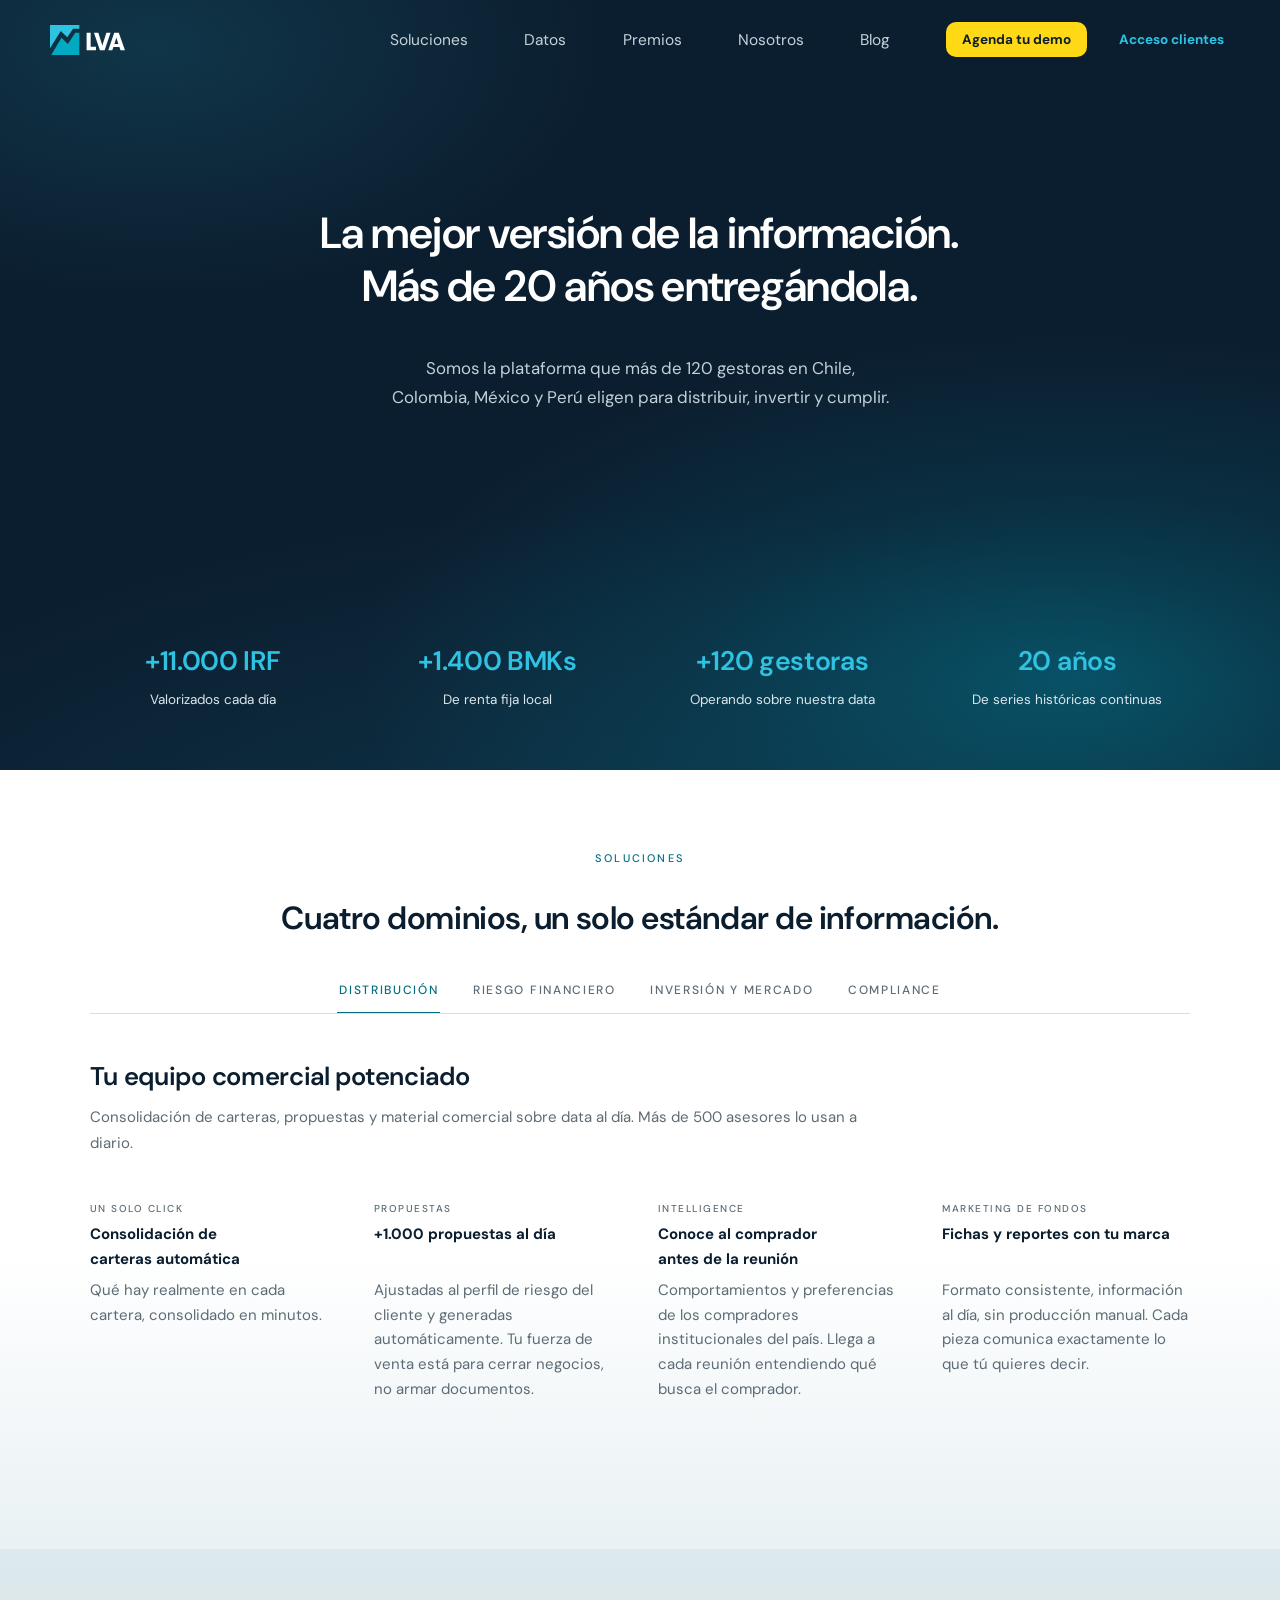
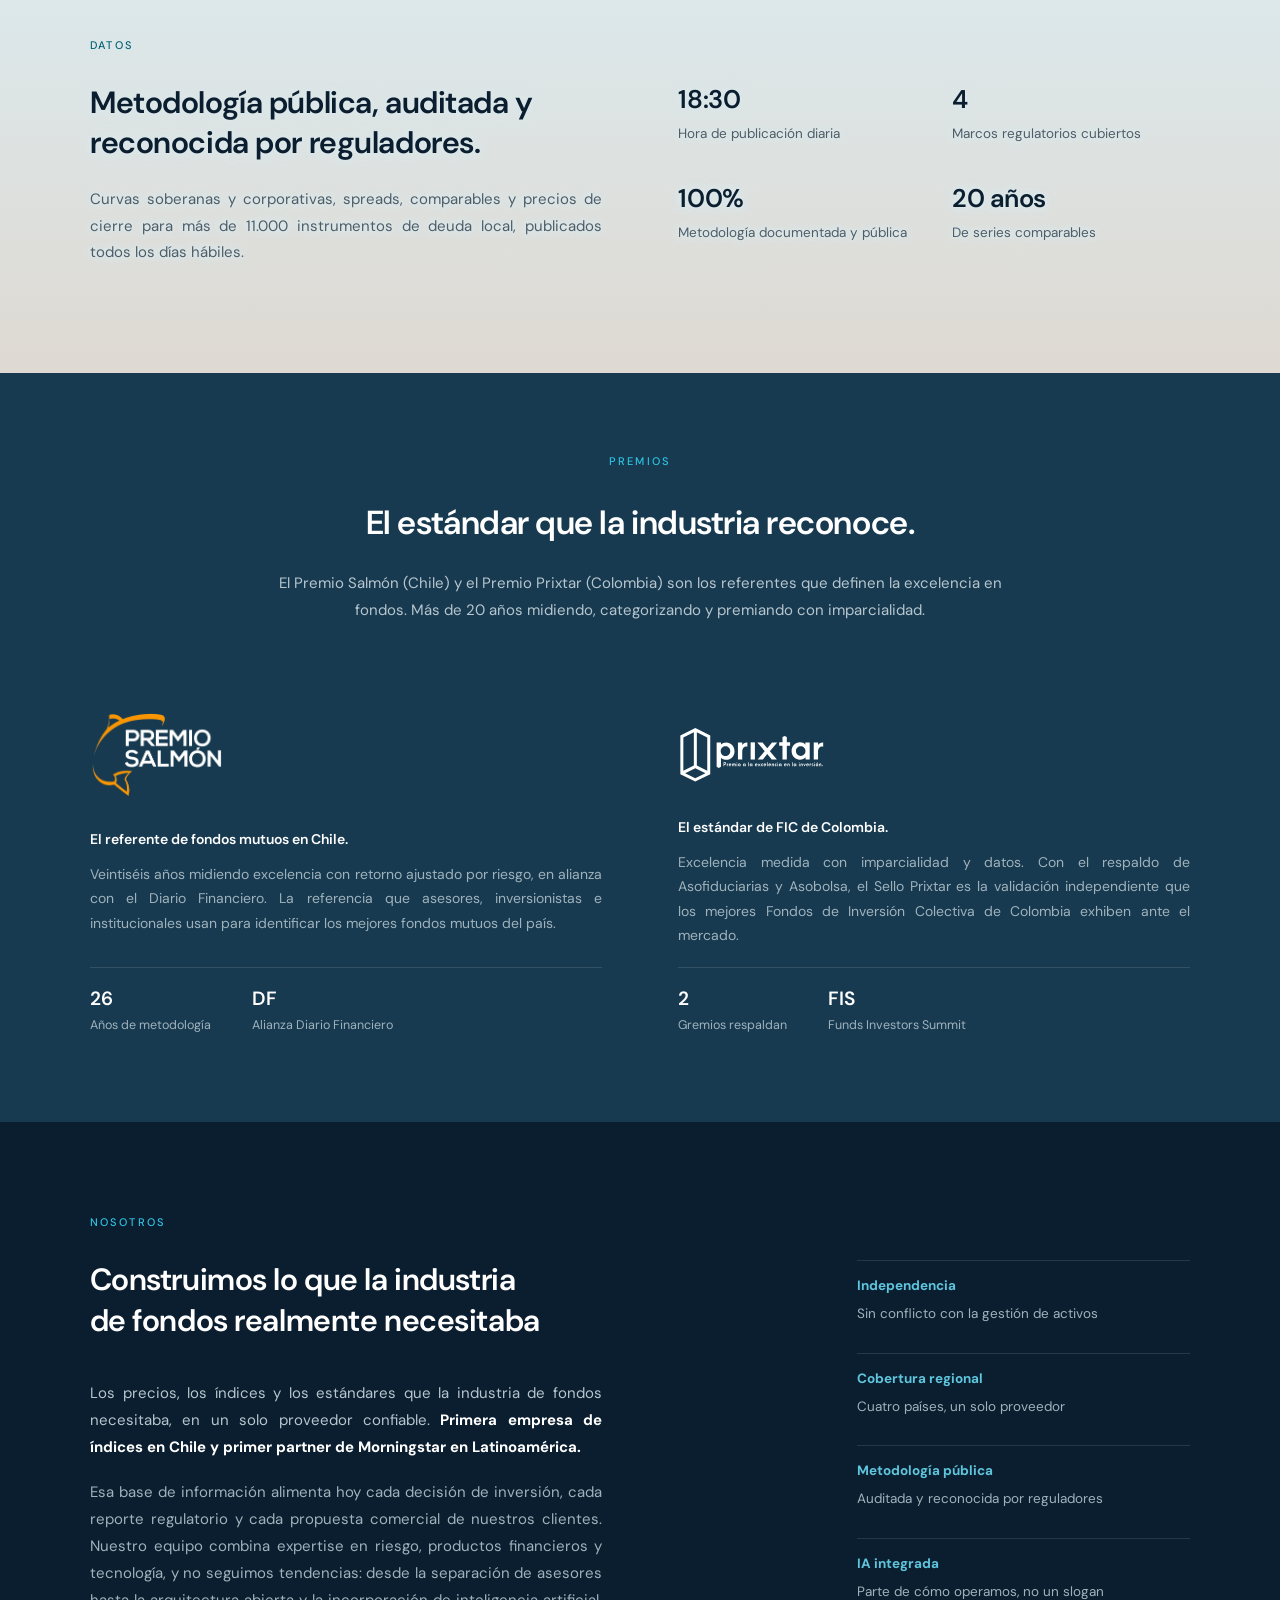
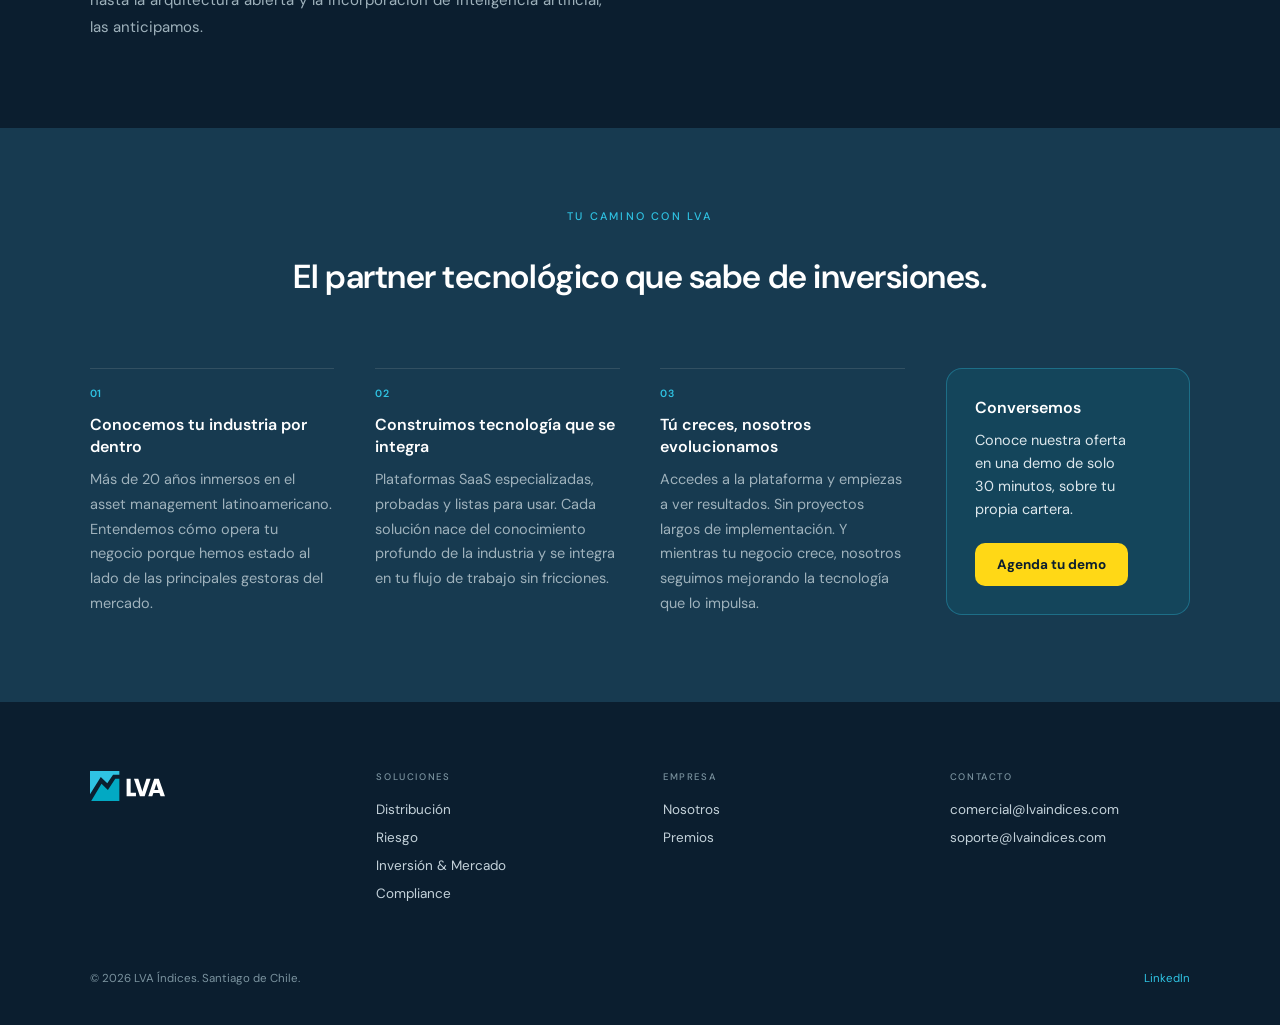
==== index.html @ 89398950 "Parte en dos líneas la bajada de Riesgo financiero Corte a propósito entre la promesa y las cifras. " ====
<!DOCTYPE html>
<html lang="es">
<head>
    <meta charset="UTF-8">
    <meta name="viewport" content="width=device-width, initial-scale=1">
    <meta name="description" content="LVA Índices: más de 20 años entregando la mejor versión de la información para el asset management latinoamericano. La plataforma que más de 120 gestoras en Chile, Colombia, México y Perú eligen para distribuir, invertir y cumplir.">
    <title>LVA Índices — La mejor versión de la información para el asset management latinoamericano</title>
    <link rel="icon" type="image/svg+xml" href="assets/iso_lva.svg">
    <link rel="preconnect" href="https://fonts.googleapis.com">
    <link rel="preconnect" href="https://fonts.gstatic.com" crossorigin>
    <link rel="stylesheet" href="https://fonts.googleapis.com/css2?family=DM+Sans:wght@400;500;600;700&display=swap">
    <link rel="stylesheet" href="assets/brand/tokens.css">
    <link rel="stylesheet" href="styles.css">
</head>
<body>

<!-- Nav + hero + KPIs comparten el lavado radial del bloque superior -->
<div class="top">

    <nav class="nav" aria-label="Principal">
        <a class="nav__brand" href="#" aria-label="LVA Índices — inicio">
            <img class="nav__logo" src="assets/brand/logos/lva-logo-color-on-dark.svg" alt="LVA Índices">
        </a>

        <button type="button" class="nav__toggle" id="nav-toggle"
                aria-label="Abrir menú" aria-expanded="false" aria-controls="nav-collapse">
            <span></span><span></span><span></span>
        </button>

        <!-- En escritorio es display:contents, así que logo, enlaces y acciones
             siguen siendo hermanos del mismo flex. Bajo 1024px se convierte en
             el panel desplegable. No se duplica ni un enlace. -->
        <div class="nav__collapse" id="nav-collapse">
            <ul class="nav__links">
                <li><a href="#soluciones">Soluciones</a></li>
                <li><a href="#datos">Datos</a></li>
                <li><a href="#premios">Premios</a></li>
                <li><a href="#nosotros">Nosotros</a></li>
                <li><a href="blog.html">Blog</a></li>
            </ul>
            <div class="nav__actions">
                <button type="button" class="btn-demo" data-abre="modal-demo">Agenda tu demo</button>
                <a class="nav__access" href="acceso.html">Acceso clientes</a>
            </div>
        </div>
    </nav>

    <section class="hero">
        <canvas class="hero__canvas" data-field="hero" aria-hidden="true"></canvas>
        <div class="hero__inner wrap">
            <h1>La mejor versión de la información.<br>Más de 20 años entregándola.</h1>
            <p class="hero__lead">Somos la plataforma que más de 120 gestoras en Chile, Colombia, México y Perú eligen para distribuir, invertir y cumplir.</p>
        </div>
    </section>

    <section class="kpis" aria-label="Cifras de cobertura">
        <div class="kpis__grid wrap">
            <div class="kpi"><div class="kpi__n">+11.000 IRF</div><div class="kpi__l">Valorizados cada día</div></div>
            <div class="kpi"><div class="kpi__n">+1.400 BMKs</div><div class="kpi__l">De renta fija local</div></div>
            <div class="kpi"><div class="kpi__n">+120 gestoras</div><div class="kpi__l">Operando sobre nuestra data</div></div>
            <div class="kpi"><div class="kpi__n">20 años</div><div class="kpi__l">De series históricas continuas</div></div>
        </div>
    </section>

</div>

<section class="solutions" id="soluciones">
    <div class="wrap">
        <div class="eyebrow eyebrow--center">SOLUCIONES</div>
        <h2>Cuatro dominios, un solo estándar de información.</h2>

        <!-- Menú de áreas: una sola se muestra a la vez. Reemplaza a las cuatro
             columnas con "Leer más", donde el detalle quedaba escondido. -->
        <div class="tabs" role="tablist" aria-label="Áreas de solución">
            <div class="tabs__strip">
                <button type="button" class="tab" role="tab" id="tab-distribucion"
                        aria-controls="panel-distribucion" aria-selected="true">Distribución</button>
                <button type="button" class="tab" role="tab" id="tab-riesgo"
                        aria-controls="panel-riesgo" aria-selected="false" tabindex="-1">Riesgo financiero</button>
                <button type="button" class="tab" role="tab" id="tab-inversion"
                        aria-controls="panel-inversion" aria-selected="false" tabindex="-1">Inversión y mercado</button>
                <button type="button" class="tab" role="tab" id="tab-compliance"
                        aria-controls="panel-compliance" aria-selected="false" tabindex="-1">Compliance</button>
            </div>
        </div>

        <div class="panels">
                <div class="panel" role="tabpanel" id="panel-distribucion" aria-labelledby="tab-distribucion">
                    <div class="panel__promise">Tu equipo comercial potenciado</div>
                    <p class="panel__intro">Consolidación de carteras, propuestas y material comercial sobre data al día. Más de 500 asesores lo usan a diario.</p>
                    <div class="panel__grid">
                        <div class="product">
                                                <div class="product__tag">UN SOLO CLICK</div>
                                                <div class="product__title">Consolidación de carteras automática</div>
                                                <div class="product__body">Qué hay realmente en cada cartera, consolidado en minutos.</div>
                                            </div>
                        <div class="product">
                                                <div class="product__tag">PROPUESTAS</div>
                                                <div class="product__title">+1.000 propuestas al día</div>
                                                <div class="product__body">Ajustadas al perfil de riesgo del cliente y generadas automáticamente. Tu fuerza de venta está para cerrar negocios, no armar documentos.</div>
                                            </div>
                        <div class="product">
                                                <div class="product__tag">INTELLIGENCE</div>
                                                <div class="product__title">Conoce al comprador antes de la reunión</div>
                                                <div class="product__body">Comportamientos y preferencias de los compradores institucionales del país. Llega a cada reunión entendiendo qué busca el comprador.</div>
                                            </div>
                        <div class="product">
                                                <div class="product__tag">MARKETING DE FONDOS</div>
                                                <div class="product__title">Fichas y reportes con tu marca</div>
                                                <div class="product__body">Formato consistente, información al día, sin producción manual. Cada pieza comunica exactamente lo que tú quieres decir.</div>
                                            </div>
                    </div>
                </div>

                <div class="panel" role="tabpanel" id="panel-riesgo" aria-labelledby="tab-riesgo" hidden>
                    <div class="panel__promise">Control de riesgo en tiempo real</div>
                    <p class="panel__intro">Análisis pre-trade y métricas on the fly, integrados a tu flujo existente.<br class="corte-ancho">+3.000 reportes mensuales, 70+ fondos administrados y +6.000 millones gestionados.</p>
                    <div class="panel__grid">
                        <div class="product">
                                                <div class="product__tag">PRE-TRADE</div>
                                                <div class="product__title">Métricas antes de tomar la decisión</div>
                                                <div class="product__body">Análisis en tiempo real, conectado a tu proceso de inversión.</div>
                                            </div>
                        <div class="product">
                                                <div class="product__tag">CARTERAS COMPLEJAS</div>
                                                <div class="product__title">Renta fija, derivados y alternativos</div>
                                                <div class="product__body">Modelamiento apoyado en veinte años de experiencia local.</div>
                                            </div>
                        <div class="product">
                                                <div class="product__tag">NCG 507</div>
                                                <div class="product__title">Cumple la norma a cabalidad</div>
                                                <div class="product__body">Todas tus políticas y reportes, sin importar la cantidad de fondos.</div>
                                            </div>
                        <div class="product">
                                                <div class="product__tag">AUTOMATIZACIÓN</div>
                                                <div class="product__title">Dedícate al análisis, no a los cálculos</div>
                                                <div class="product__body">Todo automatizado y sin fricción con tus procesos. Usamos la mejor información del mercado y la combinamos con tu visión.</div>
                                            </div>
                        <div class="product">
                                                <div class="product__tag">PLATAFORMA</div>
                                                <div class="product__title">Tecnología, no solo datos</div>
                                                <div class="product__body">MCPs para alimentar tus agentes y control operativo del servicio.</div>
                                            </div>
                    </div>
                </div>

                <div class="panel" role="tabpanel" id="panel-inversion" aria-labelledby="tab-inversion" hidden>
                    <div class="panel__promise">Decisiones con la información correcta</div>
                    <p class="panel__intro">Precios certificados, curvas, spreads y comparables del mercado de deuda local, con metodología auditada.</p>
                    <div class="panel__grid">
                        <div class="product">
                                                <div class="product__tag">PRICING OFICIAL</div>
                                                <div class="product__title">+11.000 precios certificados cada día</div>
                                                <div class="product__body">Metodología transparente, auditada y reconocida por reguladores. Valoriza tus carteras con confianza absoluta.</div>
                                            </div>
                        <div class="product">
                                                <div class="product__tag">ANALYTICS DE DEUDA</div>
                                                <div class="product__title">Curvas, spreads y comparables</div>
                                                <div class="product__body">El mercado de renta fija local, completo y en tiempo real.</div>
                                            </div>
                        <div class="product">
                                                <div class="product__tag">BENCHMARKING</div>
                                                <div class="product__title">+1.400 benchmarks</div>
                                                <div class="product__body">Segmentados por plazo, emisor, rating y clase de activo. Mide tus fondos con los estándares que el mercado entiende.</div>
                                            </div>
                        <div class="product">
                                                <div class="product__tag">VALUATION</div>
                                                <div class="product__title">Activos complejos</div>
                                                <div class="product__body">Bonos, derivados, alternativos y deuda privada con modelos reconocidos.</div>
                                            </div>
                        <div class="product">
                                                <div class="product__tag">INFORMACIÓN DIARIA</div>
                                                <div class="product__title">Información pre-trade para tu equipo</div>
                                                <div class="product__body">Maneja toda la información de riesgo de tus fondos antes de tomar la decisión de inversión.</div>
                                            </div>
                    </div>
                </div>

                <div class="panel" role="tabpanel" id="panel-compliance" aria-labelledby="tab-compliance" hidden>
                    <div class="panel__promise">Cumplimiento regulatorio resuelto</div>
                    <p class="panel__intro">Más de 90% de adopción del mercado en fichas regulatorias, con cobertura simultánea de cuatro marcos normativos.</p>
                    <div class="panel__grid">
                        <div class="product">
                                                <div class="product__tag">90% DEL MERCADO</div>
                                                <div class="product__title">Folletos informativos automáticos</div>
                                                <div class="product__body">En el formato exacto que exigen la CMF y la SFC. +400 fichas al mes.</div>
                                            </div>
                        <div class="product">
                                                <div class="product__tag">4 PAÍSES</div>
                                                <div class="product__title">Un solo proveedor regional</div>
                                                <div class="product__body">Chile, Colombia, México y Perú desde un mismo sistema.</div>
                                            </div>
                        <div class="product">
                                                <div class="product__tag">TRANSPARENCIA</div>
                                                <div class="product__title">Apertura completa de carteras</div>
                                                <div class="product__body">Límites de inversión y reportería lista para el regulador.</div>
                                            </div>
                        <div class="product">
                                                <div class="product__tag">COLOMBIA</div>
                                                <div class="product__title">Proveedor oficial de la industria de fondos</div>
                                                <div class="product__body">Data certificada y al día para operar y cumplir.</div>
                                            </div>
                    </div>
                </div>
        </div>

    </section>

<section class="data" id="datos">
    <canvas class="data__canvas" data-field="data" aria-hidden="true"></canvas>
    <div class="data__grid wrap">
        <div>
            <div class="eyebrow">DATOS</div>
            <h2>Metodología pública, auditada y reconocida por reguladores.</h2>
            <p class="data__lead">Curvas soberanas y corporativas, spreads, comparables y precios de cierre para más de 11.000 instrumentos de deuda local, publicados todos los días hábiles.</p>
        </div>
        <div class="facts">
            <div><div class="fact__n">18:30</div><div class="fact__l">Hora de publicación diaria</div></div>
            <div><div class="fact__n">4</div><div class="fact__l">Marcos regulatorios cubiertos</div></div>
            <div><div class="fact__n">100%</div><div class="fact__l">Metodología documentada y pública</div></div>
            <div><div class="fact__n">20 años</div><div class="fact__l">De series comparables</div></div>
        </div>
    </div>
</section>

<section class="awards" id="premios">
    <div class="wrap">
        <div class="eyebrow eyebrow--center">PREMIOS</div>
        <h2>El estándar que la industria reconoce.</h2>
        <p class="awards__lead">El Premio Salmón (Chile) y el Premio Prixtar (Colombia) son los referentes que definen la excelencia en fondos. Más de 20 años midiendo, categorizando y premiando con imparcialidad.</p>

        <div class="awards__grid">
            <div class="award">
                <div class="award__logo"><img src="assets/brand/logos/premio-salmon-on-dark.png" alt="Premio Salmón"></div>
                <div class="award__text">
                    <div class="award__claim">El referente de fondos mutuos en Chile.</div>
                    <p class="award__body">Veintiséis años midiendo excelencia con retorno ajustado por riesgo, en alianza con el Diario Financiero. La referencia que asesores, inversionistas e institucionales usan para identificar los mejores fondos mutuos del país.</p>
                    <div class="award__stats">
                        <div><div class="n">26</div><div class="l">Años de metodología</div></div>
                        <div><div class="n">DF</div><div class="l">Alianza Diario Financiero</div></div>
                    </div>
                </div>
            </div>

            <div class="award">
                <div class="award__logo"><img src="assets/brand/logos/prixtar-on-dark.svg" alt="Premio Prixtar"></div>
                <div class="award__text">
                    <div class="award__claim">El estándar de FIC de Colombia.</div>
                    <p class="award__body">Excelencia medida con imparcialidad y datos. Con el respaldo de Asofiduciarias y Asobolsa, el Sello Prixtar es la validación independiente que los mejores Fondos de Inversión Colectiva de Colombia exhiben ante el mercado.</p>
                    <div class="award__stats">
                        <div><div class="n">2</div><div class="l">Gremios respaldan</div></div>
                        <div><div class="n">FIS</div><div class="l">Funds Investors Summit</div></div>
                    </div>
                </div>
            </div>
        </div>
    </div>
</section>

<section class="about" id="nosotros">
    <div class="about__grid wrap">
        <div>
            <div class="eyebrow">NOSOTROS</div>
            <h2>Construimos lo que la industria<br>de fondos realmente necesitaba</h2>
            <div class="about__story">
                <p>Los precios, los índices y los estándares que la industria de fondos necesitaba, en un solo proveedor confiable. <strong>Primera empresa de índices en Chile y primer partner de Morningstar en Latinoamérica.</strong></p>
                <p>Esa base de información alimenta hoy cada decisión de inversión, cada reporte regulatorio y cada propuesta comercial de nuestros clientes. Nuestro equipo combina expertise en riesgo, productos financieros y tecnología, y no seguimos tendencias: desde la separación de asesores hasta la arquitectura abierta y la incorporación de inteligencia artificial, las anticipamos.</p>
            </div>
        </div>

        <div class="about__side">
            <div class="pillars">
                <div class="pillar"><div class="pillar__k">Independencia</div><div class="pillar__v">Sin conflicto con la gestión de activos</div></div>
                <div class="pillar"><div class="pillar__k">Cobertura regional</div><div class="pillar__v">Cuatro países, un solo proveedor</div></div>
                <div class="pillar"><div class="pillar__k">Metodología pública</div><div class="pillar__v">Auditada y reconocida por reguladores</div></div>
                <div class="pillar"><div class="pillar__k">IA integrada</div><div class="pillar__v">Parte de cómo operamos, no un slogan</div></div>
            </div>
        </div>
    </div>
</section>

<section class="how" id="como-funciona">
    <div class="wrap">
        <div class="eyebrow eyebrow--center">TU CAMINO CON LVA</div>
        <h2>El partner tecnológico que sabe de inversiones.</h2>

        <div class="how__grid">
            <ol class="steps">
                <li class="step">
                    <div class="step__title">Conocemos tu industria por dentro</div>
                    <p class="step__body">Más de 20 años inmersos en el asset management latinoamericano. Entendemos cómo opera tu negocio porque hemos estado al lado de las principales gestoras del mercado.</p>
                </li>
                <li class="step">
                    <div class="step__title">Construimos tecnología que se integra</div>
                    <p class="step__body">Plataformas SaaS especializadas, probadas y listas para usar. Cada solución nace del conocimiento profundo de la industria y se integra en tu flujo de trabajo sin fricciones.</p>
                </li>
                <li class="step">
                    <div class="step__title">Tú creces, nosotros evolucionamos</div>
                    <p class="step__body">Accedes a la plataforma y empiezas a ver resultados. Sin proyectos largos de implementación. Y mientras tu negocio crece, nosotros seguimos mejorando la tecnología que lo impulsa.</p>
                </li>
            </ol>

            <div class="how__cta">
                <div>
                    <div class="how__cta-title">Conversemos</div>
                    <p class="how__cta-text">Conoce nuestra oferta en una demo de solo 30 minutos, sobre tu propia cartera.</p>
                </div>
                <button type="button" class="btn-demo" data-abre="modal-demo">Agenda tu demo</button>
            </div>
        </div>
    </div>
</section>

<footer class="footer">
    <div class="wrap">
        <div class="footer__grid">
            <img class="footer__logo" src="assets/brand/logos/lva-logo-color-on-dark.svg" alt="LVA Índices">
            <div>
                <div class="footer__h">SOLUCIONES</div>
                <div class="footer__items">
                    <a href="#soluciones">Distribución</a>
                    <a href="#soluciones">Riesgo</a>
                    <a href="#soluciones">Inversión &amp; Mercado</a>
                    <a href="#soluciones">Compliance</a>
                </div>
            </div>
            <div>
                <div class="footer__h">EMPRESA</div>
                <div class="footer__items">
                    <a href="#nosotros">Nosotros</a>
                    <a href="#premios">Premios</a>
                </div>
            </div>
            <div>
                <div class="footer__h">CONTACTO</div>
                <div class="footer__items">
                    <a href="mailto:comercial@lvaindices.com">comercial@lvaindices.com</a>
                    <a href="mailto:soporte@lvaindices.com">soporte@lvaindices.com</a>
                </div>
            </div>
        </div>
        <div class="footer__bottom">
            <span>© 2026 LVA Índices. Santiago de Chile.</span>
            <a href="https://www.linkedin.com/company/lva-indices" target="_blank" rel="noopener">LinkedIn</a>
        </div>
    </div>
</footer>

<!-- Modal de "Agenda tu demo". Recupera el formulario que existía antes de la
     V5. Los nombres de campo son los mismos de entonces (name, email, company,
     phone, country, clientType, message) para que el backend que lo reciba no
     tenga que renombrar nada. -->
<div class="modal" id="modal-demo" hidden>
    <div class="modal__fondo" data-cerrar></div>

    <div class="modal__caja" role="dialog" aria-modal="true"
         aria-labelledby="modal-demo-titulo" aria-describedby="modal-demo-bajada">

        <button type="button" class="modal__cerrar" data-cerrar aria-label="Cerrar">
            <svg width="16" height="16" viewBox="0 0 16 16" aria-hidden="true">
                <path d="M1 1l14 14M15 1L1 15" stroke="currentColor" stroke-width="1.6" fill="none"/>
            </svg>
        </button>

        <h2 class="modal__titulo" id="modal-demo-titulo">Agenda tu demo</h2>
        <p class="modal__bajada" id="modal-demo-bajada">Completa el formulario y nos pondremos en contacto contigo a la brevedad.</p>

        <form class="modal__form" id="form-demo" novalidate>
            <div class="field">
                <label class="field__label" for="d-nombre">Nombre completo *</label>
                <input class="field__input" type="text" id="d-nombre" name="name" autocomplete="name" required>
            </div>

            <div class="field">
                <label class="field__label" for="d-email">Email corporativo *</label>
                <input class="field__input" type="email" id="d-email" name="email" autocomplete="email" required>
            </div>

            <div class="modal__fila">
                <div class="field">
                    <label class="field__label" for="d-empresa">Empresa *</label>
                    <input class="field__input" type="text" id="d-empresa" name="company" autocomplete="organization" required>
                </div>
                <div class="field">
                    <label class="field__label" for="d-tel">Teléfono</label>
                    <input class="field__input" type="tel" id="d-tel" name="phone" autocomplete="tel">
                </div>
            </div>

            <div class="field">
                <label class="field__label" for="d-pais">País *</label>
                <select class="field__input" id="d-pais" name="country" required>
                    <option value="">Selecciona tu país</option>
                    <option value="Chile">Chile</option>
                    <option value="Colombia">Colombia</option>
                    <option value="México">México</option>
                    <option value="Perú">Perú</option>
                    <option value="Otro">Otro</option>
                </select>
            </div>

            <div class="field">
                <label class="field__label" for="d-tipo">Tipo de organización *</label>
                <select class="field__input" id="d-tipo" name="clientType" required>
                    <option value="">Selecciona una opción</option>
                    <option value="AGF">Gestora de Activos (AGF)</option>
                    <option value="Distribuidora">Distribuidora / Agencia</option>
                    <option value="AFP">AFP / Pensiones</option>
                    <option value="Asset Manager Intl">Asset Manager Internacional</option>
                    <option value="Otro">Otro</option>
                </select>
            </div>

            <div class="field">
                <label class="field__label" for="d-mensaje">Mensaje *</label>
                <textarea class="field__input" id="d-mensaje" name="message" rows="4"
                          placeholder="Cuéntanos cómo podemos ayudarte..." required></textarea>
            </div>

            <button type="submit" class="modal__enviar">Enviar</button>
            <p class="modal__msg" id="modal-demo-msg" role="status" aria-live="polite"></p>
        </form>
    </div>
</div>

<script src="assets/brand/field.js"></script>
</body>
</html>
---- assets/brand/tokens.css ----
/* ==========================================================================
   LVA Índices — Design tokens de marca (colors & type)
   Fuente: proyecto Claude Design "LVA Índices" → colors_and_type.css + design.md
   Este archivo es la fuente de verdad de color y tipografía del sitio.

   Se aparta del manual en tres puntos, todos aprobados el 2026-07-31 y
   documentados en DESIGN_LOG.md:
     1. Navy corporativo como extensión de paleta (el manual no tiene navy).
     2. Manrope en titulares, en vez de Open Sans Condensed.
     3. Texto navy —no blanco— sobre relleno teal, por contraste WCAG.
   NO agregar colores ni familias nuevas sin pasar por el mismo camino.
   ========================================================================== */

:root {
  /* ---------------------------------------------------------------------
     Colores de marca — extraídos de los SVG del logo LVA
     --------------------------------------------------------------------- */
  --lva-teal-700:   #017A8C;   /* hover / pressed del teal primario */
  --lva-teal-600:   #02A9C3;   /* PRIMARIO — flecha del logo / acento */
  --lva-teal-500:   #2FC3E3;   /* SECUNDARIO — caja del logo */
  --lva-teal-400:   #66D4EC;   /* acentos claros, rellenos de gráfico */
  --lva-teal-200:   #B8EAF4;   /* rellenos sutiles, hover */
  --lva-teal-100:   #E5F7FB;   /* lavados de página / sección */

  /* -------------------------------------------------------------------------
     EXTENSIÓN DE PALETA (aprobada 2026-07-31, no viene del manual)
     Navy corporativo. Matiz ~205°, el mismo rango que el teal, para que
     #02A9C3 se vea encendido encima en vez de ensuciarse (el navy anterior
     del sitio, #0A1628, tiraba al azul-violeta y apagaba el cian).
     ------------------------------------------------------------------------- */
  --lva-navy-950:   #081726;   /* bandas profundas, footer */
  --lva-navy-900:   #0A1C2E;   /* superficie principal del sitio */
  --lva-navy-800:   #0F2637;   /* tarjetas y superficies elevadas */
  --lva-navy-700:   #17334A;   /* bordes fuertes sobre navy */

  /* Neutros — del logo en escala de grises */
  --lva-ink-900:    #1F1F21;   /* texto más profundo, títulos */
  --lva-ink-800:    #414042;   /* texto de cuerpo PRIMARIO — del logo */
  --lva-ink-600:    #6D6E71;   /* texto secundario / captions — del logo */
  --lva-ink-400:    #9C9D9F;   /* deshabilitado / terciario */
  --lva-ink-300:    #C9CACC;   /* bordes / divisores */
  --lva-ink-200:    #E4E5E7;   /* bordes de tarjeta, divisores sutiles */
  --lva-ink-100:    #F2F3F5;   /* fondo suave, filas zebra */
  --lva-ink-50:     #F8F9FA;   /* fondo de página */
  --lva-white:      #FFFFFF;

  /* Semánticos / mercado financiero */
  --lva-positive:   #19A974;
  --lva-negative:   #D0342C;
  --lva-warning:    #E8A317;
  --lva-info:       var(--lva-teal-600);

  /* Series de gráfico (usar en orden) */
  --lva-chart-1:    #02A9C3;
  --lva-chart-2:    #0B5E73;
  --lva-chart-3:    #19A974;
  --lva-chart-4:    #E8A317;
  --lva-chart-5:    #7A5AA0;
  --lva-chart-6:    #6D6E71;

  /* Tokens semánticos de superficie */
  --bg-page:        var(--lva-ink-50);
  --bg-surface:     var(--lva-white);
  --bg-subtle:      var(--lva-ink-100);
  --bg-brand:       var(--lva-teal-600);
  --bg-brand-soft:  var(--lva-teal-100);
  --bg-inverse:     var(--lva-ink-900);

  --fg-primary:     var(--lva-ink-800);
  --fg-secondary:   var(--lva-ink-600);
  --fg-tertiary:    var(--lva-ink-400);
  /* Texto sobre relleno teal. El manual pide blanco, pero blanco sobre
     #02A9C3 da 2,81:1 y no pasa WCAG AA. Navy profundo da 9,1:1 y mantiene
     el mismo look. Decisión aprobada 2026-07-31 — ver DESIGN_LOG.md. */
  --fg-on-brand:    #04222E;
  --fg-on-brand-alt:var(--lva-white);  /* solo sobre teal-700 (#017A8C), 5,04:1 */
  --fg-brand:       var(--lva-teal-600);
  --fg-brand-strong:var(--lva-teal-700);

  --border-subtle:  var(--lva-ink-200);
  --border-default: var(--lva-ink-300);
  --border-strong:  var(--lva-ink-600);
  --border-brand:   var(--lva-teal-600);

  /* ---------------------------------------------------------------------
     Tipografía — familias
     Manrope      → titulares display. Sustituye a Open Sans Condensed, que es
                    una cara utilitaria y no lee como marca tecnológica.
                    Decisión aprobada 2026-07-31 — ver DESIGN_LOG.md.
     Open Sans    → cuerpo, UI, formularios, botones (vínculo con la marca)
     Roboto Mono  → cifras financieras tabulares
     --------------------------------------------------------------------- */
  --font-display:      'Manrope', 'Helvetica Neue', Arial, sans-serif;
  --font-display-semi: 'Manrope', 'Helvetica Neue', Arial, sans-serif;
  --font-body:         'Open Sans', 'Helvetica Neue', Arial, sans-serif;
  --font-mono:         'Roboto Mono', 'SFMono-Regular', Menlo, monospace;

  /* Manrope no tiene eje de ancho: los tokens quedan en normal para que las
     reglas que ya usan font-stretch sigan siendo válidas sin tocarlas. */
  --width-display:      normal;
  --width-display-semi: normal;
  --width-body:         normal;

  /* Escala tipográfica */
  --fs-xs:   12px;   --lh-xs:  16px;
  --fs-sm:   14px;   --lh-sm:  20px;
  --fs-md:   16px;   --lh-md:  24px;
  --fs-lg:   18px;   --lh-lg:  28px;
  --fs-xl:   20px;   --lh-xl:  28px;
  --fs-2xl:  24px;   --lh-2xl: 32px;
  --fs-3xl:  30px;   --lh-3xl: 38px;
  --fs-4xl:  36px;   --lh-4xl: 44px;
  --fs-5xl:  48px;   --lh-5xl: 56px;
  --fs-6xl:  64px;   --lh-6xl: 72px;

  --fw-regular: 400;
  --fw-medium:  500;
  --fw-semibold:600;
  --fw-bold:    700;
  --fw-display: 800;

  /* Espaciado (grilla base 4px) / radios / sombras */
  --space-0: 0;    --space-1: 4px;  --space-2: 8px;  --space-3: 12px;
  --space-4: 16px; --space-5: 20px; --space-6: 24px; --space-8: 32px;
  --space-10: 40px; --space-12: 48px; --space-16: 64px; --space-20: 80px;

  --radius-xs: 2px;  --radius-sm: 4px;  --radius-md: 6px;
  --radius-lg: 10px; --radius-xl: 16px; --radius-pill: 999px;

  --shadow-xs: 0 1px 1px rgba(15, 23, 42, 0.04);
  --shadow-sm: 0 1px 2px rgba(15, 23, 42, 0.06), 0 1px 3px rgba(15, 23, 42, 0.04);
  --shadow-md: 0 4px 8px rgba(15, 23, 42, 0.06), 0 2px 4px rgba(15, 23, 42, 0.04);
  --shadow-lg: 0 12px 24px rgba(15, 23, 42, 0.10), 0 4px 8px rgba(15, 23, 42, 0.04);
  --shadow-xl: 0 24px 48px rgba(15, 23, 42, 0.14);
  --shadow-brand: 0 8px 24px rgba(2, 169, 195, 0.22);
  --shadow-inner: inset 0 1px 2px rgba(15, 23, 42, 0.06);

  --focus-ring: 0 0 0 3px rgba(2, 169, 195, 0.32);

  --ease-standard: cubic-bezier(0.2, 0, 0, 1);
  --ease-emphasized: cubic-bezier(0.2, 0, 0, 1.2);
  --dur-fast: 120ms;
  --dur-med: 200ms;
  --dur-slow: 320ms;
}

/* ==========================================================================
   Roles tipográficos semánticos
   ========================================================================== */

.lva-h1, h1.lva {
  font-family: var(--font-display);
  font-stretch: var(--width-display);
  font-weight: var(--fw-display);
  font-size: var(--fs-5xl);
  line-height: var(--lh-5xl);
  letter-spacing: -0.03em;   /* Manrope pide tracking negativo en display */
  color: var(--fg-primary);
  text-wrap: balance;
}

.lva-h2, h2.lva {
  font-family: var(--font-display);
  font-stretch: var(--width-display);
  font-weight: var(--fw-bold);
  font-size: var(--fs-4xl);
  line-height: var(--lh-4xl);
  letter-spacing: -0.025em;
  color: var(--fg-primary);
  text-wrap: balance;
}

.lva-h3, h3.lva {
  font-family: var(--font-display-semi);
  font-stretch: var(--width-display-semi);
  font-weight: var(--fw-semibold);
  font-size: var(--fs-2xl);
  line-height: var(--lh-2xl);
  color: var(--fg-primary);
}

.lva-h4, h4.lva {
  font-family: var(--font-display-semi);
  font-stretch: var(--width-display-semi);
  font-weight: var(--fw-semibold);
  font-size: var(--fs-xl);
  line-height: var(--lh-xl);
  color: var(--fg-primary);
}

.lva-eyebrow {
  font-family: var(--font-display-semi);
  font-stretch: var(--width-display-semi);
  font-weight: var(--fw-semibold);
  font-size: var(--fs-xs);
  line-height: var(--lh-xs);
  letter-spacing: 0.14em;
  text-transform: uppercase;
  color: var(--fg-brand-strong);
}

.lva-lede {
  font-family: var(--font-body);
  font-weight: var(--fw-regular);
  font-size: var(--fs-lg);
  line-height: var(--lh-lg);
  color: var(--fg-secondary);
  text-wrap: pretty;
}

.lva-body, p.lva {
  font-family: var(--font-body);
  font-weight: var(--fw-regular);
  font-size: var(--fs-md);
  line-height: var(--lh-md);
  color: var(--fg-primary);
  text-wrap: pretty;
}

.lva-small {
  font-family: var(--font-body);
  font-size: var(--fs-sm);
  line-height: var(--lh-sm);
  color: var(--fg-secondary);
}

.lva-caption {
  font-family: var(--font-body);
  font-size: var(--fs-xs);
  line-height: var(--lh-xs);
  color: var(--fg-tertiary);
  letter-spacing: 0.02em;
}

.lva-mono, code.lva, .lva-tabular {
  font-family: var(--font-mono);
  font-feature-settings: 'tnum' 1, 'zero' 1;
  font-size: var(--fs-sm);
  color: var(--fg-primary);
}

.tabular-nums {
  font-variant-numeric: tabular-nums;
  font-feature-settings: 'tnum' 1;
}
---- styles.css ----
/* ===========================================================================
   LVA Índices — Sitio corporativo
   Implementación de "LVA Sitio V5 - Generativa.dc.html" (Claude Design).
   Los valores vienen del prototipo; los estilos en línea de allá se traducen
   aquí a clases, conservando las mismas medidas y colores, salvo los ajustes
   que quedan anotados en DESIGN_LOG.md. Entre ellos, el texto de párrafo se
   subió respecto del prototipo (iba en 12,5–13,5px, apretado para lectura).
   =========================================================================== */

:root {
  /* Superficies de la V5 */
  --v5-navy:        #0B1E2F;   /* fondo principal oscuro */
  --v5-navy-mid:    #173A50;   /* premios y tarjeta de CTA */
  --v5-paper:       #FFFFFF;
  --v5-paper-edge:  #E9F1F4;   /* pie del bloque Soluciones */
  --v5-mist-top:    #DCEAEE;   /* bloque Datos */
  --v5-mist-bottom: #DED9D2;

  /* Marca */
  --v5-teal:        #02A9C3;
  --v5-teal-light:  #2FC3E3;
  --v5-teal-soft:   #5FC5DD;
  /* Turquesa de los mini-títulos, un tono por fondo. En cada caso es el más
     vivo que pasa AA sobre ese fondo; el #067C90 del prototipo se queda corto
     en los dos degradados claros (4,27 y 3,48).
       paper  · Soluciones, blanco → #E9F1F4 ...... 5,92 / 5,17
       mist   · Datos, #DCEAEE → #DED9D2 .......... 5,61 / 4,92
       navy   · Premios #173A50 y Nosotros #0B1E2F  5,71 / 8,09          */
  --v5-teal-deep:   #056E80;   /* sobre papel */
  --v5-teal-mist:   #056373;   /* sobre el degradado de Datos */
  --v5-teal-navy:   #2FC3E3;   /* sobre navy */

  /* Amarillo del diseño, solo para el botón de demo: es la única acción
     comercial del sitio y en turquesa competía con el resto de acentos.
     Texto navy encima da 12,16 de contraste; blanco daría 1,39. */
  --v5-yellow:      #FFD816;
  --v5-yellow-hover:#F0C400;

  /* Texto sobre oscuro */
  --v5-on-dark:        #FFFFFF;
  --v5-on-dark-body:   #C2D0D8;
  --v5-on-dark-nav:    #C4D2DA;
  --v5-on-dark-soft:   #DCE7EC;
  --v5-on-dark-muted:  #B7C6CE;
  --v5-on-dark-dim:    #9FB2BC;
  --v5-on-dark-faint:  #7B939F;

  /* Texto sobre claro */
  --v5-on-light:       #0B1E2F;
  --v5-on-light-body:  #5C6B75;
  --v5-on-light-alt:   #4E5C66;
  --v5-on-light-tag:   #6E7C85;

  --v5-rule-light:  #D3DFE4;
  --v5-rule-dark:   rgba(244, 239, 230, 0.12);

  /* Ritmo horizontal del prototipo. Se usa SOLO en el header: el logo y el
     menú mantienen su margen original. */
  --v5-pad-x:       clamp(20px, 3.9vw, 56px);

  /* El resto del sitio respira más a los lados, así el contenido queda algo
     más angosto y centrado. Pedido explícito; el header no lo hereda. */
  --v5-pad-content: clamp(24px, 7vw, 112px);

  /* Ancho máximo del contenido. El prototipo va a sangre completa; se topa
     acá por indicación de diseño, para que en pantallas anchas las columnas
     no se estiren sin control. Los fondos siguen a sangre: solo se centra
     el contenido. */
  --v5-max:         1440px;

  /* Alto del mini-título más el margen que lo separa del titular. Con esto la
     columna derecha de Datos y Nosotros arranca a la altura del titular y no
     del mini-título. Calculado, no a ojo: si cambia el margen del h2, sigue
     cuadrando. */
  --v5-head-offset: calc(13.2px + clamp(22px, 2.4vw, 32px));

  /* Columna del logo en Premios. Se tokeniza porque Nosotros la usa para
     alinear sus pilares con el texto de los premios de arriba. */
  --v5-award-logo:  150px;
  --v5-award-gap:   clamp(22px, 2.2vw, 32px);

  /* Canal entre columnas de las secciones a dos columnas: Datos, Premios y
     Nosotros. Compartido a propósito para que el eje vertical de las tres
     coincida. Se ensanchó respecto del prototipo (era 56px en Nosotros). */
  --v5-gap-cols:    clamp(40px, 6vw, 88px);

  /* Halo que despega el texto del motivo animado en el bloque Datos */
  --v5-halo: 0 0 2px #DCE7E9, 0 0 2px #DCE7E9, 0 0 4px #DCE7E9, 0 0 4px #DCE7E9,
             0 0 7px #DCE7E9, 0 0 10px #DCE7E9, 0 0 15px #DCE7E9, 0 0 22px #DCE7E9;
}

*, *::before, *::after { box-sizing: border-box; }

body {
  margin: 0;
  background: var(--v5-navy);
  color: var(--v5-on-dark-body);
  font-family: 'Google Sans', 'Google Sans Text', 'DM Sans', system-ui, sans-serif;
  -webkit-font-smoothing: antialiased;
  -moz-osx-font-smoothing: grayscale;
}

a { color: var(--v5-teal-light); text-decoration: none; transition: color 0.18s ease; }
a:hover { color: var(--v5-teal-light); }

/* Los enlaces que ya son turquesa en reposo viran al claro, no a sí mismos. */
.nav__access:hover,
.footer__bottom a:hover { color: #F4EFE6; }

img { max-width: 100%; }

h1, h2, h3, h4, p { margin: 0; }

.wrap { max-width: var(--v5-max); margin: 0 auto; }

/* Foco visible: el prototipo no lo define, pero el manual de marca lo exige */
a:focus-visible,
button:focus-visible,
[tabindex]:focus-visible {
  outline: 2px solid var(--v5-teal-light);
  outline-offset: 3px;
  border-radius: 4px;
}

.visually-hidden {
  position: absolute; width: 1px; height: 1px;
  margin: -1px; padding: 0; overflow: hidden;
  clip: rect(0 0 0 0); white-space: nowrap; border: 0;
}

/* ---------------------------------------------------------------------------
   Bloque superior: nav + hero + KPIs comparten el mismo lavado radial
   --------------------------------------------------------------------------- */
.top {
  position: relative;
  background-color: var(--v5-navy);
  background-image:
    radial-gradient(78% 62% at 84% 88%, rgba(2, 169, 195, 0.34) 0%, rgba(2, 169, 195, 0.12) 38%, rgba(11, 30, 47, 0) 72%),
    radial-gradient(52% 48% at 12% 6%, rgba(47, 195, 227, 0.14) 0%, rgba(11, 30, 47, 0) 68%),
    radial-gradient(120% 90% at 50% 120%, rgba(16, 74, 98, 0.55) 0%, rgba(11, 30, 47, 0) 60%);
  background-size: 100% 100%;
  background-repeat: no-repeat;
  box-shadow: 0 1px 0 0 #FFFFFF;
}

/* --- Navegación --- */
/* Grilla 1fr | auto | 1fr en vez de flex con space-between: así los enlaces
   quedan centrados en el eje de la página —el mismo del titular del hero— y
   no entre el logo y los botones, que tienen anchos distintos y los corrían. */
.nav {
  position: relative;
  z-index: 20;
  padding: 0 var(--v5-pad-x);
  min-height: 79px;
  display: grid;
  grid-template-columns: 1fr auto 1fr;
  align-items: center;
  gap: clamp(16px, 2vw, 40px);
}

.nav__brand { justify-self: start; display: block; }

.nav__logo { height: 30px; width: auto; display: block; flex: 0 0 auto; }

.nav__links {
  justify-self: center;
  display: flex;
  flex-wrap: wrap;
  justify-content: center;
  gap: clamp(20px, 4.4vw, 72px);
  font-size: 15.5px;
  margin: 0;
  padding: 0;
  list-style: none;
}

.nav__links a { color: var(--v5-on-dark-nav); }
.nav__links a:hover { color: var(--v5-teal-light); }

.nav__actions {
  justify-self: end;
  display: flex;
  align-items: center;
  gap: 26px;
  padding: 12px 0;
}

/* display:contents — en escritorio el envoltorio desaparece del layout y
   enlaces y acciones siguen siendo hermanos directos del flex del nav. */
.nav__collapse { display: contents; }

.nav__toggle {
  display: none;
  flex: 0 0 auto;
  flex-direction: column;
  justify-content: center;
  gap: 5px;
  width: 44px;
  height: 44px;
  padding: 0;
  background: none;
  border: 0;
  cursor: pointer;
}

.nav__toggle span {
  display: block;
  width: 22px;
  height: 2px;
  margin: 0 auto;
  background: #FFFFFF;
  border-radius: 1px;
  transition: transform var(--dur-med, 200ms) ease, opacity var(--dur-med, 200ms) ease;
}

.nav__toggle[aria-expanded="true"] span:nth-child(1) { transform: translateY(7px) rotate(45deg); }
.nav__toggle[aria-expanded="true"] span:nth-child(2) { opacity: 0; }
.nav__toggle[aria-expanded="true"] span:nth-child(3) { transform: translateY(-7px) rotate(-45deg); }

.btn-demo {
  font-size: 13.5px;
  font-weight: 700;
  /* Navy sobre el amarillo: 12,16 de contraste. Blanco daría 1,39. */
  color: var(--v5-navy);
  background: var(--v5-yellow);
  padding: 9px 16px;
  border-radius: 10px;
  border: 0;
  font-family: inherit;
  cursor: pointer;
}
.btn-demo:hover { color: var(--v5-navy); background: var(--v5-yellow-hover); text-decoration: none; }

.nav__access {
  font-size: 13.5px;
  font-weight: 700;
  color: var(--v5-teal-light);
  padding: 9px 6px;
}

/* --- Hero --- */
.hero {
  position: relative;
  min-height: clamp(430px, 40.5vw, 584px);
  padding: clamp(96px, 10vw, 148px) var(--v5-pad-content) clamp(40px, 4vw, 56px);
  overflow: hidden;
}

.hero__canvas {
  position: absolute;
  left: 0; top: 0;
  width: 100%; height: 100%;
  display: block;
  pointer-events: none;
}

.hero__inner { position: relative; text-align: center; }

.hero h1 {
  margin: 0 auto;
  max-width: 1040px;
  /* Un punto por debajo del prototipo (era clamp(30,3.7vw,54)) */
  font-size: clamp(28px, 3.4vw, 49px);
  font-weight: 600;
  line-height: 1.22;
  letter-spacing: -0.014em;
  color: var(--v5-on-dark);
  text-wrap: balance;
}

.hero__lead {
  margin: clamp(26px, 3.2vw, 46px) auto 0;
  max-width: 740px;
  font-size: clamp(14.5px, 1.32vw, 19px);
  line-height: 1.72;
  color: var(--v5-on-dark-body);
  text-wrap: balance;
}

/* --- KPIs --- */
.kpis {
  position: relative;
  padding: clamp(30px, 3.6vw, 48px) var(--v5-pad-content) clamp(38px, 4.6vw, 60px);
}

.kpis__grid {
  display: grid;
  grid-template-columns: repeat(auto-fit, minmax(180px, 1fr));
  gap: clamp(24px, 3vw, 40px);
}

.kpi { text-align: center; }

.kpi__n {
  font-size: clamp(22px, 2.1vw, 30px);
  font-weight: 600;
  letter-spacing: -0.012em;
  color: var(--v5-teal-light);
  font-variant-numeric: tabular-nums;
}

.kpi__l { margin-top: 12px; font-size: 13.5px; line-height: 1.5; color: var(--v5-on-dark-soft); }

/* ---------------------------------------------------------------------------
   Soluciones
   --------------------------------------------------------------------------- */
.solutions {
  background: linear-gradient(#FFFFFF 0%, #FFFFFF 62%, var(--v5-paper-edge) 100%);
  padding: clamp(56px, 6.4vw, 88px) var(--v5-pad-content) clamp(88px, 9.6vw, 132px);
}

.eyebrow {
  font-size: 11px;
  line-height: 1.2;          /* 13.2px — lo usa --v5-head-offset */
  font-weight: 500;
  letter-spacing: 0.2em;
  color: var(--v5-teal-deep);
}

.eyebrow--center { text-align: center; }

.solutions h2 {
  margin: clamp(24px, 2.6vw, 34px) auto 0;
  max-width: 940px;
  text-align: center;
  text-wrap: nowrap;
  font-size: clamp(24px, 2.5vw, 36px);
  font-weight: 600;
  line-height: 1.28;
  letter-spacing: -0.014em;
  color: var(--v5-on-light);
}

/* ---------------------------------------------------------------------------
   Menú de áreas (pestañas)
   ---------------------------------------------------------------------------
   Sustituye a las cuatro columnas con "Leer más". Allí el detalle de cada área
   quedaba escondido tras un clic; aquí el área elegida se muestra entera.

   La tira va sobre una línea que cruza todo el ancho y la pestaña activa la
   pisa con su subrayado. Sin esa línea las pestañas flotan sueltas entre el
   titular y el contenido, que era el riesgo del diseño. */
.tabs {
  margin-top: clamp(30px, 3.4vw, 44px);
  border-bottom: 1px solid var(--v5-rule-light);
}

.tabs__strip {
  display: flex;
  justify-content: center;
  gap: clamp(12px, 2.4vw, 38px);
  /* En móvil no caben las cuatro: la tira se desliza en horizontal. */
  overflow-x: auto;
  scrollbar-width: none;
}

.tabs__strip::-webkit-scrollbar { display: none; }

.tab {
  flex: 0 0 auto;
  margin-bottom: -1px;                   /* el subrayado pisa la línea */
  padding: 0 2px 14px;
  border: 0;
  border-bottom: 2px solid transparent;
  background: none;
  cursor: pointer;
  font-family: inherit;
  font-size: 12px;
  font-weight: 500;
  letter-spacing: 0.14em;
  text-transform: uppercase;
  color: var(--v5-on-light-body);
  white-space: nowrap;
  transition: color 0.18s ease, border-color 0.18s ease;
}

.tab:hover { color: var(--v5-teal-deep); }

.tab[aria-selected="true"] {
  color: var(--v5-teal-deep);
  border-bottom-color: var(--v5-teal-deep);
}

/* Los paneles se apilan en la misma celda: el contenedor mide siempre lo que
   el más alto y la página no salta al cambiar de área. Los ocultos se esconden
   con visibility, no con display, para que sigan ocupando su sitio; visibility
   los saca igual del foco y del lector de pantalla.
   Solo de 901px hacia arriba: en móvil el panel es largo y se recorre
   scrolleando, así que reservar la altura mayor solo dejaría un hueco. */
/* Mismo valor que el margen de .panel__grid: el aire sobre el título y el
   que hay bajo la bajada quedan iguales. */
.panels { margin-top: clamp(32px, 3.6vw, 50px); }

.panel[hidden] { display: none; }

@media (min-width: 901px) {
  .panels { display: grid; }
  .panel { grid-area: 1 / 1; }
  .panel[hidden] { display: block; visibility: hidden; }
}

.panel__promise {
  /* Sin margen propio: era la separación con la etiqueta del panel, que ya no
     existe. Sumaba 14px al aire de .panels y descuadraba la simetría. */
  margin-top: 0;
  font-size: clamp(21px, 2vw, 27px);
  font-weight: 600;
  line-height: 1.28;
  letter-spacing: -0.012em;
  color: var(--v5-on-light);
}

/* Corte de línea a propósito, solo donde hay ancho para sostenerlo. Apilado
   dejaría una línea suelta de dos palabras. */
.corte-ancho { display: none; }

@media (min-width: 901px) {
  .corte-ancho { display: inline; }
}

.panel__intro {
  margin: 12px 0 0;
  max-width: 780px;
  font-size: 15px;
  line-height: 1.7;
  color: var(--v5-on-light-body);
}

.panel__grid {
  margin-top: clamp(32px, 3.6vw, 50px);
  display: grid;
  grid-template-columns: repeat(4, 1fr);
  gap: clamp(24px, 2.8vw, 40px);
  align-items: start;
  /* Las tarjetas se alinean a la izquierda de su columna y no la llenan: el
     sobrante pasa a ser separación. Así el título rompe antes de línea en las
     áreas de cuatro, donde la columna daba de sí y las frases se estiraban. */
  justify-items: start;
}

/* Cinco tarjetas en cinco columnas: con cuatro, la quinta rompía a una segunda
   fila ella sola. El :where() deja la especificidad en 0,1,0 para que los
   cortes de móvil puedan reescribirlo. */
.panel__grid:where(:has(> .product:nth-child(5))) {
  grid-template-columns: repeat(5, 1fr);
}

/* Las tres filas de la tarjeta -etiqueta, título y cuerpo- se alinean entre
   columnas con subgrid: si un título ocupa dos líneas, todos los párrafos
   arrancan igual y la fila deja de verse escalonada.
   Solo de 901px hacia arriba, que es donde las tarjetas van en una sola fila;
   más abajo se apilan y no hay nada con qué alinearse. */
@media (min-width: 901px) {
  /* El row-gap de la grilla se aplicaría DENTRO de cada tarjeta, separando
     etiqueta, título y párrafo los mismos 40px que hay entre columnas. A este
     ancho las tarjetas van en una sola fila, así que no hace falta ninguno.
     La separación interna la dan los márgenes de cada pieza. */
  .panel__grid { row-gap: 0; }

  .product {
    /* Tope de ancho: en las áreas de cuatro la columna da 279px, y a esa medida
       los títulos se estiran. 262 los recorta sin dejar la tarjeta estrecha.
       En las áreas de cinco la columna ya mide 216, así que el tope no actúa. */
    width: 100%;
    max-width: 262px;
    display: grid;
    grid-template-rows: subgrid;
    grid-row: span 3;
  }
}


/* Las tarjetas no llevan línea ni relleno superior: la única regla horizontal
   de la sección es la del menú de áreas. Cuatro más encima competían con ella. */
/* #5C6B75 y no #6E7C85: a este tamaño el segundo da 4,30:1 */
.product__tag { font-size: 10px; font-weight: 500; letter-spacing: 0.15em; color: var(--v5-on-light-body); }
.product__title {
  margin-top: 7px;
  font-size: 15px;
  font-weight: 700;
  /* Misma interlínea que el párrafo: al mismo cuerpo, un 1.36 contra el 1.65
     del texto hacía que el título se leyera más pequeño de lo que es. La
     jerarquía la marca la negrita, no el tamaño. */
  line-height: 1.65;
  color: var(--v5-on-light);
  /* Reparte las dos líneas en vez de dejar una palabra suelta abajo. */
  text-wrap: balance;
}
.product__body { margin-top: 6px; font-size: 15px; line-height: 1.65; color: var(--v5-on-light-body); }

.reports { padding-top: 14px; border-top: 1px solid var(--v5-rule-light); }
/* Lista, no píldoras: no llevan a ninguna parte, así que no deben parecer
   controles. El índice numerado en teal las ordena, hace contable la batería
   y usa el mismo recurso de cifras tabulares que los KPIs. El contador va en
   CSS para que el HTML no cargue con números a mano. */
.reports__list {
  margin: 14px 0 0;
  padding: 0;
  list-style: none;
  counter-reset: reporte;
  border-top: 1px solid rgba(11, 30, 47, 0.07);
}

.reports__list li {
  counter-increment: reporte;
  position: relative;
  padding: 9px 0 9px 34px;
  font-size: 14.5px;
  line-height: 1.5;
  color: var(--v5-on-light-body);
  border-bottom: 1px solid rgba(11, 30, 47, 0.07);
}

.reports__list li::before {
  content: counter(reporte, decimal-leading-zero);
  position: absolute;
  left: 0;
  top: 10px;
  font-size: 10.5px;
  font-weight: 600;
  letter-spacing: 0.06em;
  line-height: 1.45;
  color: var(--v5-teal-deep);
  font-variant-numeric: tabular-nums;
}

/* ---------------------------------------------------------------------------
   Datos
   --------------------------------------------------------------------------- */
.data {
  position: relative;
  background: linear-gradient(var(--v5-mist-top), var(--v5-mist-bottom));
  padding: clamp(64px, 7vw, 96px) var(--v5-pad-content) clamp(76px, 8.4vw, 116px);
  overflow: hidden;
}

.data__canvas {
  position: absolute;
  left: 0; top: 0;
  width: 100%; height: 100%;
  display: block;
  pointer-events: none;
}

/* Misma grilla que Nosotros: dos columnas fijas y el mismo canal. Antes usaba
   auto-fit minmax(340px), que además colapsaba a una columna en otro punto. */
.data__grid {
  position: relative;
  display: grid;
  grid-template-columns: repeat(2, 1fr);
  gap: var(--v5-gap-cols);
  align-items: start;
}

/* Todo el texto del bloque lleva halo: el motivo animado pasa por detrás */
.data__grid .eyebrow,
.data h2,
.data__lead,
.fact__n,
.fact__l { text-shadow: var(--v5-halo); }

/* Turquesa como los demás mini-títulos. El prototipo lo traía gris. */
.data__grid .eyebrow { color: var(--v5-teal-mist); }

/* Sin max-width: llenan su columna, igual que Nosotros. Los topes del
   prototipo (480 y 452px) venían de un layout a sangre y sin cap de 1440,
   y aquí dejaban el texto corto respecto del borde de la columna. */
.data h2 {
  margin: clamp(22px, 2.4vw, 32px) 0 0;
  font-size: clamp(23px, 2.4vw, 34px);
  font-weight: 600;
  line-height: 1.32;
  letter-spacing: -0.014em;
  color: var(--v5-on-light);
}

.data__lead {
  margin: 22px 0 0;
  font-size: 15px;
  line-height: 1.78;
  color: var(--v5-on-light-alt);
  text-align: justify;
  text-align-last: left;
  text-justify: inter-word;
  hyphens: none;
}


.facts {
  margin-top: var(--v5-head-offset);
  display: grid;
  grid-template-columns: 1fr 1fr;
  gap: clamp(26px, 3vw, 40px) clamp(24px, 2.8vw, 36px);
}

.fact__n {
  font-size: clamp(21px, 2vw, 28px);
  font-weight: 600;
  letter-spacing: -0.014em;
  color: var(--v5-on-light);
  font-variant-numeric: tabular-nums;
}

.fact__l { margin-top: 8px; font-size: 13.5px; line-height: 1.5; color: var(--v5-on-light-alt); }

/* ---------------------------------------------------------------------------
   Premios
   --------------------------------------------------------------------------- */
.awards {
  background: var(--v5-navy-mid);
  padding: clamp(56px, 6.4vw, 88px) var(--v5-pad-content) clamp(60px, 6.8vw, 96px);
}

.awards .eyebrow { color: var(--v5-teal-navy); }

.awards h2 {
  margin: clamp(24px, 2.6vw, 34px) auto 0;
  max-width: 760px;
  text-align: center;
  font-size: clamp(24px, 2.6vw, 36px);
  font-weight: 600;
  line-height: 1.28;
  letter-spacing: -0.014em;
  color: var(--v5-on-dark);
}

.awards__lead {
  margin: 26px auto 0;
  max-width: 760px;
  text-align: center;
  font-size: 15px;
  line-height: 1.75;
  color: var(--v5-on-dark-muted);
}

/* Dos columnas fijas, no auto-fit: así el canal coincide con Nosotros */
.awards__grid {
  /* Más aire entre la bajada y los dos bloques que el clamp(46,5vw,68) del
     prototipo: a este ancho la bajada quedaba pegada a los premios. */
  margin: clamp(56px, 7vw, 104px) 0 0;
  display: grid;
  grid-template-columns: repeat(2, 1fr);
  gap: var(--v5-gap-cols);
}

/* Logo a la izquierda y texto a la derecha. Los dos logos tienen formas muy
   distintas (Salmón 1,55 · Prixtar 2,50), así que comparten una caja fija y se
   ajustan por contain: así quedan ópticamente parejos sin deformarse. */
.award {
  display: grid;
  grid-template-columns: var(--v5-award-logo) minmax(0, 1fr);
  column-gap: var(--v5-award-gap);
  align-items: stretch;
  text-align: left;
}

.award__logo {
  width: var(--v5-award-logo);
  height: 86px;
  align-self: start;
  display: flex;
  align-items: center;
  justify-content: flex-start;
}

.award__logo img {
  max-width: 100%;
  max-height: 100%;
  width: auto;
  height: auto;
  object-fit: contain;
  display: block;
}

/* Columna de texto a alto completo: así la fila de cifras queda abajo y
   alineada entre los dos premios, sin importar el largo del párrafo. */
.award__text {
  display: flex;
  flex-direction: column;
  height: 100%;
}

.award__claim {
  max-width: none;
  margin-bottom: 12px;
  font-size: 14px;
  font-weight: 600;
  line-height: 1.6;
  color: var(--v5-on-dark);
}

.award__body {
  max-width: none;
  margin-bottom: 20px;
  font-size: 14px;
  line-height: 1.72;
  color: var(--v5-on-dark-dim);
  text-align: justify;
  text-align-last: left;
  text-justify: inter-word;
  hyphens: none;
  -webkit-hyphens: none;
  orphans: 2;
  widows: 2;
  overflow-wrap: break-word;
}

.award__stats {
  width: 100%;
  margin-top: auto;
  padding-top: 18px;
  border-top: 1px solid var(--v5-rule-dark);
  display: flex;
  justify-content: flex-start;
  gap: clamp(28px, 3.2vw, 48px);
}

.award__stats .n { font-size: clamp(17px, 1.5vw, 21px); font-weight: 600; color: var(--v5-on-dark); font-variant-numeric: tabular-nums; }
.award__stats .l { margin-top: 6px; font-size: 12.5px; line-height: 1.4; color: var(--v5-on-dark-dim); }

.about { background: var(--v5-navy); padding: clamp(64px, 7.4vw, 104px) var(--v5-pad-content) clamp(64px, 6.8vw, 96px); }

.about__grid {
  display: grid;
  grid-template-columns: repeat(2, 1fr);
  gap: var(--v5-gap-cols);
  align-items: start;
}

/* Turquesa sobre navy, el mismo tono que Premios */
.about .eyebrow { color: var(--v5-teal-navy); }

.about h2 {
  /* Mismo respiro entre eyebrow y titular que en Datos */
  margin: clamp(22px, 2.4vw, 32px) 0 0;
  font-size: clamp(23px, 2.4vw, 33px);
  font-weight: 600;
  line-height: 1.32;
  letter-spacing: -0.014em;
  color: var(--v5-on-dark);
}

.about__story { margin-top: clamp(26px, 3vw, 40px); display: flex; flex-direction: column; gap: 18px; }

.about__story p {
  font-size: 15px;
  line-height: 1.8;
  color: var(--v5-on-dark-muted);
  text-align: justify;
  text-align-last: left;
  text-justify: inter-word;
  hyphens: none;
}

.about__story p + p { color: var(--v5-on-dark-dim); }
.about__story strong { font-weight: 700; color: var(--v5-on-dark); }

/* Sangrado igual a la columna de logo de Premios: así los pilares y el texto
   de los premios de arriba comparten el mismo eje vertical. */
.about__side { padding-left: calc(var(--v5-award-logo) + var(--v5-award-gap)); margin-top: var(--v5-head-offset); display: flex; flex-direction: column; gap: clamp(30px, 3.4vw, 44px); }

/* Una columna: al sacar el CTA de esta sección, los pilares en 2x2 dejaban la
   columna derecha en 131px contra 406 de la izquierda. Apilados equilibran y
   además leen como lo que son, una lista de principios. */
.pillars {
  display: grid;
  grid-template-columns: 1fr;
  gap: clamp(20px, 2.2vw, 28px);
}

.pillar { padding-top: 16px; border-top: 1px solid var(--v5-rule-dark); }
.pillar__k { font-size: 13.5px; font-weight: 700; color: var(--v5-teal-soft); }
.pillar__v { margin-top: 9px; font-size: 13.5px; line-height: 1.6; color: var(--v5-on-dark-dim); }

/* Cuarta columna: la única con caja. Es el cierre del arco de la sección
   —cómo empiezas— y por eso se destaca del resto, que va sin marco. Lavado
   teal muy bajo sobre el navy de la sección, con filete teal. */
.how__cta {
  padding: clamp(22px, 2.2vw, 28px);
  border-radius: 16px;
  background: rgba(2, 169, 195, 0.10);
  border: 1px solid rgba(47, 195, 227, 0.32);
  display: flex;
  flex-direction: column;
  justify-content: space-between;
  gap: 20px;
}

.how__cta-title {
  font-size: 16px;
  font-weight: 600;
  line-height: 1.36;
  color: var(--v5-on-dark);
}

.how__cta-text {
  margin-top: 10px;
  font-size: 14.5px;
  line-height: 1.6;
  color: var(--v5-on-dark-soft);
  text-wrap: pretty;
}

/* Teal claro: es el último llamado del sitio, conviene que pese más */
.how__cta .btn-demo {
  align-self: flex-start;
  white-space: nowrap;
  font-size: 13.5px;
  color: var(--v5-navy);
  background: var(--v5-yellow);
  padding: 13px 22px;
}

.how__cta .btn-demo:hover { color: var(--v5-navy); background: var(--v5-yellow-hover); }



/* ---------------------------------------------------------------------------
   Así funciona LVA
   Estaba en el brief original y la V5 la había eliminado. Es la única sección
   que responde "¿cuánto me cuesta implementar esto?", así que vuelve. Usa el
   mismo índice numerado que la batería de reportes.
   --------------------------------------------------------------------------- */
.how {
  background: var(--v5-navy-mid);
  padding: clamp(56px, 6.4vw, 88px) var(--v5-pad-content) clamp(60px, 6.8vw, 96px);
}

.how .eyebrow { color: var(--v5-teal-navy); }

.how h2 {
  margin: clamp(24px, 2.6vw, 34px) auto 0;
  max-width: 920px;   /* entra en una línea a 1440 */
  text-align: center;
  font-size: clamp(24px, 2.6vw, 36px);
  font-weight: 600;
  line-height: 1.28;
  letter-spacing: -0.014em;
  color: var(--v5-on-dark);
}

/* Cuatro columnas: los tres pasos y, cerrando la secuencia, la invitación a
   conversar. La <ol> ocupa las tres primeras y se subdivide con el mismo gap,
   así las cuatro quedan del mismo ancho sin romper la semántica de lista.
   Se usa el gap de .panel__grid —la otra grilla de cuatro del sitio— para que las
   columnas midan lo mismo en ambas secciones (275px a 1440). */
.how__grid {
  margin: clamp(48px, 5.4vw, 76px) 0 0;
  display: grid;
  grid-template-columns: repeat(4, 1fr);
  gap: clamp(28px, 3.2vw, 48px);
  align-items: stretch;
}

.steps {
  grid-column: span 3;
  margin: 0;
  padding: 0;
  list-style: none;
  counter-reset: paso;
  display: grid;
  grid-template-columns: repeat(3, 1fr);
  gap: clamp(28px, 3.2vw, 48px);
}

.step { counter-increment: paso; padding-top: 18px; border-top: 1px solid var(--v5-rule-dark); }

.step::before {
  content: counter(paso, decimal-leading-zero);
  display: block;
  margin-bottom: 14px;
  font-size: 10.5px;
  font-weight: 600;
  letter-spacing: 0.06em;
  color: var(--v5-teal-navy);
  font-variant-numeric: tabular-nums;
}

.step__title {
  font-size: 16px;
  font-weight: 600;
  line-height: 1.36;
  color: var(--v5-on-dark);
}

.step__body { margin-top: 10px; font-size: 14.5px; line-height: 1.7; color: var(--v5-on-dark-dim); }

/* ---------------------------------------------------------------------------
   Footer
   --------------------------------------------------------------------------- */
.footer { background: var(--v5-navy); padding: clamp(48px, 5.4vw, 72px) var(--v5-pad-content) clamp(28px, 3vw, 40px); }

.footer__grid {
  display: grid;
  grid-template-columns: repeat(auto-fit, minmax(190px, 1fr));
  gap: clamp(32px, 3.6vw, 52px);
}

.footer__logo { height: 30px; width: auto; display: block; align-self: flex-start; }
.footer__h { font-size: 9.5px; font-weight: 500; letter-spacing: 0.17em; color: var(--v5-on-dark-faint); }
.footer__items { margin-top: 18px; display: flex; flex-direction: column; gap: 11px; }
.footer__items a,
.footer__items span { font-size: 13.5px; color: var(--v5-on-dark-nav); }

.footer__bottom {
  margin-top: clamp(48px, 5.4vw, 76px);
  display: flex;
  flex-wrap: wrap;
  gap: 16px;
  justify-content: space-between;
  font-size: 11.5px;
  color: var(--v5-on-dark-faint);
}

/* ---------------------------------------------------------------------------
   Responsive

   Corte del menú en 1024px, que es el estándar actual:
     · tablet apaisada (1024 / 1194 / 1366) y escritorio → menú completo
     · tablet vertical (768 / 834) y teléfono            → sandwich
   Un iPad Pro de 12,9" en vertical mide justo 1024 y se queda con el menú
   completo; es el único caso ambiguo y cabe de sobra.
   --------------------------------------------------------------------------- */

@media (max-width: 1405px) {
  /* Premios: logo arriba, texto abajo.
     Con el logo al costado, el párrafo se queda con lo que sobra: la columna
     de 150px del logo más su gap se comen 182px de la media columna. Medido,
     eso deja 237px de texto a 1024px y 304px a 1200px — demasiado angosto
     para justificar sin abrir huecos.
     Sobre 1405px la media columna da de sí y el párrafo llega a 380px con el
     logo al lado; debajo, no. Así que debajo el logo sube y el párrafo se
     queda con la media columna entera, la misma medida que tienen Datos y
     Nosotros. La grilla de dos premios no se toca. */
  .award {
    grid-template-columns: 1fr;
    row-gap: 18px;
  }

  .award__logo { justify-content: flex-start; }
}

@media (max-width: 1023.98px) {
  /* El panel sale del flujo, así que solo quedan logo y botón */
  .nav { grid-template-columns: 1fr auto; }

  .nav__toggle { display: flex; justify-self: end; }

  .nav__collapse {
    display: none;
    position: absolute;
    left: 0;
    right: 0;
    top: 100%;
    flex-direction: column;
    align-items: stretch;
    gap: 0;
    padding: 6px var(--v5-pad-x) 22px;
    background: var(--v5-navy);
    border-top: 1px solid rgba(255, 255, 255, 0.1);
    box-shadow: 0 18px 40px rgba(0, 0, 0, 0.35);
  }

  .nav__collapse.is-open { display: flex; }

  .nav__links {
    flex-direction: column;
    align-items: stretch;
    justify-content: flex-start;
    gap: 0;
    font-size: 15px;
  }

  .nav__links a {
    display: block;
    padding: 13px 0;
    border-bottom: 1px solid rgba(255, 255, 255, 0.07);
  }

  .nav__actions {
    flex-direction: column;
    align-items: stretch;
    gap: 10px;
    padding: 18px 0 0;
  }

  .nav__actions .btn-demo { text-align: center; padding: 13px 16px; font-size: 13.5px; }
  .nav__access { text-align: center; padding: 6px; }
}

@media (max-width: 900px) {
  /* Cuatro tarjetas no caben; a dos columnas siguen siendo legibles. */
  .panel__grid { grid-template-columns: repeat(2, 1fr); }

  .data__grid,
  .awards__grid,
  .about__grid { grid-template-columns: 1fr; }

  .how__grid { grid-template-columns: 1fr; gap: clamp(28px, 4vw, 40px); }
  .steps { grid-column: auto; grid-template-columns: 1fr; gap: clamp(28px, 4vw, 40px); }

  /* Apiladas ya no hay nada a la izquierda con qué alinearse */
  .facts,
  .about__side { margin-top: 0; }
  .about__side { padding-left: 0; }
}

@media (max-width: 760px) {
  .solutions h2 { text-wrap: balance; }   /* nowrap desborda en pantalla chica */
  .pillars { grid-template-columns: 1fr; }
}

/* Teléfono vertical */
@media (max-width: 600px) {
  .panel__grid { grid-template-columns: 1fr; }

  /* Los cuatro datos se mantienen en grilla 2×2: son cifras cortas y apiladas
     en una sola columna estiran la sección sin ganar nada. */
  .facts { grid-template-columns: 1fr 1fr; }
}

@media (prefers-reduced-motion: reduce) {
  * { animation-duration: 0.01ms !important; transition-duration: 0.01ms !important; }
}

/* ---------------------------------------------------------------------------
   Página de acceso (acceso.html)
   ---------------------------------------------------------------------------
   Es el mismo bloque superior de la portada —nav, lavado radial y canvas—, con
   el formulario ocupando el lugar del titular y la bajada del hero.

   El bloque estira a la altura de la ventana: con la altura propia del hero
   (584px como máximo) quedaba una franja blanca debajo en cualquier pantalla
   de escritorio. El formulario va centrado en el espacio sobrante. */
/* El hero de acceso conserva EXACTAMENTE la altura y proporción del de la
   portada, para que el dibujo del canvas se vea igual y no estirado. Por eso
   no se estira a la ventana: el min-height del hero (583px a 1440) manda, y el
   único ajuste es un padding superior menor que el de la portada, para que el
   formulario -más alto que el titular- quepa dentro sin empujar el bloque. */
/* La portada lleva una línea blanca de 1px bajo el bloque superior para
   separarlo de las secciones blancas. En acceso no hay nada debajo, así que esa
   línea quedaba suelta a media pantalla y se leía como un corte.

   El bloque estira a la ventana para que el degradado llegue hasta abajo: al
   terminar en los 583px del hero, el fondo se cortaba en seco contra el navy
   plano del body. Ojo: estira el CONTENEDOR, no el hero — el canvas sigue
   midiendo 583px y conserva la proporción de la portada. */
.top--plain {
  box-shadow: none;
  min-height: 100dvh;
}

.hero--access {
  /* Paddings más ajustados que los de la portada para que el formulario -más
     alto que un titular de dos líneas- quepa dentro de los 583px del hero.
     Si el contenido los superara, el bloque crecería y el canvas se estiraría. */
  padding-top: clamp(52px, 5.3vw, 76px);
  padding-bottom: clamp(16px, 1.4vw, 20px);
}

/* width:100% explícito: dentro de la grilla del hero el .wrap se encogía
   al contenido y dejaba el formulario en 370px en vez de 430px. */
.hero--access .hero__inner { width: 100%; }

.access {
  width: 100%;
  /* 430px: por debajo, "Recuérdame en este equipo" y el enlace de contraseña
     se quedan a 12px uno del otro y se leen como un solo bloque. */
  max-width: 430px;
  margin: 0 auto;
  text-align: left;
}

.access__title {
  margin: 0;
  font-size: clamp(30px, 3.4vw, 42px);
  font-weight: 600;
  line-height: 1.18;
  letter-spacing: -0.014em;
  color: var(--v5-on-dark);
}

.access__lead {
  margin: 12px 0 0;
  font-size: 15px;
  line-height: 1.6;
  color: var(--v5-on-dark-dim);
}

.access__form { margin-top: clamp(22px, 2.2vw, 30px); }

.field + .field { margin-top: 16px; }

.field__label {
  display: block;
  margin-bottom: 7px;
  font-size: 13px;
  letter-spacing: 0.01em;
  color: var(--v5-on-dark-nav);
}

.field__input {
  width: 100%;
  /* 52px de alto: el mínimo cómodo para tocar con el dedo, con holgura.
     El fondo va casi opaco: al 6% de blanco se transparentaba el dibujo del
     canvas por debajo y el texto escrito costaba de leer. */
  padding: 15px 16px;
  font-family: inherit;
  font-size: 16.5px;
  color: var(--v5-on-dark);
  background: rgba(18, 45, 63, 0.92);
  border: 1px solid rgba(47, 195, 227, 0.42);
  border-radius: 10px;
  outline: none;
  transition: border-color 0.18s ease, box-shadow 0.18s ease;
}

.field__input::placeholder { color: var(--v5-on-dark-dim); }

.field__input:focus {
  border-color: var(--v5-teal-light);
  box-shadow: 0 0 0 3px rgba(47, 195, 227, 0.20);
}

.access__row {
  margin-top: 18px;
  display: flex;
  flex-wrap: wrap;
  gap: 12px;
  align-items: center;
  justify-content: space-between;
  font-size: 13.5px;
}

.check {
  display: inline-flex;
  align-items: center;
  gap: 9px;
  color: var(--v5-on-dark-nav);
  cursor: pointer;
}

.check input {
  width: 16px; height: 16px;
  accent-color: var(--v5-teal);
  cursor: pointer;
}

.access__forgot { color: var(--v5-teal-light); }

.btn-acceso {
  margin-top: 22px;
  width: 100%;
  padding: 14px;
  font-family: inherit;
  font-size: 15px;
  font-weight: 700;
  color: var(--v5-navy);
  background: var(--v5-teal-light);
  border: 0;
  border-radius: 10px;
  cursor: pointer;
  transition: background 0.18s ease;
}

.btn-acceso:hover { background: #5FD2EC; }

.access__msg {
  margin: 14px 0 0;
  min-height: 1.2em;
  font-size: 13px;
  line-height: 1.5;
  color: var(--v5-teal-light);
}

.access__help {
  margin: clamp(20px, 2.2vw, 26px) 0 0;
  text-align: center;
  font-size: 13px;
  line-height: 1.6;
  color: var(--v5-on-dark-faint);
}

@media (max-width: 420px) {
  /* Apilados: a este ancho la casilla y el enlace se pisan. */
  .access__row { flex-direction: column; align-items: flex-start; gap: 10px; }
}


/* ---------------------------------------------------------------------------
   Post del blog — diseño V5
   ---------------------------------------------------------------------------
   Reemplaza al layout heredado de styles-legacy.css. La cabecera es el mismo
   bloque navy del sitio; el cuerpo va sobre papel, con medida corta: 68
   caracteres por línea es el rango cómodo para leer seguido, y por eso el
   ancho no sigue al de las secciones comerciales. */
.post__hero {
  padding: clamp(56px, 6.4vw, 88px) var(--v5-pad-content) clamp(40px, 4.4vw, 60px);
}

.post__vuelta {
  display: inline-block;
  font-size: 13px;
  letter-spacing: 0.02em;
  color: var(--v5-teal-navy);
}

.post__titulo {
  margin: clamp(18px, 2vw, 26px) 0 0;
  max-width: 15ch;
  min-width: 0;
  font-size: clamp(30px, 3.9vw, 54px);
  font-weight: 600;
  line-height: 1.14;
  letter-spacing: -0.018em;
  color: var(--v5-on-dark);
  text-wrap: balance;
}

.post__meta {
  margin-top: clamp(20px, 2.2vw, 28px);
  display: flex;
  flex-wrap: wrap;
  align-items: center;
  gap: 10px 14px;
  font-size: 13px;
  color: var(--v5-on-dark-dim);
}

.post__meta i { font-style: normal; }
.post__meta span { width: 3px; height: 3px; border-radius: 999px; background: currentColor; opacity: 0.55; }

/* La imagen o el video montan a caballo entre el navy y el papel. */
.post__media {
  max-width: 1040px;
  margin: 0 auto;
  padding: 0 var(--v5-pad-content);
  transform: translateY(clamp(28px, 3.4vw, 48px));
}

.post__media img,
.post__media video,
.post__media iframe {
  display: block;
  width: 100%;
  aspect-ratio: 16 / 9;
  object-fit: cover;
  border: 0;
  border-radius: 14px;
  background: var(--v5-navy-mid);
}

.post__cuerpo {
  background: var(--v5-paper);
  padding: clamp(72px, 8vw, 116px) var(--v5-pad-content) clamp(72px, 8vw, 104px);
}

.post__texto {
  max-width: 680px;
  margin: 0 auto;
  font-size: 18px;
  line-height: 1.75;
  color: var(--v5-on-light-alt);
}

.post__texto > * { margin: 0 0 1.15em; }
.post__texto > *:last-child { margin-bottom: 0; }

.post__texto h2 {
  margin: 1.9em 0 0.5em;
  font-size: clamp(22px, 2.1vw, 28px);
  font-weight: 600;
  line-height: 1.28;
  letter-spacing: -0.012em;
  color: var(--v5-on-light);
}

.post__texto h3 {
  margin: 1.7em 0 0.4em;
  font-size: 19px;
  font-weight: 700;
  line-height: 1.35;
  color: var(--v5-on-light);
}

.post__texto strong { color: var(--v5-on-light); font-weight: 700; }
.post__texto a { color: var(--v5-teal-deep); text-decoration: underline; text-underline-offset: 3px; }
.post__texto ul, .post__texto ol { padding-left: 1.3em; }
.post__texto li { margin-bottom: 0.5em; }

/* Frase destacada: sale de la medida hacia la izquierda para que se lea como
   un alto en el texto y no como una cita más. */
.post__texto blockquote {
  margin: 1.9em 0;
  padding-left: clamp(18px, 2.4vw, 28px);
  border-left: 2px solid var(--v5-teal);
  font-size: clamp(20px, 2vw, 25px);
  font-weight: 500;
  line-height: 1.42;
  letter-spacing: -0.01em;
  color: var(--v5-on-light);
}

.post__texto img { width: 100%; border-radius: 12px; }

.post__texto figure { margin: 1.9em 0; }
.post__texto figcaption {
  margin-top: 10px;
  font-size: 13.5px;
  line-height: 1.5;
  color: var(--v5-on-light-tag);
}


/* ---------------------------------------------------------------------------
   Modal de "Agenda tu demo"
   ---------------------------------------------------------------------------
   Recupera el formulario que existía antes de la V5. Va en navy y reutiliza
   .field / .field__input de la pantalla de acceso: es el mismo tipo de pieza y
   no hay razón para que se vean distintas. */
.modal[hidden] { display: none; }

.modal {
  position: fixed;
  inset: 0;
  z-index: 100;
  display: grid;
  place-items: center;
  padding: clamp(16px, 4vw, 40px);
}

.modal__fondo {
  position: absolute;
  inset: 0;
  background: rgba(5, 16, 26, 0.72);
}

.modal__caja {
  position: relative;
  width: 100%;
  max-width: 520px;
  /* El formulario es largo: en pantallas bajas la caja se desplaza por dentro
     y no empuja la página. */
  max-height: calc(100dvh - clamp(32px, 8vw, 80px));
  overflow-y: auto;
  padding: clamp(28px, 3.4vw, 40px);
  border-radius: 16px;
  background: var(--v5-navy);
  border: 1px solid rgba(47, 195, 227, 0.24);
  box-shadow: 0 24px 60px rgba(0, 0, 0, 0.45);
}

.modal__cerrar {
  position: absolute;
  top: 16px; right: 16px;
  width: 34px; height: 34px;
  display: grid;
  place-items: center;
  border: 0;
  border-radius: 999px;
  background: none;
  color: var(--v5-on-dark-nav);
  cursor: pointer;
  transition: color 0.18s ease, background 0.18s ease;
}

.modal__cerrar:hover { color: var(--v5-on-dark); background: rgba(255, 255, 255, 0.08); }

.modal__titulo {
  margin: 0 36px 0 0;
  font-size: clamp(22px, 2.2vw, 27px);
  font-weight: 600;
  line-height: 1.22;
  letter-spacing: -0.012em;
  color: var(--v5-on-dark);
}

.modal__bajada {
  margin: 10px 0 0;
  font-size: 14.5px;
  line-height: 1.6;
  color: var(--v5-on-dark-dim);
}

.modal__form { margin-top: clamp(22px, 2.4vw, 30px); }

/* Empresa y teléfono comparten fila: son cortos y acortan el formulario. */
.modal__fila {
  display: grid;
  grid-template-columns: 1fr 1fr;
  gap: 14px;
}

.modal__fila .field + .field { margin-top: 0; }

.modal__form select.field__input {
  /* La flecha nativa desaparece sobre fondo oscuro en algunos navegadores. */
  appearance: none;
  background-image: url("data:image/svg+xml,%3Csvg xmlns='http://www.w3.org/2000/svg' width='12' height='8'%3E%3Cpath d='M1 1l5 5 5-5' stroke='%23C4D2DA' stroke-width='1.6' fill='none'/%3E%3C/svg%3E");
  background-repeat: no-repeat;
  background-position: right 16px center;
  padding-right: 40px;
}

.modal__form textarea.field__input { resize: vertical; min-height: 96px; }

.modal__enviar {
  margin-top: 22px;
  width: 100%;
  padding: 14px;
  font-family: inherit;
  font-size: 15px;
  font-weight: 700;
  color: var(--v5-navy);
  background: var(--v5-yellow);
  border: 0;
  border-radius: 10px;
  cursor: pointer;
  transition: background 0.18s ease;
}

.modal__enviar:hover { background: var(--v5-yellow-hover); }

.modal__msg {
  margin: 14px 0 0;
  min-height: 1.2em;
  font-size: 13px;
  line-height: 1.5;
  color: var(--v5-teal-light);
}

@media (max-width: 460px) {
  /* Apilados, la separación la da el row-gap. El margin-top se sumaba al
     gap y dejaba 30px donde el resto del formulario usa 16. */
  .modal__fila { grid-template-columns: 1fr; row-gap: 16px; }
}


/* ---------------------------------------------------------------------------
   Justificado condicionado al ancho de la COLUMNA (no de la pantalla)
   ---------------------------------------------------------------------------
   El texto va en bloque justificado, que es lo pedido. Pero sin partición con
   guion, justificar una columna angosta abre huecos enormes entre palabras:
   medido antes de esta regla, la columna de 237px de Premios a 1024px llegaba
   a +41,8px por espacio, catorce veces el ancho natural.

   La condición mira el ancho de la propia columna con una container query, no
   el del viewport: la misma pantalla tiene columnas de anchos muy distintos
   según la sección. Bajo 380px se alinea a la izquierda, que es preferible a
   los huecos. */
.data__grid > div:first-child,
.award__text,
.about__story { container-type: inline-size; }

@container (max-width: 379.98px) {
  .data__lead,
  .award__body,
  .about__story p { text-align: left; }
}
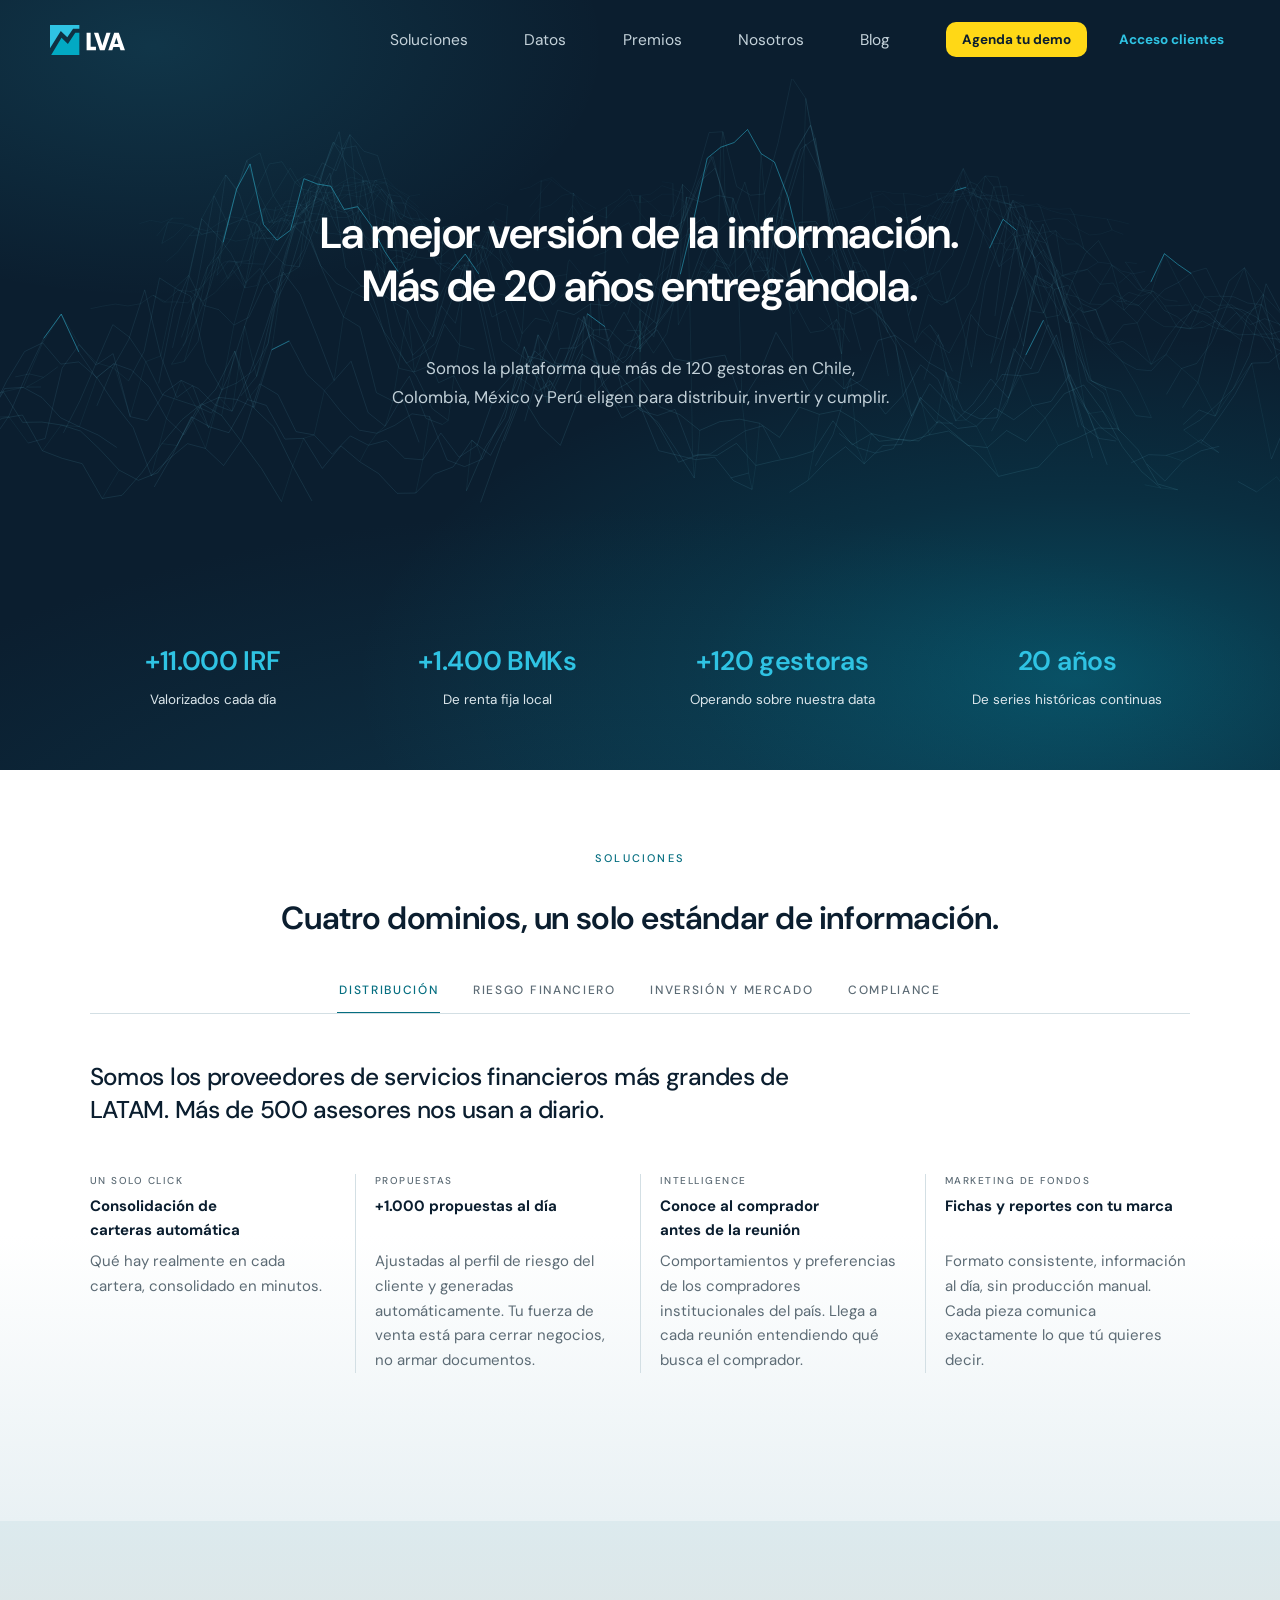
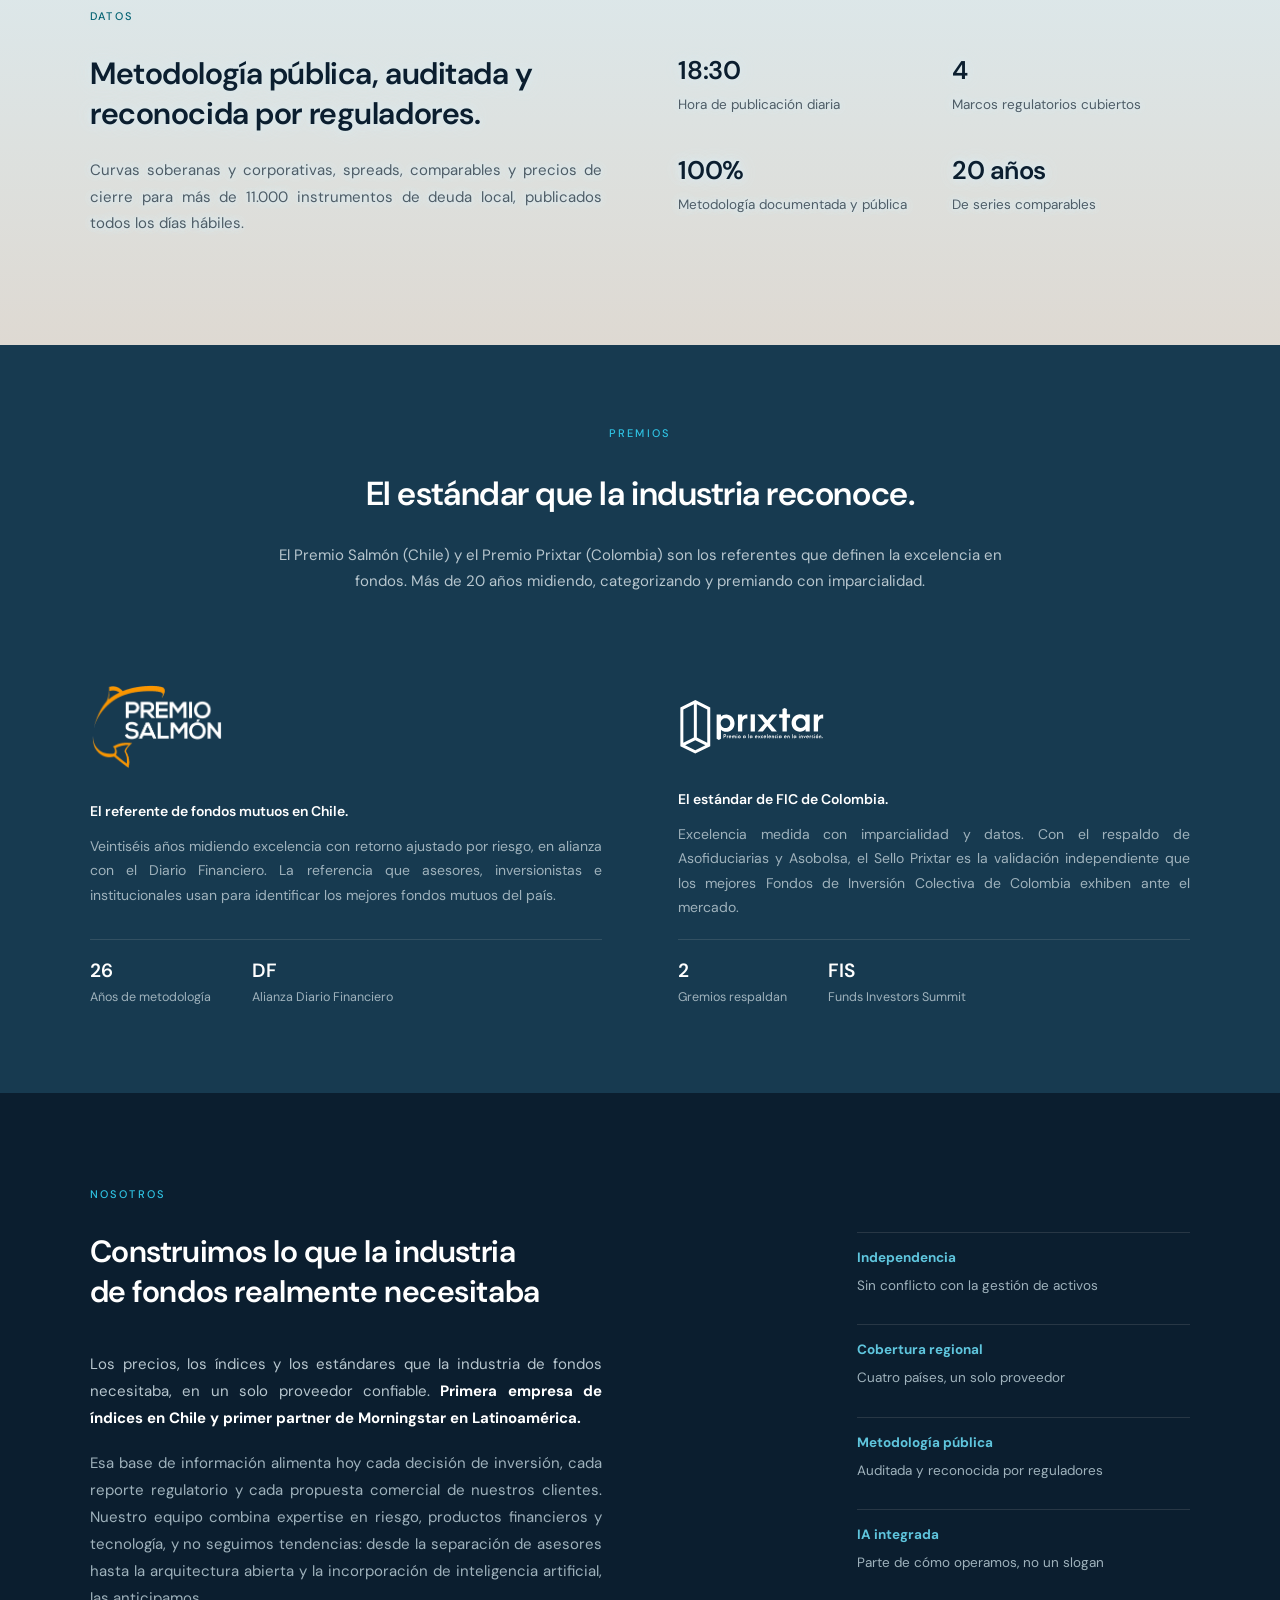
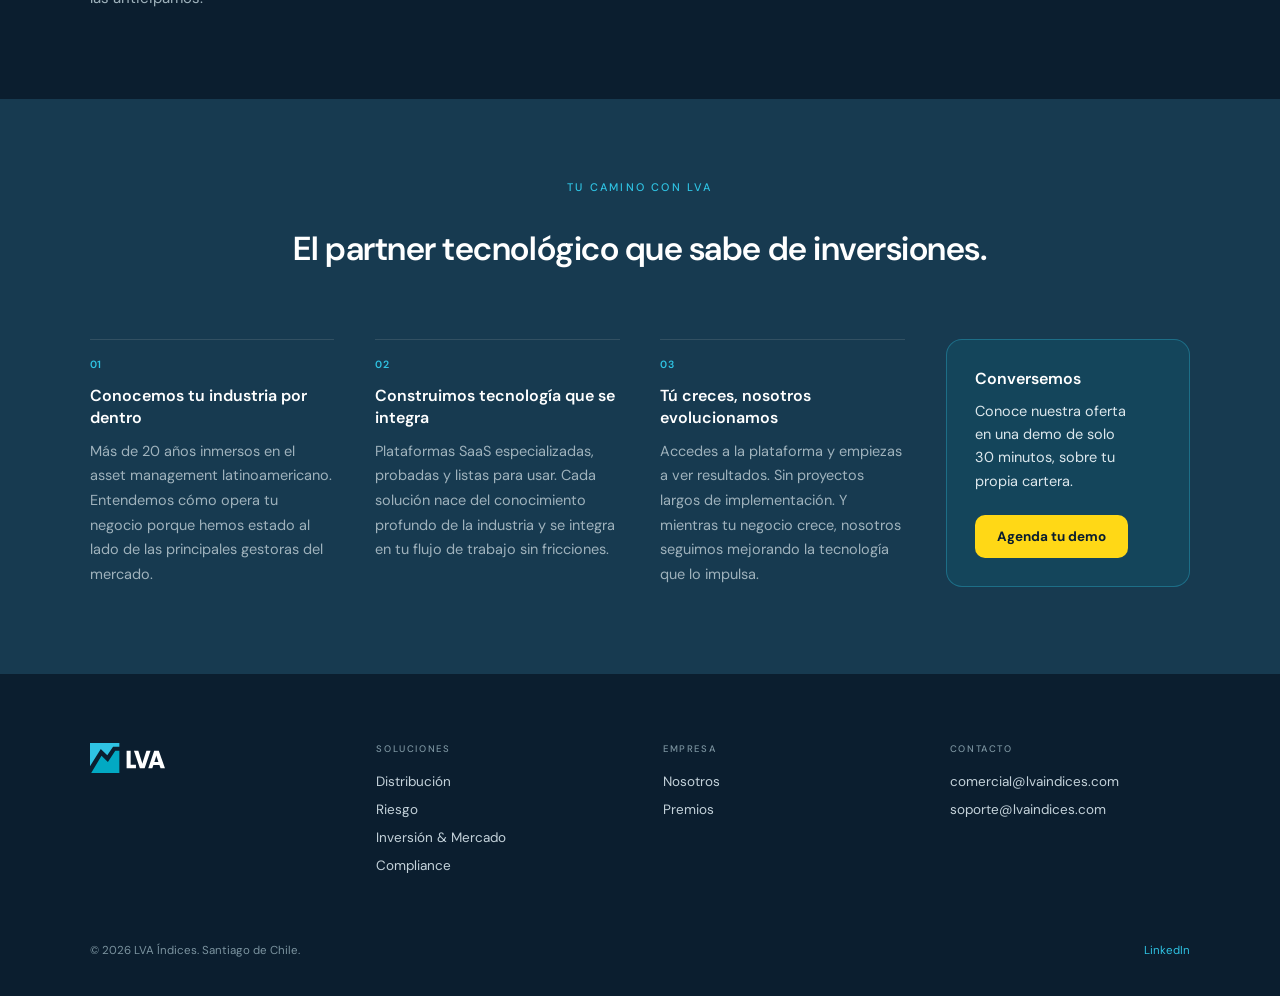
==== commit 058a6c7a: "Rediseña Soluciones: separadores y una sola bajada por dominio Según maqueta de Andrea.  1. Fuera la" ====
--- a/index.html
+++ b/index.html
@@ -86,8 +86,7 @@
 
         <div class="panels">
                 <div class="panel" role="tabpanel" id="panel-distribucion" aria-labelledby="tab-distribucion">
-                    <div class="panel__promise">Tu equipo comercial potenciado</div>
-                    <p class="panel__intro">Consolidación de carteras, propuestas y material comercial sobre data al día. Más de 500 asesores lo usan a diario.</p>
+                    <p class="panel__intro">Somos los proveedores de servicios financieros más grandes de LATAM. Más de 500 asesores nos usan a diario.</p>
                     <div class="panel__grid">
                         <div class="product"> 
@@ -129,8 +128,7 @@
                 </div>
 
                 <div class="panel" role="tabpanel" id="panel-riesgo" aria-labelledby="tab-riesgo" hidden>
-                    <div class="panel__promise">Control de riesgo en tiempo real</div>
-                    <p class="panel__intro">Análisis pre-trade y métricas on the fly, integrados a tu flujo existente.<br class="corte-ancho">+3.000 reportes mensuales, 70+ fondos administrados y +6.000 millones gestionados.</p>
+                    <p class="panel__intro">Una nueva forma de entender tu riesgo. +3.000 reportes, 70+ fondos y +6.000 millones gestionados.</p>
                     <div class="panel__grid">
                         <div class="product"> 
@@ -181,8 +179,7 @@
                 </div>
 
                 <div class="panel" role="tabpanel" id="panel-inversion" aria-labelledby="tab-inversion" hidden>
-                    <div class="panel__promise">Decisiones con la información correcta</div>
-                    <p class="panel__intro">Precios certificados, curvas, spreads y comparables del mercado de deuda local, con metodología auditada.</p>
+                    <p class="panel__intro">Más de 11.000 instrumentos de deuda valorizados cada día, con metodología auditada y reconocida por reguladores.</p>
                     <div class="panel__grid">
                         <div class="product"> 
@@ -233,8 +230,7 @@
                 </div>
 
                 <div class="panel" role="tabpanel" id="panel-compliance" aria-labelledby="tab-compliance" hidden>
-                    <div class="panel__promise">Cumplimiento regulatorio resuelto</div>
-                    <p class="panel__intro">Más de 90% de adopción del mercado en fichas regulatorias, con cobertura simultánea de cuatro marcos normativos.</p>
+                    <p class="panel__intro">Más de 90% de adopción del mercado en fichas regulatorias, con un solo sistema para cuatro marcos regulatorios.</p>
                     <div class="panel__grid">
                         <div class="product"> 
--- a/styles.css
+++ b/styles.css
@@ -418,29 +418,53 @@
   .corte-ancho { display: inline; }
 }
 
+/* Única línea de texto del dominio: absorbe el papel que tenía la promesa.
+   El max-width la mantiene en dos líneas; sin él se estiraría a una sola,
+   larguísima, en pantallas anchas. */
 .panel__intro {
-  margin: 12px 0 0;
-  max-width: 780px;
-  font-size: 15px;
-  line-height: 1.7;
-  color: var(--v5-on-light-body);
+  margin: 0;
+  max-width: 46ch;
+  font-size: clamp(19px, 1.9vw, 26px);
+  font-weight: 500;
+  line-height: 1.38;
+  letter-spacing: -0.012em;
+  color: var(--v5-on-light);
 }
 
 .panel__grid {
   margin-top: clamp(32px, 3.6vw, 50px);
   display: grid;
   grid-template-columns: repeat(4, 1fr);
-  gap: clamp(24px, 2.8vw, 40px);
+  /* El gap se guarda en una variable porque la línea separadora se coloca en
+     su punto medio. */
+  --sep: clamp(24px, 3.1vw, 44px);
+  gap: var(--sep);
   align-items: start;
-  /* Las tarjetas se alinean a la izquierda de su columna y no la llenan: el
-     sobrante pasa a ser separación. Así el título rompe antes de línea en las
-     áreas de cuatro, donde la columna daba de sí y las frases se estiraban. */
-  justify-items: start;
 }
 
 /* Cinco tarjetas en cinco columnas: con cuatro, la quinta rompía a una segunda
    fila ella sola. El :where() deja la especificidad en 0,1,0 para que los
    cortes de móvil puedan reescribirlo. */
+/* Separador vertical entre tarjetas. Va en un pseudo-elemento colocado en el
+   centro del hueco, no como borde de la tarjeta: así no le come ancho al texto
+   y la línea queda equidistante de las dos columnas que separa. */
+.product { position: relative; }
+
+.product + .product::before {
+  content: "";
+  position: absolute;
+  top: 0;
+  bottom: 0;
+  left: calc(var(--sep) / -2);
+  width: 1px;
+  background: var(--v5-rule-light);
+}
+
+@media (max-width: 900px) {
+  /* Apiladas no hay nada que separar en horizontal. */
+  .product + .product::before { display: none; }
+}
+
 .panel__grid:where(:has(> .product:nth-child(5))) {
   grid-template-columns: repeat(5, 1fr);
 }
@@ -458,11 +482,6 @@
   .panel__grid { row-gap: 0; }
 
   .product {
-    /* Tope de ancho: en las áreas de cuatro la columna da 279px, y a esa medida
-       los títulos se estiran. 262 los recorta sin dejar la tarjeta estrecha.
-       En las áreas de cinco la columna ya mide 216, así que el tope no actúa. */
-    width: 100%;
-    max-width: 262px;
     display: grid;
     grid-template-rows: subgrid;
     grid-row: span 3;
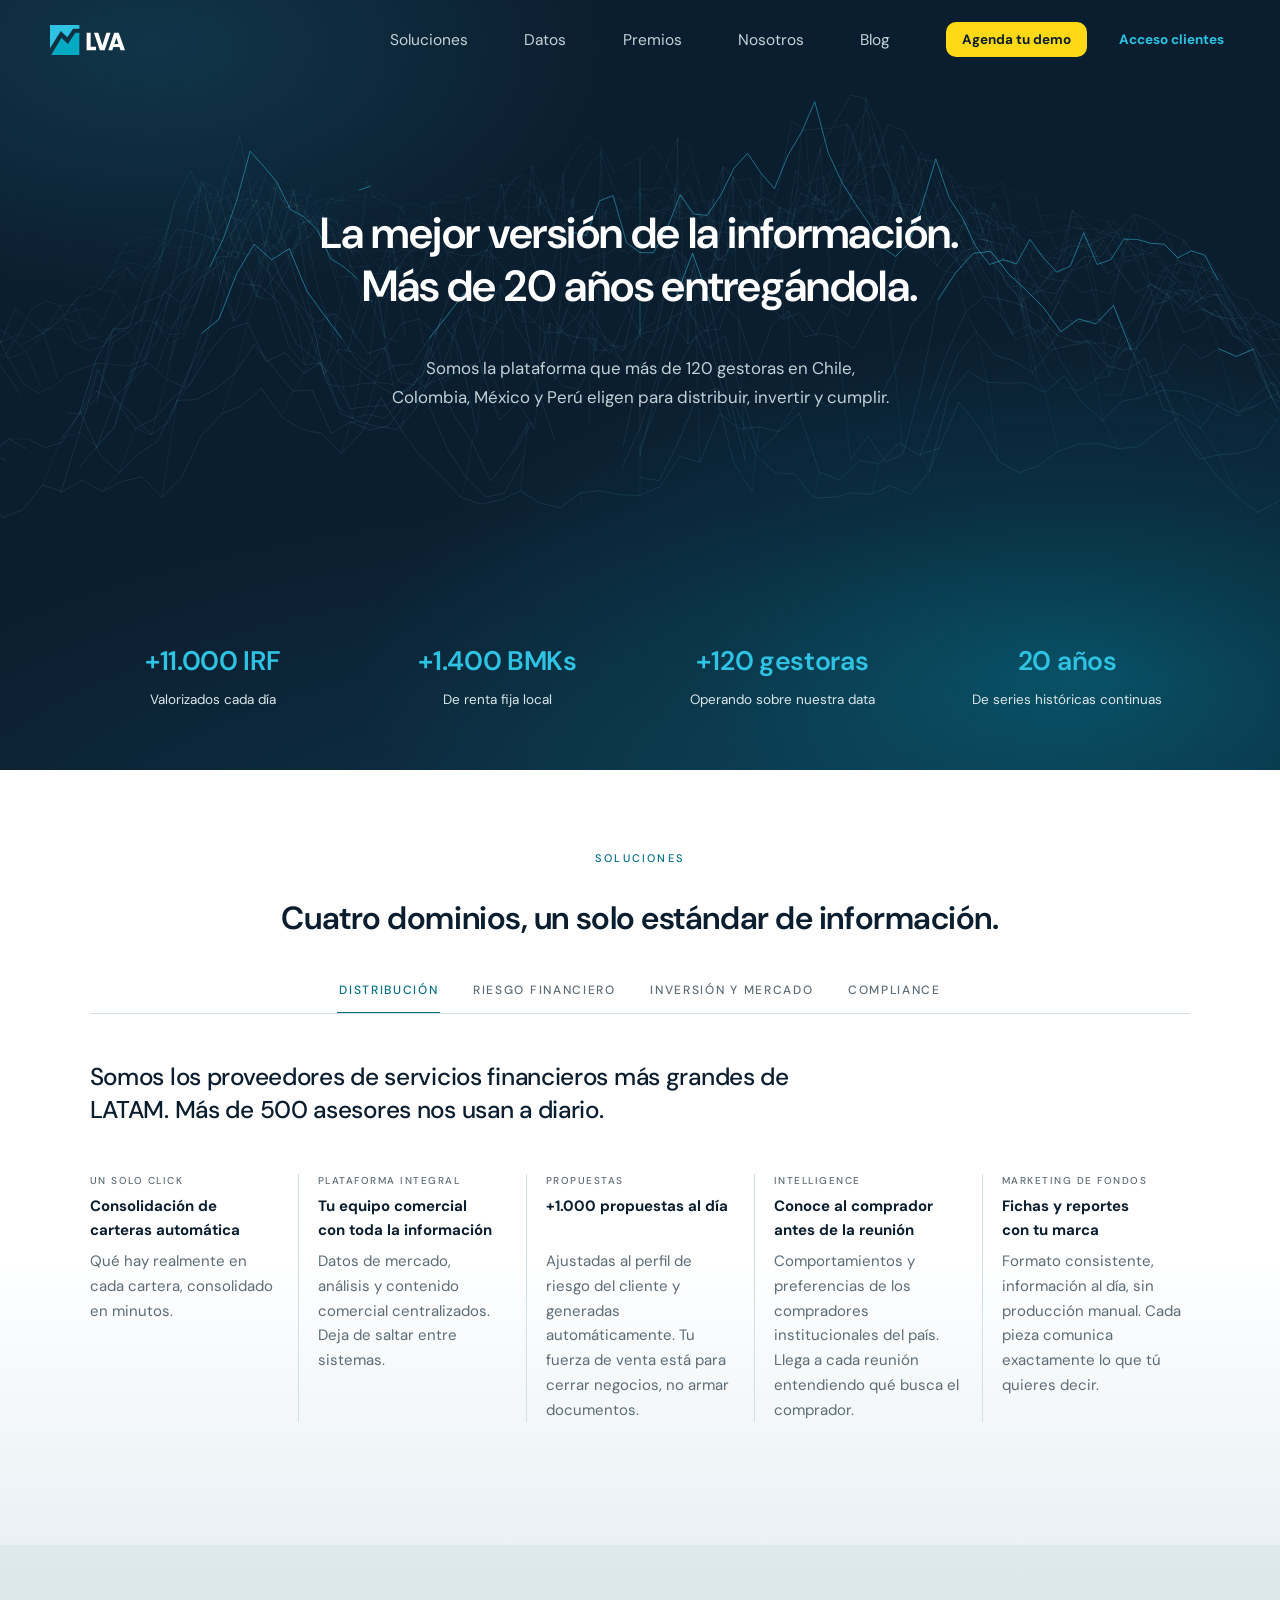
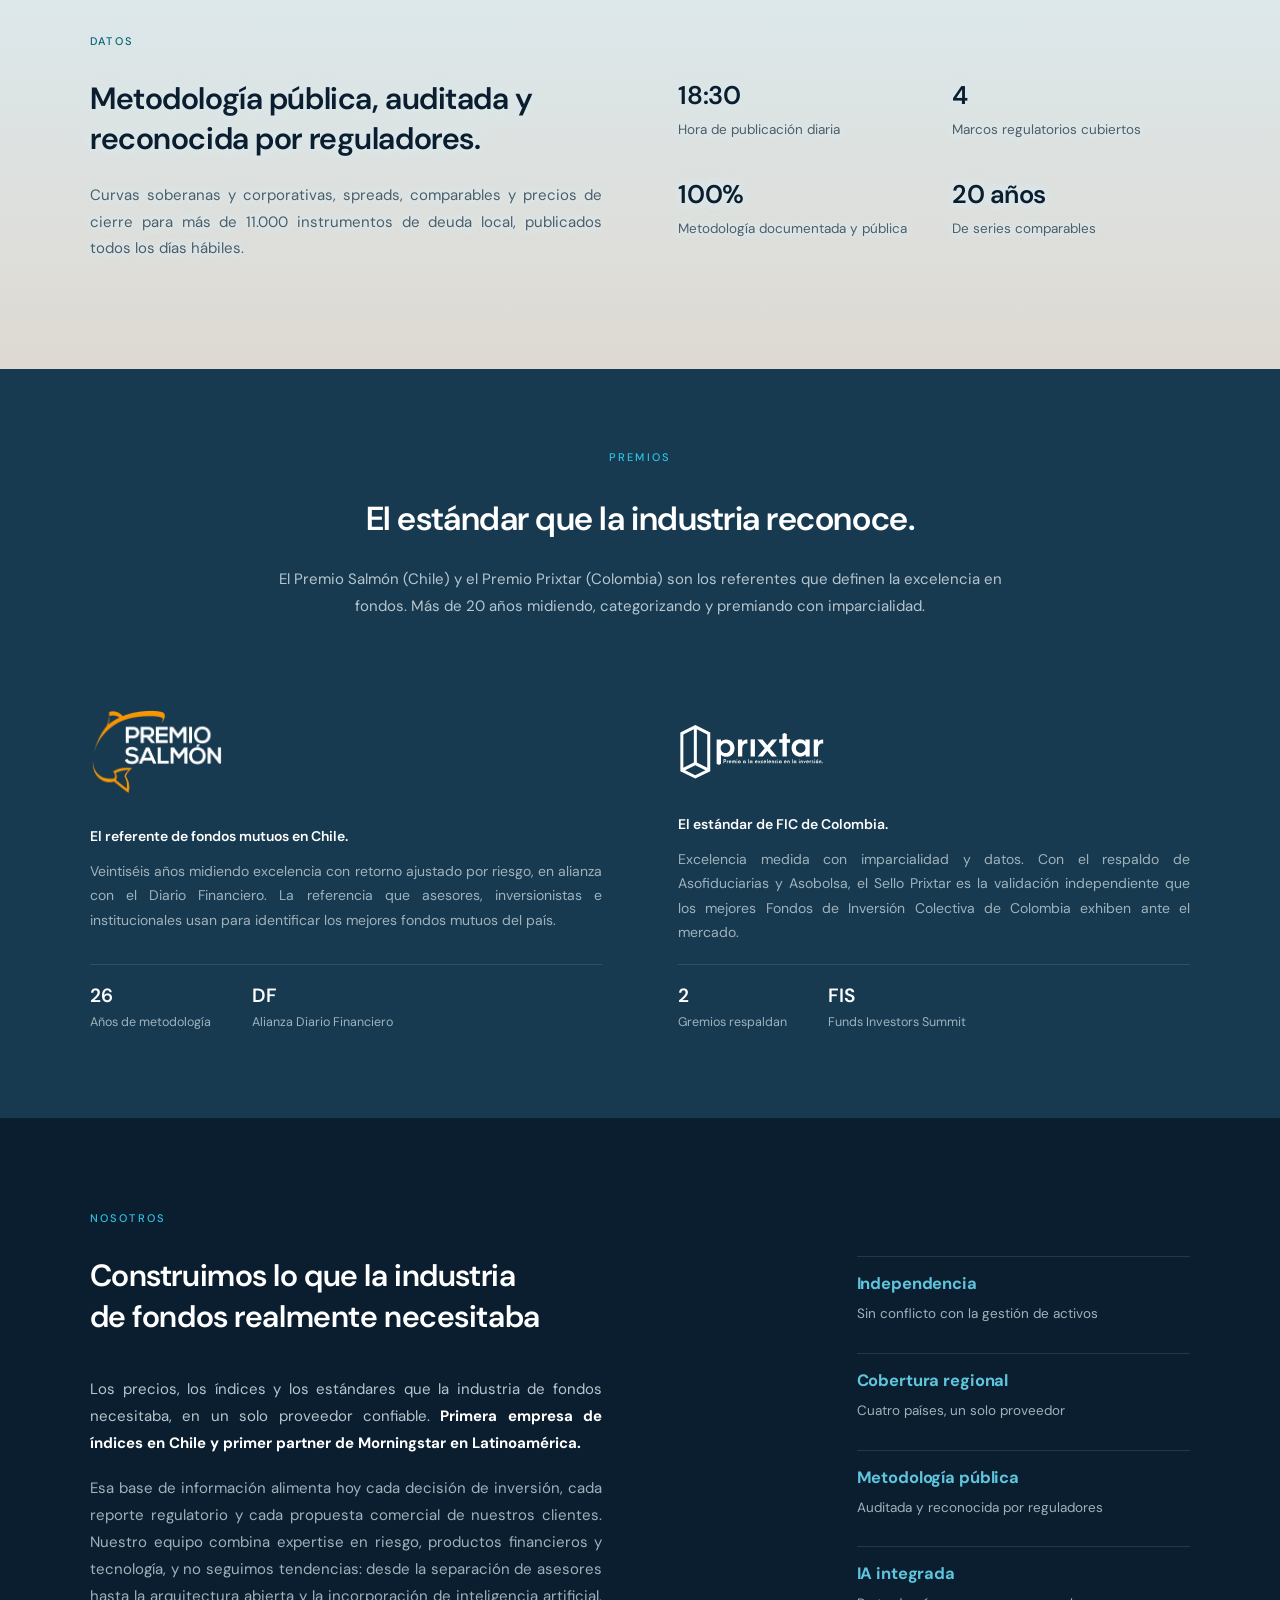
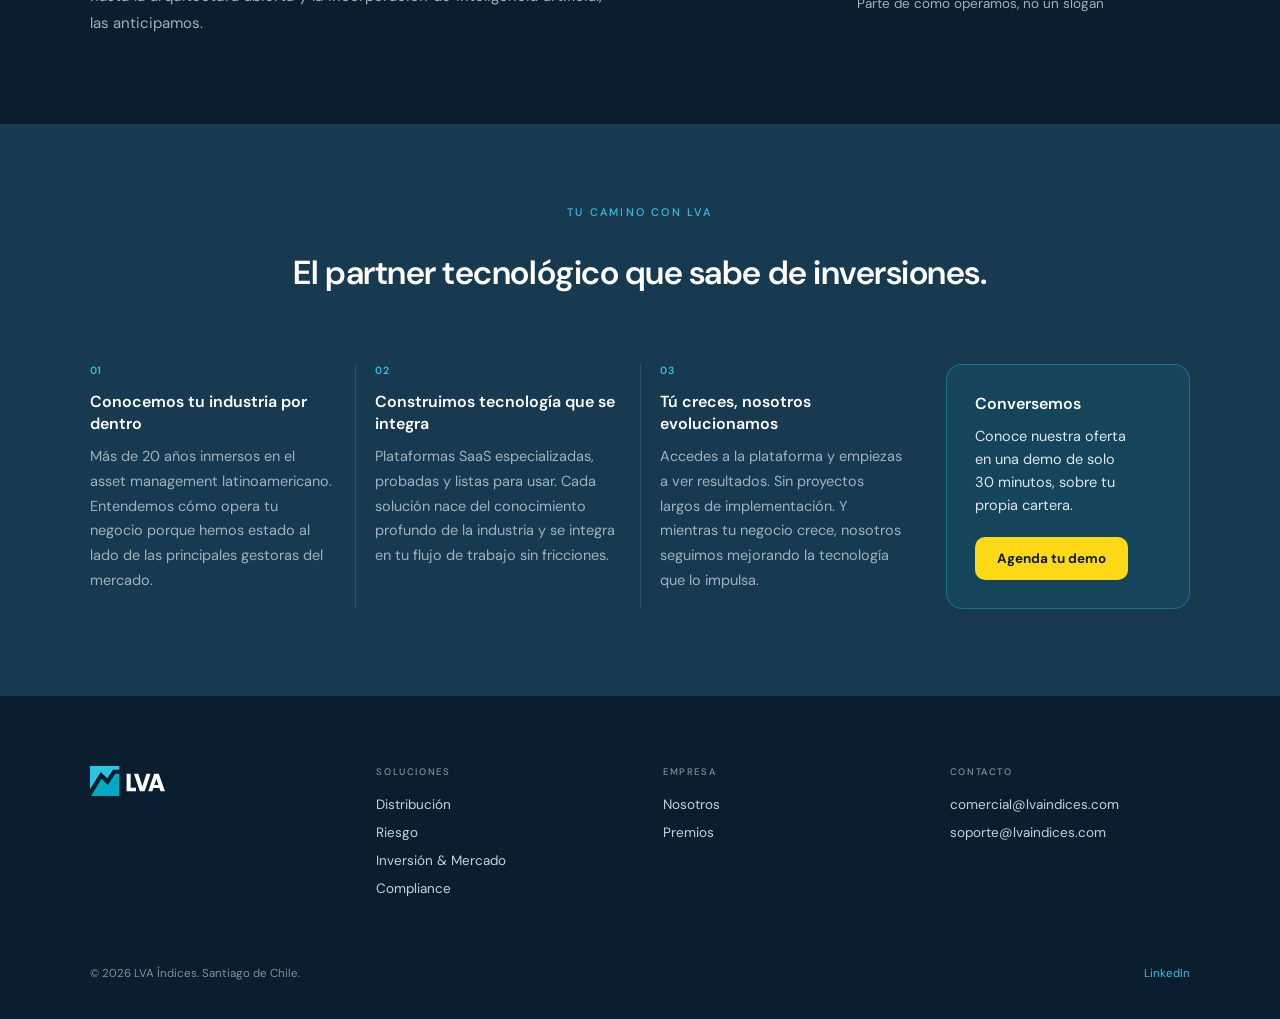
==== commit 645bcaf0: "Recupera una tarjeta del brief y unifica separadores Auditoría de las tarjetas contra el brief: no h" ====
--- a/index.html
+++ b/index.html
@@ -88,186 +88,119 @@
                 <div class="panel" role="tabpanel" id="panel-distribucion" aria-labelledby="tab-distribucion">
                     <p class="panel__intro">Somos los proveedores de servicios financieros más grandes de LATAM. Más de 500 asesores nos usan a diario.</p>
                     <div class="panel__grid">
-                        <div class="product">-
-                                                <div class="product__tag">UN SOLO CLICK</div>-
-                                                <div class="product__title">Consolidación de carteras automática</div>-
-                                                <div class="product__body">Qué hay realmente en cada cartera, consolidado en minutos.</div>-
-                                            </div>
-                        <div class="product">-
-                                                <div class="product__tag">PROPUESTAS</div>-
-                                                <div class="product__title">+1.000 propuestas al día</div>-
-                                                <div class="product__body">Ajustadas al perfil de riesgo del cliente y generadas automáticamente. Tu fuerza de venta está para cerrar negocios, no armar documentos.</div>-
-                                            </div>
-                        <div class="product">-
-                                                <div class="product__tag">INTELLIGENCE</div>-
-                                                <div class="product__title">Conoce al comprador antes de la reunión</div>-
-                                                <div class="product__body">Comportamientos y preferencias de los compradores institucionales del país. Llega a cada reunión entendiendo qué busca el comprador.</div>-
-                                            </div>
-                        <div class="product">-
-                                                <div class="product__tag">MARKETING DE FONDOS</div>-
-                                                <div class="product__title">Fichas y reportes con tu marca</div>-
-                                                <div class="product__body">Formato consistente, información al día, sin producción manual. Cada pieza comunica exactamente lo que tú quieres decir.</div>-
-                                            </div>
+                        <div class="product">
+                            <div class="product__tag">UN SOLO CLICK</div>
+                            <div class="product__title">Consolidación de carteras automática</div>
+                            <div class="product__body">Qué hay realmente en cada cartera, consolidado en minutos.</div>
+                        </div>
+                        <div class="product">
+                            <div class="product__tag">PLATAFORMA INTEGRAL</div>
+                            <div class="product__title">Tu equipo comercial con toda la información</div>
+                            <div class="product__body">Datos de mercado, análisis y contenido comercial centralizados. Deja de saltar entre sistemas.</div>
+                        </div>
+                        <div class="product">
+                            <div class="product__tag">PROPUESTAS</div>
+                            <div class="product__title">+1.000 propuestas al día</div>
+                            <div class="product__body">Ajustadas al perfil de riesgo del cliente y generadas automáticamente. Tu fuerza de venta está para cerrar negocios, no armar documentos.</div>
+                        </div>
+                        <div class="product">
+                            <div class="product__tag">INTELLIGENCE</div>
+                            <div class="product__title">Conoce al comprador antes de la reunión</div>
+                            <div class="product__body">Comportamientos y preferencias de los compradores institucionales del país. Llega a cada reunión entendiendo qué busca el comprador.</div>
+                        </div>
+                        <div class="product">
+                            <div class="product__tag">MARKETING DE FONDOS</div>
+                            <div class="product__title">Fichas y reportes con tu marca</div>
+                            <div class="product__body">Formato consistente, información al día, sin producción manual. Cada pieza comunica exactamente lo que tú quieres decir.</div>
+                        </div>
                     </div>
                 </div>
 
                 <div class="panel" role="tabpanel" id="panel-riesgo" aria-labelledby="tab-riesgo" hidden>
                     <p class="panel__intro">Una nueva forma de entender tu riesgo. +3.000 reportes, 70+ fondos y +6.000 millones gestionados.</p>
                     <div class="panel__grid">
-                        <div class="product">-
-                                                <div class="product__tag">PRE-TRADE</div>-
-                                                <div class="product__title">Métricas antes de tomar la decisión</div>-
-                                                <div class="product__body">Análisis en tiempo real, conectado a tu proceso de inversión.</div>-
-                                            </div>
-                        <div class="product">-
-                                                <div class="product__tag">CARTERAS COMPLEJAS</div>-
-                                                <div class="product__title">Renta fija, derivados y alternativos</div>-
-                                                <div class="product__body">Modelamiento apoyado en veinte años de experiencia local.</div>-
-                                            </div>
-                        <div class="product">-
-                                                <div class="product__tag">NCG 507</div>-
-                                                <div class="product__title">Cumple la norma a cabalidad</div>-
-                                                <div class="product__body">Todas tus políticas y reportes, sin importar la cantidad de fondos.</div>-
-                                            </div>
-                        <div class="product">-
-                                                <div class="product__tag">AUTOMATIZACIÓN</div>-
-                                                <div class="product__title">Dedícate al análisis, no a los cálculos</div>-
-                                                <div class="product__body">Todo automatizado y sin fricción con tus procesos. Usamos la mejor información del mercado y la combinamos con tu visión.</div>-
-                                            </div>
-                        <div class="product">-
-                                                <div class="product__tag">PLATAFORMA</div>-
-                                                <div class="product__title">Tecnología, no solo datos</div>-
-                                                <div class="product__body">MCPs para alimentar tus agentes y control operativo del servicio.</div>-
-                                            </div>
+                        <div class="product">
+                            <div class="product__tag">PRE-TRADE</div>
+                            <div class="product__title">Métricas antes de tomar la decisión</div>
+                            <div class="product__body">Análisis en tiempo real, conectado a tu proceso de inversión.</div>
+                        </div>
+                        <div class="product">
+                            <div class="product__tag">CARTERAS COMPLEJAS</div>
+                            <div class="product__title">Renta fija, derivados y alternativos</div>
+                            <div class="product__body">Modelamiento apoyado en veinte años de experiencia local.</div>
+                        </div>
+                        <div class="product">
+                            <div class="product__tag">NCG 507</div>
+                            <div class="product__title">Cumple la norma a cabalidad</div>
+                            <div class="product__body">Todas tus políticas y reportes, sin importar la cantidad de fondos.</div>
+                        </div>
+                        <div class="product">
+                            <div class="product__tag">AUTOMATIZACIÓN</div>
+                            <div class="product__title">Dedícate al análisis, no a los cálculos</div>
+                            <div class="product__body">Todo automatizado y sin fricción con tus procesos. Usamos la mejor información del mercado y la combinamos con tu visión.</div>
+                        </div>
+                        <div class="product">
+                            <div class="product__tag">PLATAFORMA</div>
+                            <div class="product__title">Tecnología, no solo datos</div>
+                            <div class="product__body">MCPs para alimentar tus agentes y control operativo del servicio.</div>
+                        </div>
                     </div>
                 </div>
 
                 <div class="panel" role="tabpanel" id="panel-inversion" aria-labelledby="tab-inversion" hidden>
                     <p class="panel__intro">Más de 11.000 instrumentos de deuda valorizados cada día, con metodología auditada y reconocida por reguladores.</p>
                     <div class="panel__grid">
-                        <div class="product">-
-                                                <div class="product__tag">PRICING OFICIAL</div>-
-                                                <div class="product__title">+11.000 precios certificados cada día</div>-
-                                                <div class="product__body">Metodología transparente, auditada y reconocida por reguladores. Valoriza tus carteras con confianza absoluta.</div>-
-                                            </div>
-                        <div class="product">-
-                                                <div class="product__tag">ANALYTICS DE DEUDA</div>-
-                                                <div class="product__title">Curvas, spreads y comparables</div>-
-                                                <div class="product__body">El mercado de renta fija local, completo y en tiempo real.</div>-
-                                            </div>
-                        <div class="product">-
-                                                <div class="product__tag">BENCHMARKING</div>-
-                                                <div class="product__title">+1.400 benchmarks</div>-
-                                                <div class="product__body">Segmentados por plazo, emisor, rating y clase de activo. Mide tus fondos con los estándares que el mercado entiende.</div>-
-                                            </div>
-                        <div class="product">-
-                                                <div class="product__tag">VALUATION</div>-
-                                                <div class="product__title">Activos complejos</div>-
-                                                <div class="product__body">Bonos, derivados, alternativos y deuda privada con modelos reconocidos.</div>-
-                                            </div>
-                        <div class="product">-
-                                                <div class="product__tag">INFORMACIÓN DIARIA</div>-
-                                                <div class="product__title">Información pre-trade para tu equipo</div>-
-                                                <div class="product__body">Maneja toda la información de riesgo de tus fondos antes de tomar la decisión de inversión.</div>-
-                                            </div>
+                        <div class="product">
+                            <div class="product__tag">PRICING OFICIAL</div>
+                            <div class="product__title">+11.000 precios certificados cada día</div>
+                            <div class="product__body">Metodología transparente, auditada y reconocida por reguladores. Valoriza tus carteras con confianza absoluta.</div>
+                        </div>
+                        <div class="product">
+                            <div class="product__tag">ANALYTICS DE DEUDA</div>
+                            <div class="product__title">Curvas, spreads y comparables</div>
+                            <div class="product__body">El mercado de renta fija local, completo y en tiempo real.</div>
+                        </div>
+                        <div class="product">
+                            <div class="product__tag">BENCHMARKING</div>
+                            <div class="product__title">+1.400 benchmarks</div>
+                            <div class="product__body">Segmentados por plazo, emisor, rating y clase de activo. Mide tus fondos con los estándares que el mercado entiende.</div>
+                        </div>
+                        <div class="product">
+                            <div class="product__tag">VALUATION</div>
+                            <div class="product__title">Activos complejos</div>
+                            <div class="product__body">Bonos, derivados, alternativos y deuda privada con modelos reconocidos.</div>
+                        </div>
+                        <div class="product">
+                            <div class="product__tag">INFORMACIÓN DIARIA</div>
+                            <div class="product__title">Información pre-trade para tu equipo</div>
+                            <div class="product__body">Maneja toda la información de riesgo de tus fondos antes de tomar la decisión de inversión.</div>
+                        </div>
                     </div>
                 </div>
 
                 <div class="panel" role="tabpanel" id="panel-compliance" aria-labelledby="tab-compliance" hidden>
                     <p class="panel__intro">Más de 90% de adopción del mercado en fichas regulatorias, con un solo sistema para cuatro marcos regulatorios.</p>
                     <div class="panel__grid">
-                        <div class="product">-
-                                                <div class="product__tag">90% DEL MERCADO</div>-
-                                                <div class="product__title">Folletos informativos automáticos</div>-
-                                                <div class="product__body">En el formato exacto que exigen la CMF y la SFC. +400 fichas al mes.</div>-
-                                            </div>
-                        <div class="product">-
-                                                <div class="product__tag">4 PAÍSES</div>-
-                                                <div class="product__title">Un solo proveedor regional</div>-
-                                                <div class="product__body">Chile, Colombia, México y Perú desde un mismo sistema.</div>-
-                                            </div>
-                        <div class="product">-
-                                                <div class="product__tag">TRANSPARENCIA</div>-
-                                                <div class="product__title">Apertura completa de carteras</div>-
-                                                <div class="product__body">Límites de inversión y reportería lista para el regulador.</div>-
-                                            </div>
-                        <div class="product">-
-                                                <div class="product__tag">COLOMBIA</div>-
-                                                <div class="product__title">Proveedor oficial de la industria de fondos</div>-
-                                                <div class="product__body">Data certificada y al día para operar y cumplir.</div>-
-                                            </div>
+                        <div class="product">
+                            <div class="product__tag">90% DEL MERCADO</div>
+                            <div class="product__title">Folletos informativos automáticos</div>
+                            <div class="product__body">En el formato exacto que exigen la CMF y la SFC. +400 fichas al mes.</div>
+                        </div>
+                        <div class="product">
+                            <div class="product__tag">4 PAÍSES</div>
+                            <div class="product__title">Un solo proveedor regional</div>
+                            <div class="product__body">Chile, Colombia, México y Perú desde un mismo sistema.</div>
+                        </div>
+                        <div class="product">
+                            <div class="product__tag">TRANSPARENCIA</div>
+                            <div class="product__title">Apertura completa de carteras</div>
+                            <div class="product__body">Límites de inversión y reportería lista para el regulador.</div>
+                        </div>
+                        <div class="product">
+                            <div class="product__tag">COLOMBIA</div>
+                            <div class="product__title">Proveedor oficial de la industria de fondos</div>
+                            <div class="product__body">Data certificada y al día para operar y cumplir.</div>
+                        </div>
                     </div>
                 </div>
         </div>
--- a/styles.css
+++ b/styles.css
@@ -788,7 +788,7 @@
 }
 
 .pillar { padding-top: 16px; border-top: 1px solid var(--v5-rule-dark); }
-.pillar__k { font-size: 13.5px; font-weight: 700; color: var(--v5-teal-soft); }
+.pillar__k { font-size: 16.5px; font-weight: 700; letter-spacing: -0.008em; color: var(--v5-teal-soft); }
 .pillar__v { margin-top: 9px; font-size: 13.5px; line-height: 1.6; color: var(--v5-on-dark-dim); }
 
 /* Cuarta columna: la única con caja. Es el cierre del arco de la sección
@@ -879,10 +879,29 @@
   counter-reset: paso;
   display: grid;
   grid-template-columns: repeat(3, 1fr);
-  gap: clamp(28px, 3.2vw, 48px);
-}
-
-.step { counter-increment: paso; padding-top: 18px; border-top: 1px solid var(--v5-rule-dark); }
+  /* Igual que en Soluciones: el gap se guarda para colocar el separador en su
+     punto medio. */
+  --sep: clamp(28px, 3.2vw, 48px);
+  gap: var(--sep);
+}
+
+/* Sin línea horizontal encima: la separación entre pasos es vertical, como en
+   Soluciones. El ::before ya lo ocupa el número, así que la línea va en ::after. */
+.step { counter-increment: paso; position: relative; }
+
+.step + .step::after {
+  content: "";
+  position: absolute;
+  top: 0;
+  bottom: 0;
+  left: calc(var(--sep) / -2);
+  width: 1px;
+  background: var(--v5-rule-dark);
+}
+
+@media (max-width: 900px) {
+  .step + .step::after { display: none; }
+}
 
 .step::before {
   content: counter(paso, decimal-leading-zero);
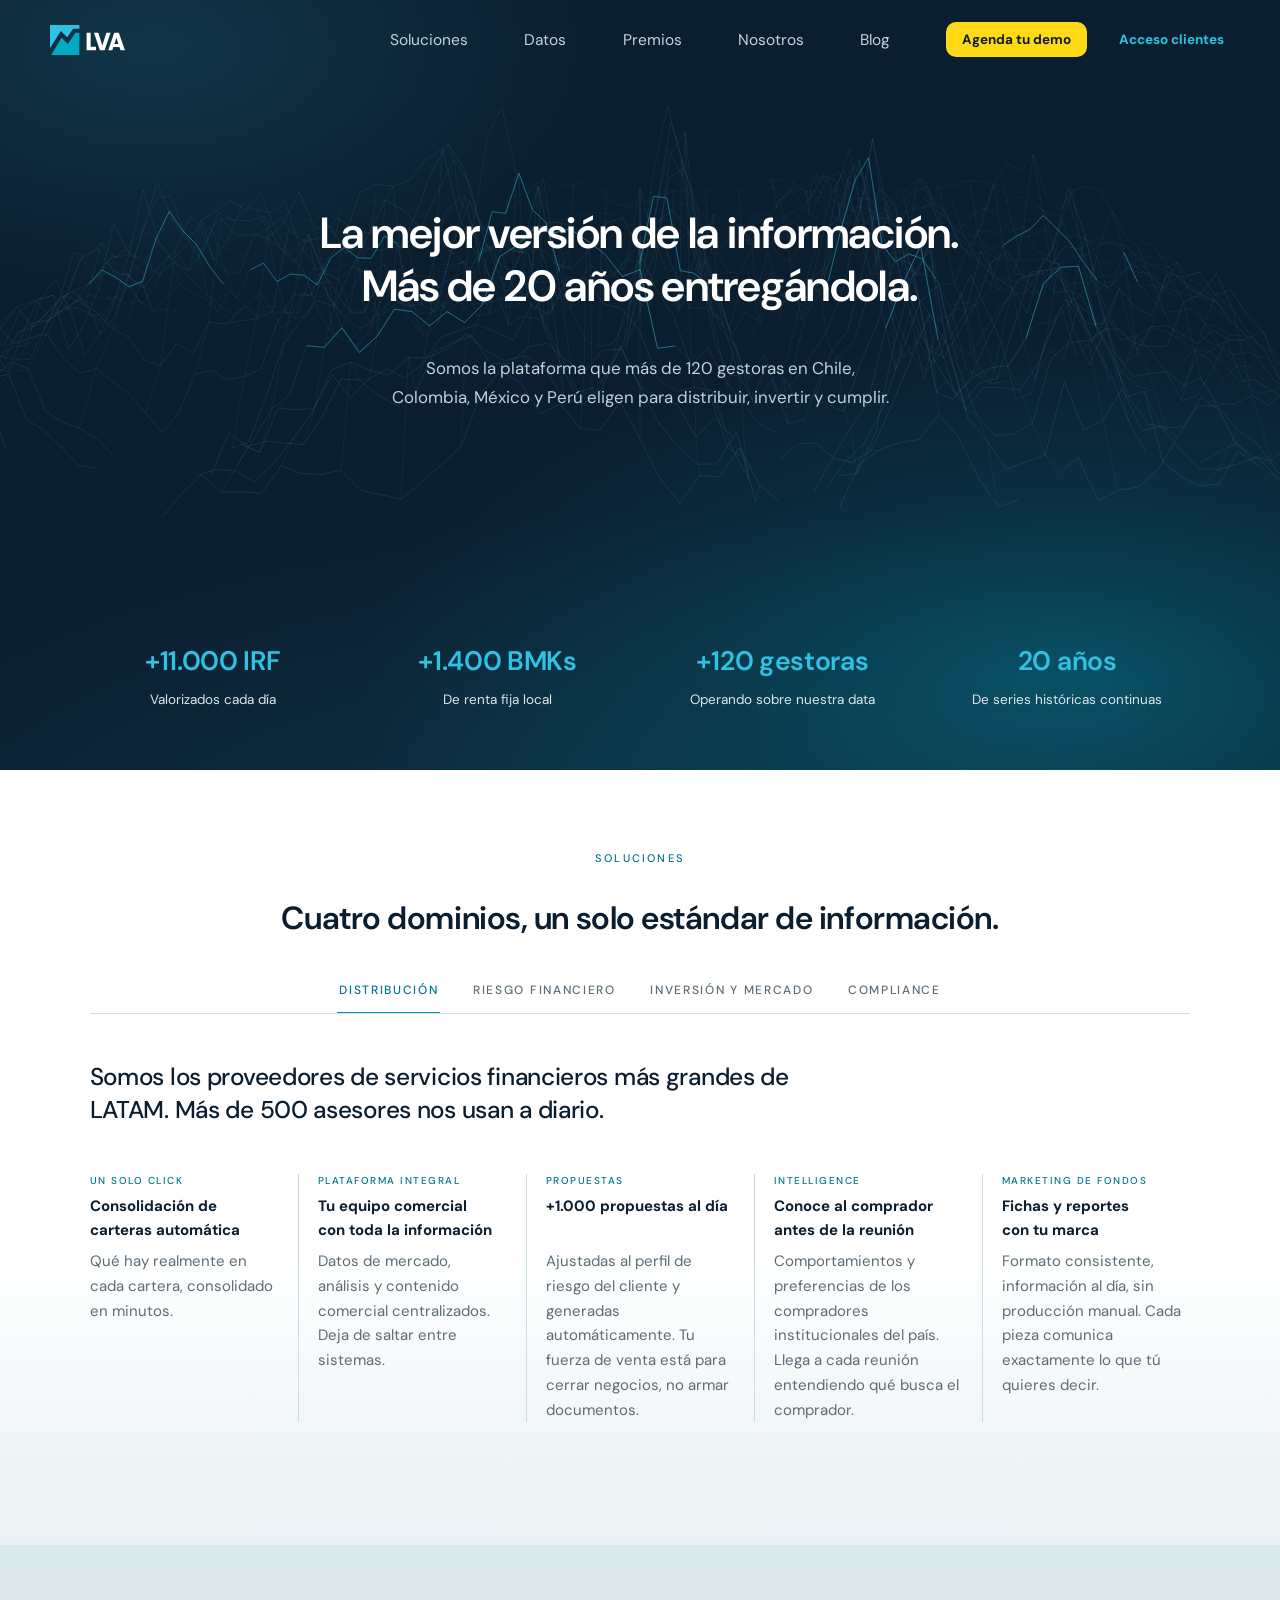
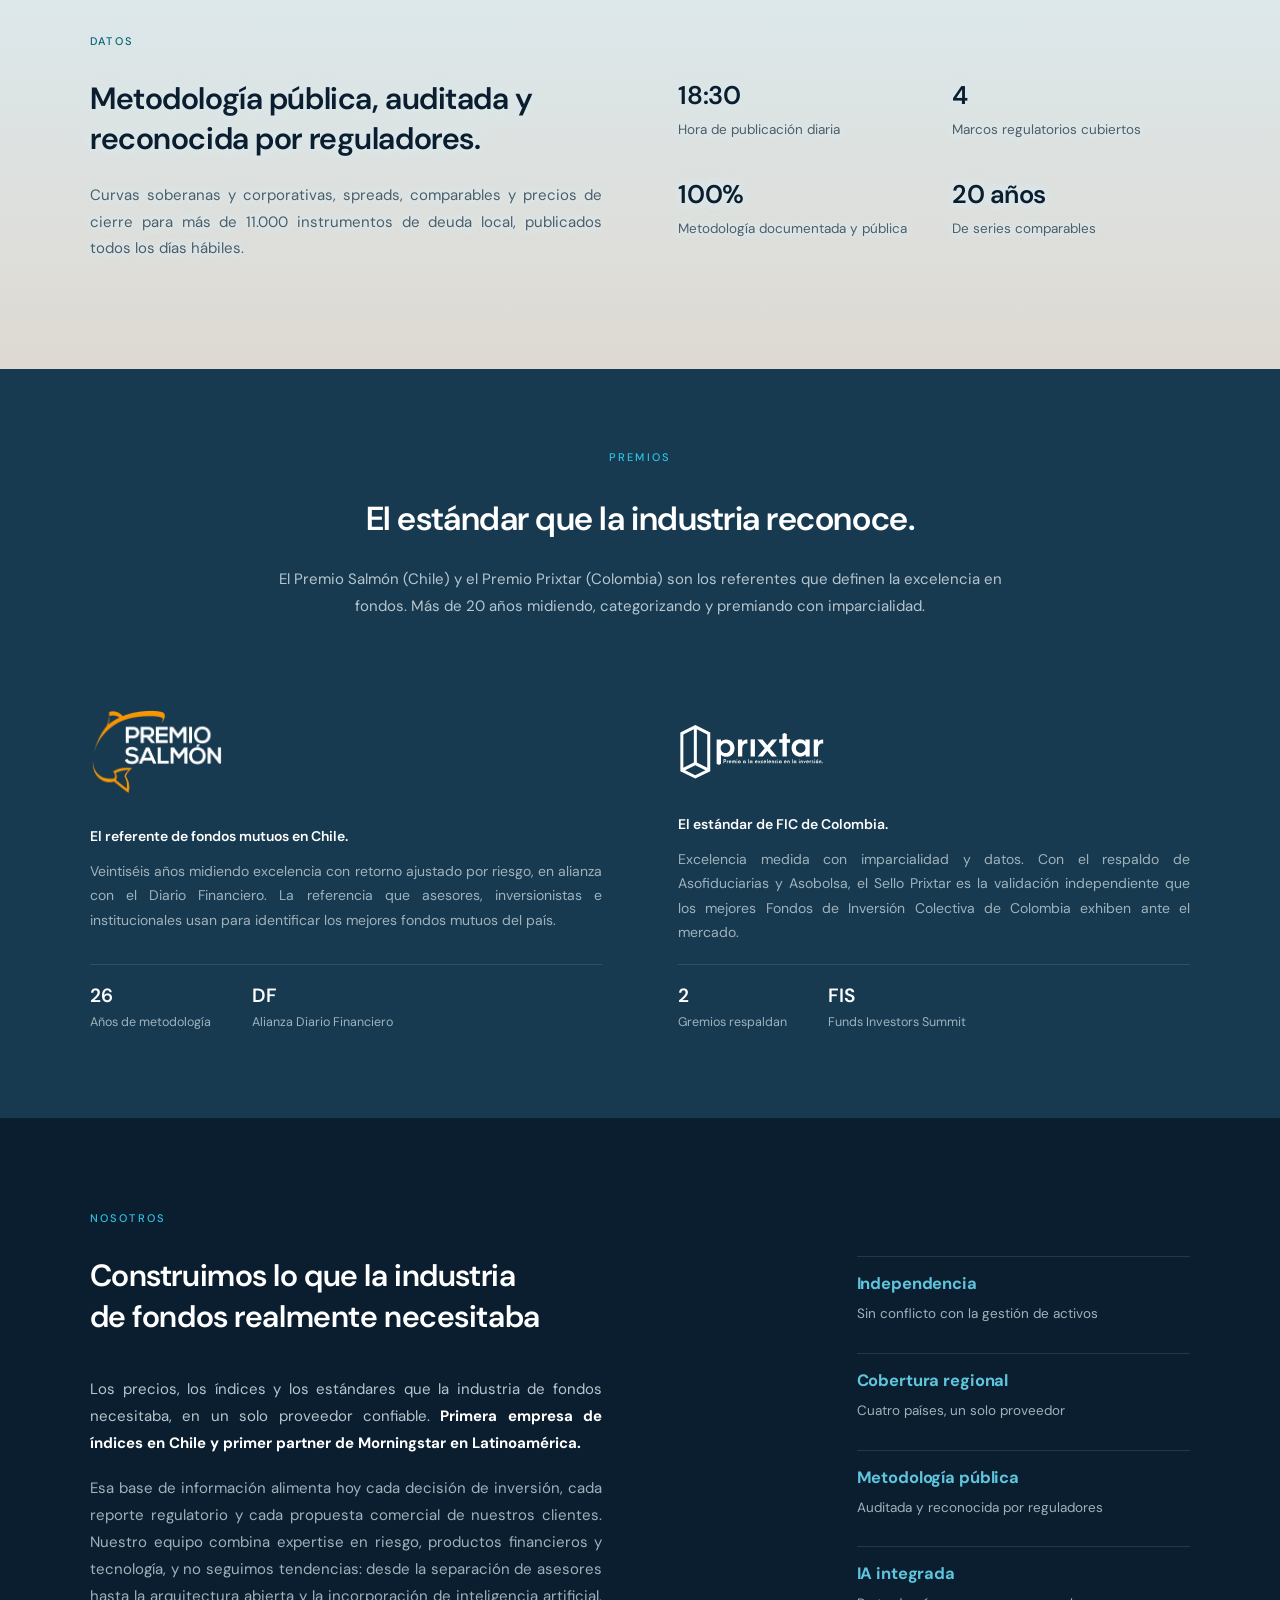
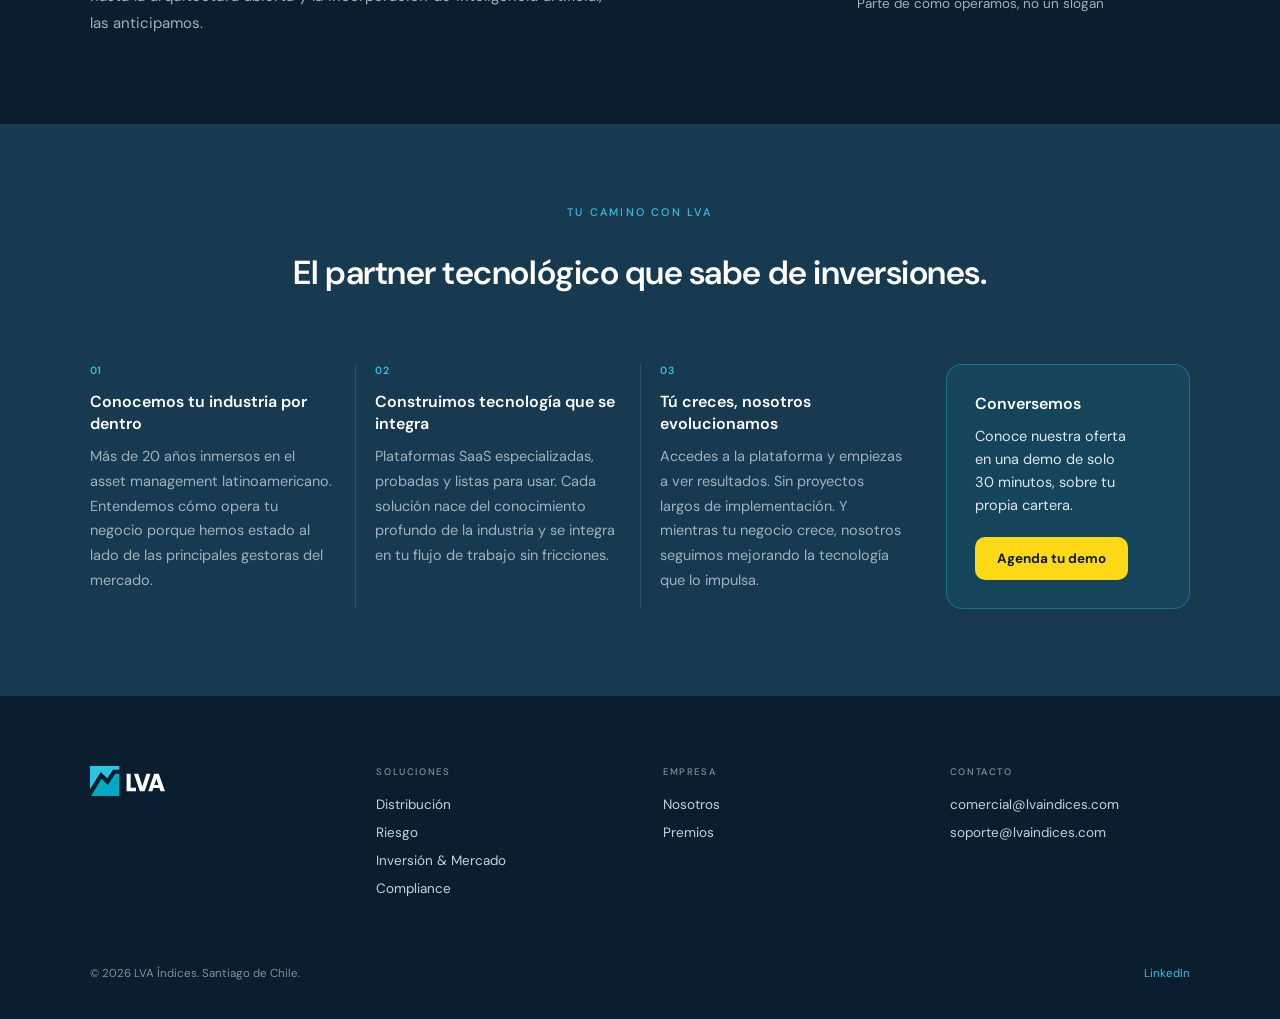
==== commit 77876967: "Modal de demo: ancla el botón y hace sobrios los campos El botón quedaba fuera de la ventana: el for" ====
--- a/index.html
+++ b/index.html
@@ -117,7 +117,7 @@
                 </div>
 
                 <div class="panel" role="tabpanel" id="panel-riesgo" aria-labelledby="tab-riesgo" hidden>
-                    <p class="panel__intro">Una nueva forma de entender tu riesgo. +3.000 reportes, 70+ fondos y +6.000 millones gestionados.</p>
+                    <p class="panel__intro">Una nueva forma de entender tu riesgo. +3.000&nbsp;reportes, +70&nbsp;fondos y +6.000&nbsp;millones gestionados.</p>
                     <div class="panel__grid">
                         <div class="product">
                             <div class="product__tag">PRE-TRADE</div>
@@ -418,8 +418,10 @@
                           placeholder="Cuéntanos cómo podemos ayudarte..." required></textarea>
             </div>
 
-            <button type="submit" class="modal__enviar">Enviar</button>
-            <p class="modal__msg" id="modal-demo-msg" role="status" aria-live="polite"></p>
+            <div class="modal__pie">
+                <button type="submit" class="modal__enviar">Enviar</button>
+                <p class="modal__msg" id="modal-demo-msg" role="status" aria-live="polite"></p>
+            </div>
         </form>
     </div>
 </div>
--- a/styles.css
+++ b/styles.css
@@ -26,7 +26,14 @@
        paper  · Soluciones, blanco → #E9F1F4 ...... 5,92 / 5,17
        mist   · Datos, #DCEAEE → #DED9D2 .......... 5,61 / 4,92
        navy   · Premios #173A50 y Nosotros #0B1E2F  5,71 / 8,09          */
-  --v5-teal-deep:   #056E80;   /* sobre papel */
+  /* El fondo de Soluciones es un degradado que termina en #E9F1F4, así que el
+     contraste hay que medirlo contra ESE extremo y no contra el blanco. Ahí el
+     primario de marca #02A9C3 da 2,46 y ni siquiera #068196 llega: 4,00.
+     #04758A da 4,69 y es lo más encendido que pasa AA para texto. */
+  --v5-teal-deep:   #04758A;   /* texto sobre papel */
+  /* Solo para elementos gráficos, donde el mínimo es 3,0: 3,10 contra el mismo
+     extremo del degradado. Permite un turquesa bastante más vivo. */
+  --v5-teal-bar:    #0295AE;
   --v5-teal-mist:   #056373;   /* sobre el degradado de Datos */
   --v5-teal-navy:   #2FC3E3;   /* sobre navy */
 
@@ -378,7 +385,10 @@
 
 .tab[aria-selected="true"] {
   color: var(--v5-teal-deep);
-  border-bottom-color: var(--v5-teal-deep);
+  border-bottom-color: var(--v5-teal-bar);
+  /* 2px en vez de la línea fina: al ser gráfico admite el turquesa vivo y
+     sostiene el peso de color que la sección necesitaba. */
+  border-bottom-width: 2.5px;
 }
 
 /* Los paneles se apilan en la misma celda: el contenedor mide siempre lo que
@@ -457,7 +467,9 @@
   bottom: 0;
   left: calc(var(--sep) / -2);
   width: 1px;
-  background: var(--v5-rule-light);
+  /* Teñido de turquesa en vez del gris del sitio: son cuatro líneas largas y
+     aportan color sin competir con el texto. */
+  background: #C6DFE7;
 }
 
 @media (max-width: 900px) {
@@ -491,8 +503,9 @@
 
 /* Las tarjetas no llevan línea ni relleno superior: la única regla horizontal
    de la sección es la del menú de áreas. Cuatro más encima competían con ella. */
-/* #5C6B75 y no #6E7C85: a este tamaño el segundo da 4,30:1 */
-.product__tag { font-size: 10px; font-weight: 500; letter-spacing: 0.15em; color: var(--v5-on-light-body); }
+/* En turquesa y no en gris: eran 19 etiquetas apagadas y la sección se veía
+   plana. Con el color de marca aparecen como acento repetido. */
+.product__tag { font-size: 10px; font-weight: 500; letter-spacing: 0.15em; color: var(--v5-teal-deep); }
 .product__title {
   margin-top: 7px;
   font-size: 15px;
@@ -1127,28 +1140,29 @@
 
 .access__form { margin-top: clamp(22px, 2.2vw, 30px); }
 
-.field + .field { margin-top: 16px; }
+.field + .field { margin-top: 13px; }
 
 .field__label {
   display: block;
-  margin-bottom: 7px;
-  font-size: 13px;
+  margin-bottom: 6px;
+  font-size: 14px;
   letter-spacing: 0.01em;
   color: var(--v5-on-dark-nav);
 }
 
 .field__input {
   width: 100%;
-  /* 52px de alto: el mínimo cómodo para tocar con el dedo, con holgura.
-     El fondo va casi opaco: al 6% de blanco se transparentaba el dibujo del
-     canvas por debajo y el texto escrito costaba de leer. */
-  padding: 15px 16px;
+  /* El fondo va casi opaco: al 6% de blanco se transparentaba el dibujo del
+     canvas por debajo y el texto escrito costaba de leer.
+     El borde usa la regla del sitio sobre oscuro, no un turquesa marcado: con
+     el turquesa al 42% los campos gritaban más que el contenido. */
+  padding: 11px 14px;
   font-family: inherit;
-  font-size: 16.5px;
+  font-size: 15.5px;
   color: var(--v5-on-dark);
   background: rgba(18, 45, 63, 0.92);
-  border: 1px solid rgba(47, 195, 227, 0.42);
-  border-radius: 10px;
+  border: 1px solid var(--v5-rule-dark);
+  border-radius: 8px;
   outline: none;
   transition: border-color 0.18s ease, box-shadow 0.18s ease;
 }
@@ -1381,7 +1395,8 @@
      y no empuja la página. */
   max-height: calc(100dvh - clamp(32px, 8vw, 80px));
   overflow-y: auto;
-  padding: clamp(28px, 3.4vw, 40px);
+  --pad: clamp(24px, 3vw, 34px);
+  padding: var(--pad);
   border-radius: 16px;
   background: var(--v5-navy);
   border: 1px solid rgba(47, 195, 227, 0.24);
@@ -1420,7 +1435,7 @@
   color: var(--v5-on-dark-dim);
 }
 
-.modal__form { margin-top: clamp(22px, 2.4vw, 30px); }
+.modal__form { margin-top: clamp(18px, 2vw, 24px); }
 
 /* Empresa y teléfono comparten fila: son cortos y acortan el formulario. */
 .modal__fila {
@@ -1440,10 +1455,21 @@
   padding-right: 40px;
 }
 
-.modal__form textarea.field__input { resize: vertical; min-height: 96px; }
+.modal__form textarea.field__input { resize: vertical; min-height: 78px; }
+
+/* El pie se queda pegado al fondo de la caja mientras el formulario se
+   desplaza: con siete campos el botón caía fuera de la ventana y no se veía.
+   Los márgenes negativos lo hacen sangrar hasta los bordes para que el fondo
+   tape el texto que pasa por debajo. */
+.modal__pie {
+  position: sticky;
+  bottom: calc(var(--pad) * -1);
+  margin: 18px calc(var(--pad) * -1) calc(var(--pad) * -1);
+  padding: 14px var(--pad) var(--pad);
+  background: linear-gradient(to top, var(--v5-navy) 76%, rgba(11, 30, 47, 0));
+}
 
 .modal__enviar {
-  margin-top: 22px;
   width: 100%;
   padding: 14px;
   font-family: inherit;
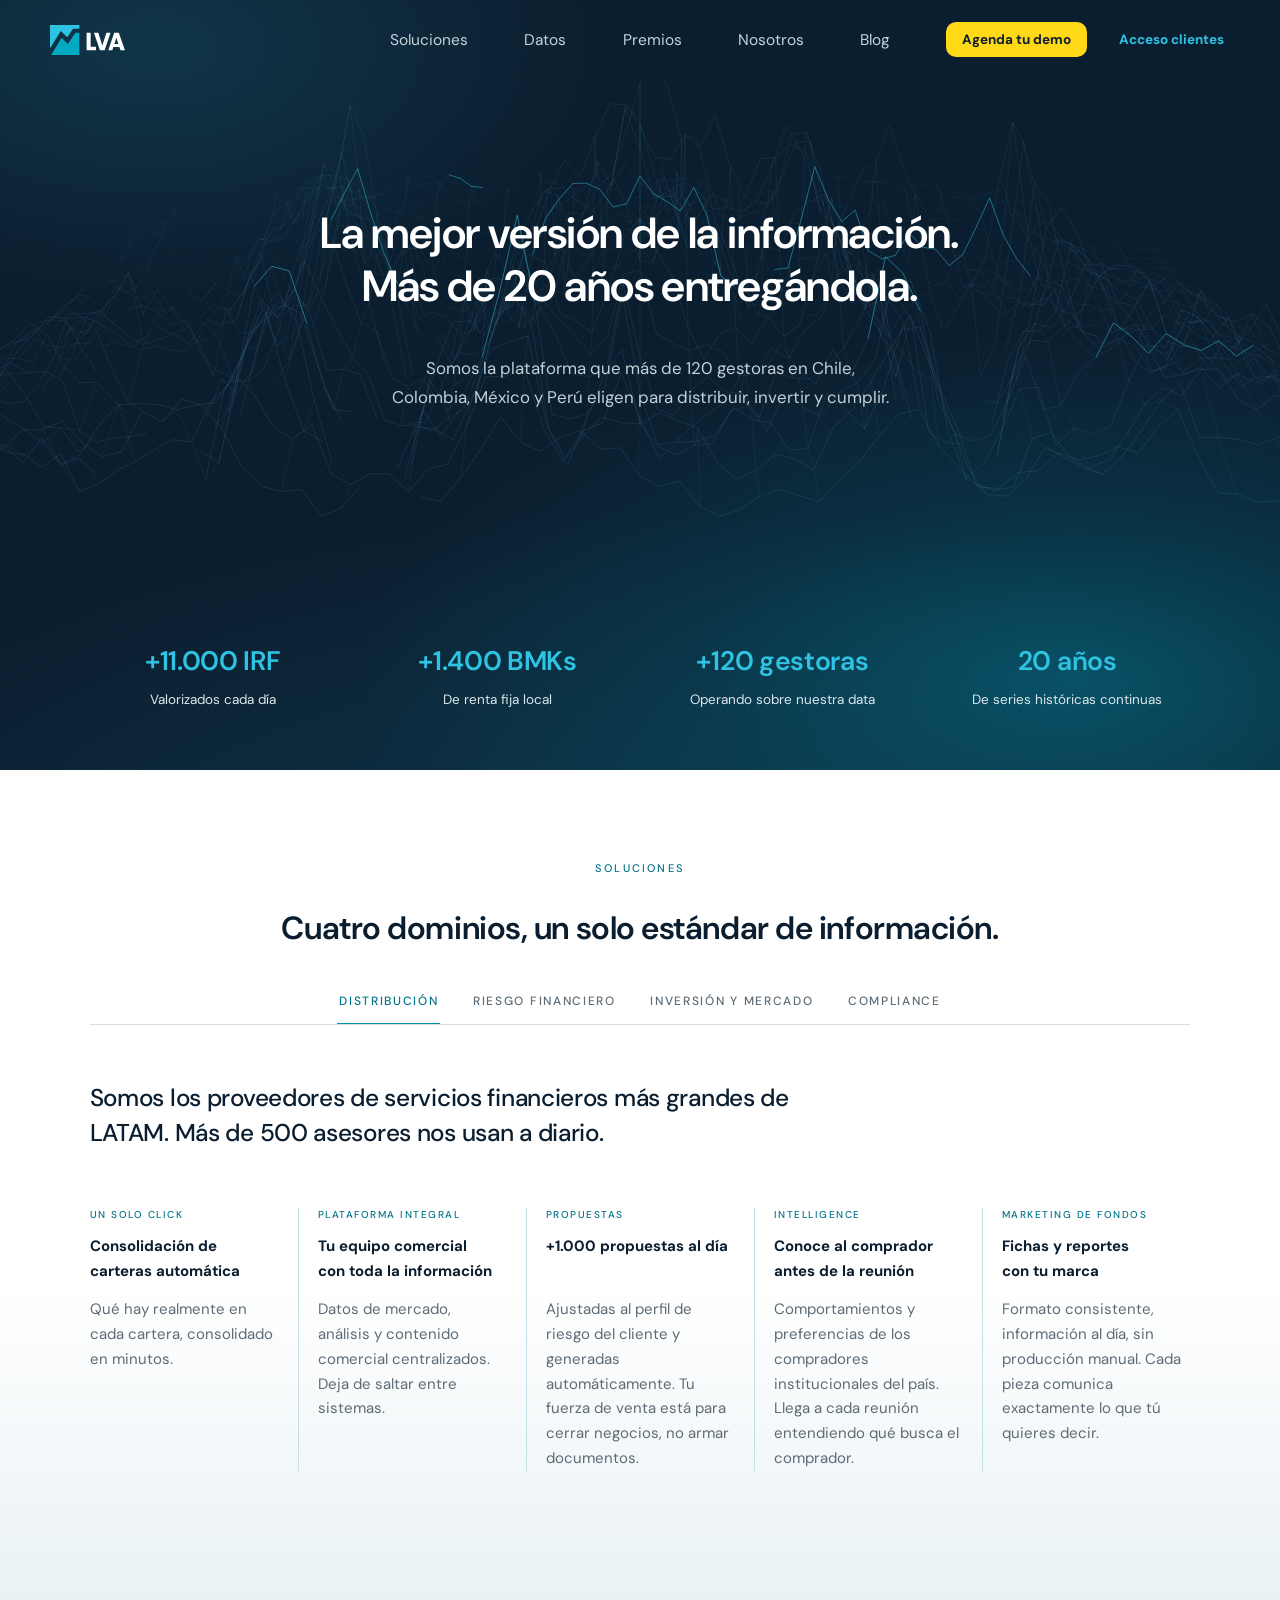
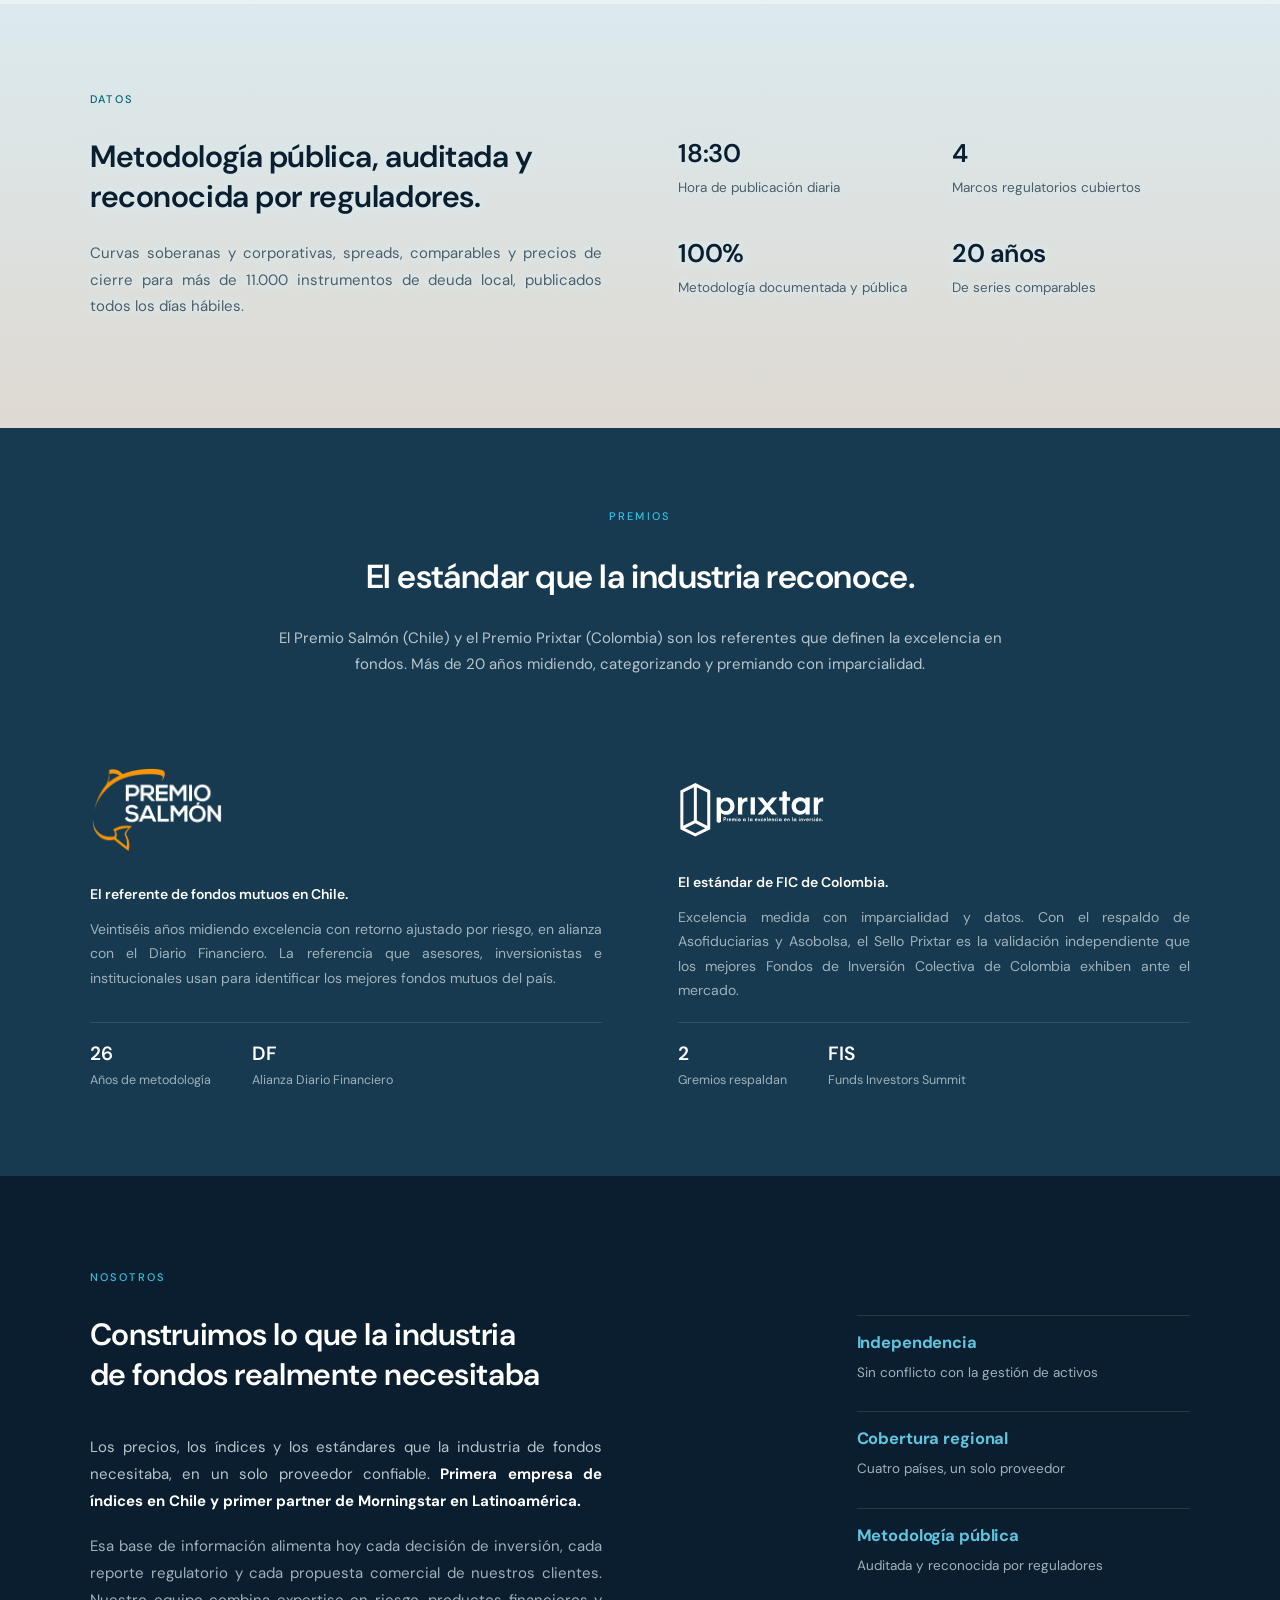
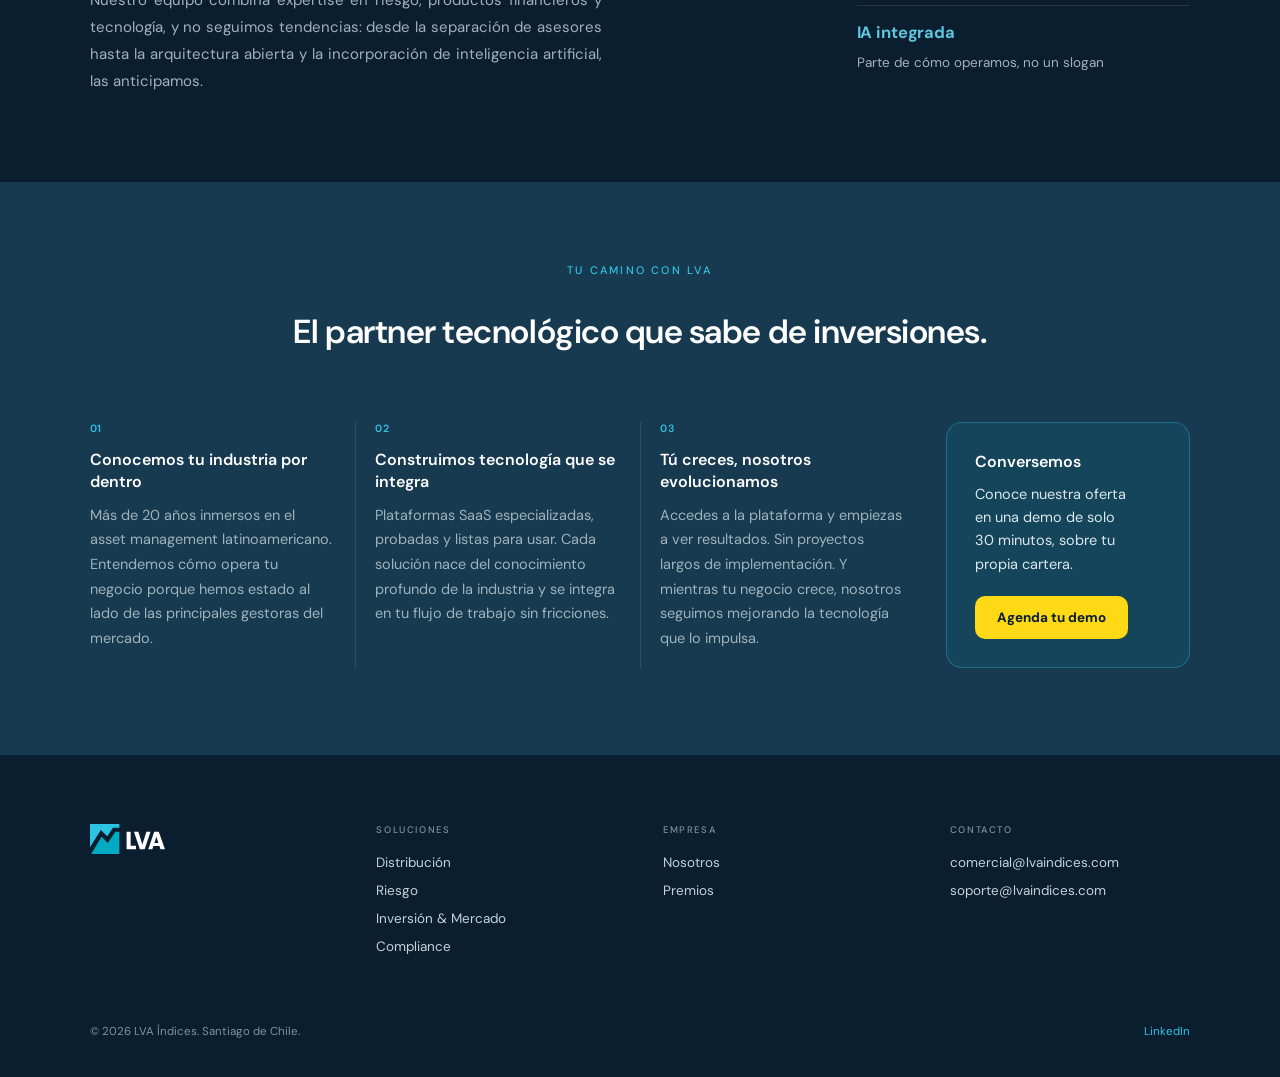
==== commit 6e0face3: ""Agenda tu demo" pasa de modal a página propia El modal se siente efímero para agendar una reunión c" ====
--- a/index.html
+++ b/index.html
@@ -39,7 +39,7 @@
                 <li><a href="blog.html">Blog</a></li>
             </ul>
             <div class="nav__actions">
-                <button type="button" class="btn-demo" data-abre="modal-demo">Agenda tu demo</button>
+                <a class="btn-demo" href="demo.html">Agenda tu demo</a>
                 <a class="nav__access" href="acceso.html">Acceso clientes</a>
             </div>
         </div>
@@ -306,7 +306,7 @@
                     <div class="how__cta-title">Conversemos</div>
                     <p class="how__cta-text">Conoce nuestra oferta en una demo de solo 30 minutos, sobre tu propia cartera.</p>
                 </div>
-                <button type="button" class="btn-demo" data-abre="modal-demo">Agenda tu demo</button>
+                <a class="btn-demo" href="demo.html">Agenda tu demo</a>
             </div>
         </div>
     </div>
@@ -347,85 +347,6 @@
     </div>
 </footer>
 
-<!-- Modal de "Agenda tu demo". Recupera el formulario que existía antes de la
-     V5. Los nombres de campo son los mismos de entonces (name, email, company,
-     phone, country, clientType, message) para que el backend que lo reciba no
-     tenga que renombrar nada. -->
-<div class="modal" id="modal-demo" hidden>
-    <div class="modal__fondo" data-cerrar></div>
-
-    <div class="modal__caja" role="dialog" aria-modal="true"
-         aria-labelledby="modal-demo-titulo" aria-describedby="modal-demo-bajada">
-
-        <button type="button" class="modal__cerrar" data-cerrar aria-label="Cerrar">
-            <svg width="16" height="16" viewBox="0 0 16 16" aria-hidden="true">
-                <path d="M1 1l14 14M15 1L1 15" stroke="currentColor" stroke-width="1.6" fill="none"/>
-            </svg>
-        </button>
-
-        <h2 class="modal__titulo" id="modal-demo-titulo">Agenda tu demo</h2>
-        <p class="modal__bajada" id="modal-demo-bajada">Completa el formulario y nos pondremos en contacto contigo a la brevedad.</p>
-
-        <form class="modal__form" id="form-demo" novalidate>
-            <div class="field">
-                <label class="field__label" for="d-nombre">Nombre completo *</label>
-                <input class="field__input" type="text" id="d-nombre" name="name" autocomplete="name" required>
-            </div>
-
-            <div class="field">
-                <label class="field__label" for="d-email">Email corporativo *</label>
-                <input class="field__input" type="email" id="d-email" name="email" autocomplete="email" required>
-            </div>
-
-            <div class="modal__fila">
-                <div class="field">
-                    <label class="field__label" for="d-empresa">Empresa *</label>
-                    <input class="field__input" type="text" id="d-empresa" name="company" autocomplete="organization" required>
-                </div>
-                <div class="field">
-                    <label class="field__label" for="d-tel">Teléfono</label>
-                    <input class="field__input" type="tel" id="d-tel" name="phone" autocomplete="tel">
-                </div>
-            </div>
-
-            <div class="field">
-                <label class="field__label" for="d-pais">País *</label>
-                <select class="field__input" id="d-pais" name="country" required>
-                    <option value="">Selecciona tu país</option>
-                    <option value="Chile">Chile</option>
-                    <option value="Colombia">Colombia</option>
-                    <option value="México">México</option>
-                    <option value="Perú">Perú</option>
-                    <option value="Otro">Otro</option>
-                </select>
-            </div>
-
-            <div class="field">
-                <label class="field__label" for="d-tipo">Tipo de organización *</label>
-                <select class="field__input" id="d-tipo" name="clientType" required>
-                    <option value="">Selecciona una opción</option>
-                    <option value="AGF">Gestora de Activos (AGF)</option>
-                    <option value="Distribuidora">Distribuidora / Agencia</option>
-                    <option value="AFP">AFP / Pensiones</option>
-                    <option value="Asset Manager Intl">Asset Manager Internacional</option>
-                    <option value="Otro">Otro</option>
-                </select>
-            </div>
-
-            <div class="field">
-                <label class="field__label" for="d-mensaje">Mensaje *</label>
-                <textarea class="field__input" id="d-mensaje" name="message" rows="4"
-                          placeholder="Cuéntanos cómo podemos ayudarte..." required></textarea>
-            </div>
-
-            <div class="modal__pie">
-                <button type="submit" class="modal__enviar">Enviar</button>
-                <p class="modal__msg" id="modal-demo-msg" role="status" aria-live="polite"></p>
-            </div>
-        </form>
-    </div>
-</div>
-
 <script src="assets/brand/field.js"></script>
 </body>
 </html>
--- a/styles.css
+++ b/styles.css
@@ -313,7 +313,7 @@
    --------------------------------------------------------------------------- */
 .solutions {
   background: linear-gradient(#FFFFFF 0%, #FFFFFF 62%, var(--v5-paper-edge) 100%);
-  padding: clamp(56px, 6.4vw, 88px) var(--v5-pad-content) clamp(88px, 9.6vw, 132px);
+  padding: clamp(64px, 7.2vw, 100px) var(--v5-pad-content) clamp(96px, 10.4vw, 144px);
 }
 
 .eyebrow {
@@ -399,7 +399,7 @@
    scrolleando, así que reservar la altura mayor solo dejaría un hueco. */
 /* Mismo valor que el margen de .panel__grid: el aire sobre el título y el
    que hay bajo la bajada quedan iguales. */
-.panels { margin-top: clamp(32px, 3.6vw, 50px); }
+.panels { margin-top: clamp(38px, 4.4vw, 62px); }
 
 .panel[hidden] { display: none; }
 
@@ -436,13 +436,13 @@
   max-width: 46ch;
   font-size: clamp(19px, 1.9vw, 26px);
   font-weight: 500;
-  line-height: 1.38;
+  line-height: 1.45;
   letter-spacing: -0.012em;
   color: var(--v5-on-light);
 }
 
 .panel__grid {
-  margin-top: clamp(32px, 3.6vw, 50px);
+  margin-top: clamp(38px, 4.4vw, 62px);
   display: grid;
   grid-template-columns: repeat(4, 1fr);
   /* El gap se guarda en una variable porque la línea separadora se coloca en
@@ -507,7 +507,9 @@
    plana. Con el color de marca aparecen como acento repetido. */
 .product__tag { font-size: 10px; font-weight: 500; letter-spacing: 0.15em; color: var(--v5-teal-deep); }
 .product__title {
-  margin-top: 7px;
+  /* 13px y no 7: el título comparte cuerpo e interlínea con el párrafo, así
+     que sin aire propio los tres bloques se leían como uno solo. */
+  margin-top: 13px;
   font-size: 15px;
   font-weight: 700;
   /* Misma interlínea que el párrafo: al mismo cuerpo, un 1.36 contra el 1.65
@@ -518,7 +520,7 @@
   /* Reparte las dos líneas en vez de dejar una palabra suelta abajo. */
   text-wrap: balance;
 }
-.product__body { margin-top: 6px; font-size: 15px; line-height: 1.65; color: var(--v5-on-light-body); }
+.product__body { margin-top: 14px; font-size: 15px; line-height: 1.65; color: var(--v5-on-light-body); }
 
 .reports { padding-top: 14px; border-top: 1px solid var(--v5-rule-light); }
 /* Lista, no píldoras: no llevan a ninguna parte, así que no deben parecer
@@ -1239,14 +1241,249 @@
 }
 
 
+
+
+/* ---------------------------------------------------------------------------
+   Página "Agenda tu demo"
+   ---------------------------------------------------------------------------
+   Reemplaza al modal: agendar una reunión comercial en una ventana flotante se
+   siente efímero, y una página tiene dirección propia que compartir o enlazar
+   desde una campaña, y sitio para el argumento junto al formulario.
+   Reutiliza .field / .field__input de la pantalla de acceso. */
+.demo {
+  padding: clamp(52px, 6vw, 84px) var(--v5-pad-content) clamp(72px, 8vw, 108px);
+}
+
+.demo__grid {
+  display: grid;
+  grid-template-columns: minmax(0, 0.85fr) minmax(0, 1fr);
+  gap: clamp(40px, 6vw, 96px);
+  align-items: start;
+}
+
+.demo__titulo {
+  margin: clamp(14px, 1.6vw, 20px) 0 0;
+  font-size: clamp(28px, 3.2vw, 44px);
+  font-weight: 600;
+  line-height: 1.16;
+  letter-spacing: -0.018em;
+  color: var(--v5-on-dark);
+  text-wrap: balance;
+}
+
+.demo__bajada {
+  margin: 18px 0 0;
+  max-width: 44ch;
+  font-size: 16px;
+  line-height: 1.7;
+  color: var(--v5-on-dark-dim);
+}
+
+.demo__lista {
+  margin: clamp(26px, 3vw, 36px) 0 0;
+  padding: 0;
+  list-style: none;
+  display: flex;
+  flex-direction: column;
+  gap: 12px;
+}
+
+.demo__lista li {
+  position: relative;
+  padding-left: 24px;
+  font-size: 15px;
+  line-height: 1.6;
+  color: var(--v5-on-dark-muted);
+}
+
+/* Guion turquesa en vez de viñeta: la lista apoya el argumento, no enumera. */
+.demo__lista li::before {
+  content: "";
+  position: absolute;
+  left: 0;
+  top: 0.72em;
+  width: 12px;
+  height: 1px;
+  background: var(--v5-teal-light);
+}
+
+.demo__contacto {
+  margin-top: clamp(30px, 3.4vw, 42px);
+  padding-top: clamp(22px, 2.4vw, 28px);
+  border-top: 1px solid var(--v5-rule-dark);
+  font-size: 14.5px;
+  line-height: 1.6;
+}
+
+.demo__contacto span { display: block; color: var(--v5-on-dark-faint); }
+.demo__contacto a { display: inline-block; margin-top: 4px; font-weight: 500; }
+
+.demo__form {
+  padding: clamp(26px, 3vw, 38px);
+  border-radius: 16px;
+  background: rgba(255, 255, 255, 0.035);
+  border: 1px solid var(--v5-rule-dark);
+}
+
+.demo__fila {
+  display: grid;
+  grid-template-columns: 1fr 1fr;
+  gap: 14px;
+}
+
+.demo__fila .field + .field { margin-top: 0; }
+
+.demo__form select.field__input {
+  appearance: none;
+  background-image: url("data:image/svg+xml,%3Csvg xmlns='http://www.w3.org/2000/svg' width='12' height='8'%3E%3Cpath d='M1 1l5 5 5-5' stroke='%23C4D2DA' stroke-width='1.6' fill='none'/%3E%3C/svg%3E");
+  background-repeat: no-repeat;
+  background-position: right 14px center;
+  padding-right: 38px;
+}
+
+.demo__form textarea.field__input { resize: vertical; min-height: 96px; }
+
+.demo__enviar {
+  margin-top: 24px;
+  width: 100%;
+  padding: 14px;
+  font-family: inherit;
+  font-size: 15px;
+  font-weight: 700;
+  color: var(--v5-navy);
+  background: var(--v5-yellow);
+  border: 0;
+  border-radius: 10px;
+  cursor: pointer;
+  transition: background 0.18s ease;
+}
+
+.demo__enviar:hover { background: var(--v5-yellow-hover); }
+
+.demo__msg {
+  margin: 14px 0 0;
+  min-height: 1.2em;
+  font-size: 13px;
+  line-height: 1.5;
+  color: var(--v5-teal-light);
+}
+
+@media (max-width: 900px) {
+  .demo__grid { grid-template-columns: 1fr; }
+}
+
+@media (max-width: 520px) {
+  .demo__fila { grid-template-columns: 1fr; }
+  .demo__fila .field + .field { margin-top: 13px; }
+}
+
+/* ---------------------------------------------------------------------------
+   Listado del blog
+   ---------------------------------------------------------------------------
+   Mismo bloque superior del sitio y tarjetas sin caja: la foto y las reglas
+   finas ordenan la cuadrícula, como en Soluciones. */
+.blog__hero {
+  text-align: center;
+  padding: clamp(48px, 5.6vw, 76px) var(--v5-pad-content) clamp(56px, 6.4vw, 84px);
+}
+
+.blog__titulo {
+  margin: clamp(16px, 1.8vw, 22px) auto 0;
+  max-width: 18ch;
+  font-size: clamp(30px, 3.6vw, 50px);
+  font-weight: 600;
+  line-height: 1.16;
+  letter-spacing: -0.018em;
+  color: var(--v5-on-dark);
+  text-wrap: balance;
+}
+
+.blog__bajada {
+  margin: 16px auto 0;
+  max-width: 46ch;
+  font-size: 15.5px;
+  line-height: 1.65;
+  color: var(--v5-on-dark-dim);
+}
+
+.blog {
+  background: linear-gradient(#FFFFFF 0%, #FFFFFF 62%, var(--v5-paper-edge) 100%);
+  padding: clamp(64px, 7.2vw, 100px) var(--v5-pad-content) clamp(96px, 10.4vw, 144px);
+}
+
+.blog__grid {
+  display: grid;
+  grid-template-columns: repeat(auto-fill, minmax(300px, 1fr));
+  gap: clamp(36px, 4vw, 56px);
+}
+
+.entrada { display: block; color: inherit; }
+
+.entrada__foto {
+  aspect-ratio: 16 / 10;
+  overflow: hidden;
+  border-radius: 12px;
+  background: var(--v5-paper-edge);
+}
+
+.entrada__foto img {
+  width: 100%;
+  height: 100%;
+  object-fit: cover;
+  display: block;
+  transition: transform 0.4s ease;
+}
+
+.entrada:hover .entrada__foto img { transform: scale(1.03); }
+
+.entrada__meta {
+  margin-top: 18px;
+  display: flex;
+  align-items: center;
+  gap: 10px;
+  font-size: 11.5px;
+  letter-spacing: 0.02em;
+  color: var(--v5-teal-deep);
+}
+
+.entrada__meta i { width: 3px; height: 3px; border-radius: 999px; background: currentColor; opacity: 0.6; }
+
+.entrada__titulo {
+  margin: 10px 0 0;
+  font-size: clamp(19px, 1.7vw, 22px);
+  font-weight: 600;
+  line-height: 1.3;
+  letter-spacing: -0.012em;
+  color: var(--v5-on-light);
+  text-wrap: balance;
+}
+
+.entrada__bajada {
+  margin: 10px 0 0;
+  font-size: 15px;
+  line-height: 1.65;
+  color: var(--v5-on-light-body);
+}
+
+.entrada__enlace {
+  display: inline-block;
+  margin-top: 14px;
+  font-size: 13.5px;
+  font-weight: 500;
+  color: var(--v5-teal-deep);
+}
+
+.entrada:hover .entrada__enlace { text-decoration: underline; text-underline-offset: 3px; }
+
 /* ---------------------------------------------------------------------------
    Post del blog — diseño V5
    ---------------------------------------------------------------------------
-   Reemplaza al layout heredado de styles-legacy.css. La cabecera es el mismo
+   Reemplaza al layout heredado del sitio anterior. La cabecera es el mismo
    bloque navy del sitio; el cuerpo va sobre papel, con medida corta: 68
    caracteres por línea es el rango cómodo para leer seguido, y por eso el
    ancho no sigue al de las secciones comerciales. */
 .post__hero {
+  text-align: center;
   padding: clamp(56px, 6.4vw, 88px) var(--v5-pad-content) clamp(40px, 4.4vw, 60px);
 }
 
@@ -1258,9 +1495,10 @@
 }
 
 .post__titulo {
-  margin: clamp(18px, 2vw, 26px) 0 0;
-  max-width: 15ch;
-  min-width: 0;
+  /* Centrado: el auto de los lados es lo que centra la caja; el text-align lo
+     hereda del hero. Sin max-width el titular se estiraría de borde a borde. */
+  margin: clamp(18px, 2vw, 26px) auto 0;
+  max-width: 19ch;
   font-size: clamp(30px, 3.9vw, 54px);
   font-weight: 600;
   line-height: 1.14;
@@ -1274,6 +1512,7 @@
   display: flex;
   flex-wrap: wrap;
   align-items: center;
+  justify-content: center;
   gap: 10px 14px;
   font-size: 13px;
   color: var(--v5-on-dark-dim);
@@ -1308,7 +1547,9 @@
 }
 
 .post__texto {
-  max-width: 680px;
+  /* 750px a 18px son unos 75 caracteres por línea: el techo del rango cómodo
+     para leer seguido. A 680 la columna se sentía estrecha. */
+  max-width: 750px;
   margin: 0 auto;
   font-size: 18px;
   line-height: 1.75;
@@ -1365,142 +1606,6 @@
 
 
 /* ---------------------------------------------------------------------------
-   Modal de "Agenda tu demo"
-   ---------------------------------------------------------------------------
-   Recupera el formulario que existía antes de la V5. Va en navy y reutiliza
-   .field / .field__input de la pantalla de acceso: es el mismo tipo de pieza y
-   no hay razón para que se vean distintas. */
-.modal[hidden] { display: none; }
-
-.modal {
-  position: fixed;
-  inset: 0;
-  z-index: 100;
-  display: grid;
-  place-items: center;
-  padding: clamp(16px, 4vw, 40px);
-}
-
-.modal__fondo {
-  position: absolute;
-  inset: 0;
-  background: rgba(5, 16, 26, 0.72);
-}
-
-.modal__caja {
-  position: relative;
-  width: 100%;
-  max-width: 520px;
-  /* El formulario es largo: en pantallas bajas la caja se desplaza por dentro
-     y no empuja la página. */
-  max-height: calc(100dvh - clamp(32px, 8vw, 80px));
-  overflow-y: auto;
-  --pad: clamp(24px, 3vw, 34px);
-  padding: var(--pad);
-  border-radius: 16px;
-  background: var(--v5-navy);
-  border: 1px solid rgba(47, 195, 227, 0.24);
-  box-shadow: 0 24px 60px rgba(0, 0, 0, 0.45);
-}
-
-.modal__cerrar {
-  position: absolute;
-  top: 16px; right: 16px;
-  width: 34px; height: 34px;
-  display: grid;
-  place-items: center;
-  border: 0;
-  border-radius: 999px;
-  background: none;
-  color: var(--v5-on-dark-nav);
-  cursor: pointer;
-  transition: color 0.18s ease, background 0.18s ease;
-}
-
-.modal__cerrar:hover { color: var(--v5-on-dark); background: rgba(255, 255, 255, 0.08); }
-
-.modal__titulo {
-  margin: 0 36px 0 0;
-  font-size: clamp(22px, 2.2vw, 27px);
-  font-weight: 600;
-  line-height: 1.22;
-  letter-spacing: -0.012em;
-  color: var(--v5-on-dark);
-}
-
-.modal__bajada {
-  margin: 10px 0 0;
-  font-size: 14.5px;
-  line-height: 1.6;
-  color: var(--v5-on-dark-dim);
-}
-
-.modal__form { margin-top: clamp(18px, 2vw, 24px); }
-
-/* Empresa y teléfono comparten fila: son cortos y acortan el formulario. */
-.modal__fila {
-  display: grid;
-  grid-template-columns: 1fr 1fr;
-  gap: 14px;
-}
-
-.modal__fila .field + .field { margin-top: 0; }
-
-.modal__form select.field__input {
-  /* La flecha nativa desaparece sobre fondo oscuro en algunos navegadores. */
-  appearance: none;
-  background-image: url("data:image/svg+xml,%3Csvg xmlns='http://www.w3.org/2000/svg' width='12' height='8'%3E%3Cpath d='M1 1l5 5 5-5' stroke='%23C4D2DA' stroke-width='1.6' fill='none'/%3E%3C/svg%3E");
-  background-repeat: no-repeat;
-  background-position: right 16px center;
-  padding-right: 40px;
-}
-
-.modal__form textarea.field__input { resize: vertical; min-height: 78px; }
-
-/* El pie se queda pegado al fondo de la caja mientras el formulario se
-   desplaza: con siete campos el botón caía fuera de la ventana y no se veía.
-   Los márgenes negativos lo hacen sangrar hasta los bordes para que el fondo
-   tape el texto que pasa por debajo. */
-.modal__pie {
-  position: sticky;
-  bottom: calc(var(--pad) * -1);
-  margin: 18px calc(var(--pad) * -1) calc(var(--pad) * -1);
-  padding: 14px var(--pad) var(--pad);
-  background: linear-gradient(to top, var(--v5-navy) 76%, rgba(11, 30, 47, 0));
-}
-
-.modal__enviar {
-  width: 100%;
-  padding: 14px;
-  font-family: inherit;
-  font-size: 15px;
-  font-weight: 700;
-  color: var(--v5-navy);
-  background: var(--v5-yellow);
-  border: 0;
-  border-radius: 10px;
-  cursor: pointer;
-  transition: background 0.18s ease;
-}
-
-.modal__enviar:hover { background: var(--v5-yellow-hover); }
-
-.modal__msg {
-  margin: 14px 0 0;
-  min-height: 1.2em;
-  font-size: 13px;
-  line-height: 1.5;
-  color: var(--v5-teal-light);
-}
-
-@media (max-width: 460px) {
-  /* Apilados, la separación la da el row-gap. El margin-top se sumaba al
-     gap y dejaba 30px donde el resto del formulario usa 16. */
-  .modal__fila { grid-template-columns: 1fr; row-gap: 16px; }
-}
-
-
-/* ---------------------------------------------------------------------------
    Justificado condicionado al ancho de la COLUMNA (no de la pantalla)
    ---------------------------------------------------------------------------
    El texto va en bloque justificado, que es lo pedido. Pero sin partición con
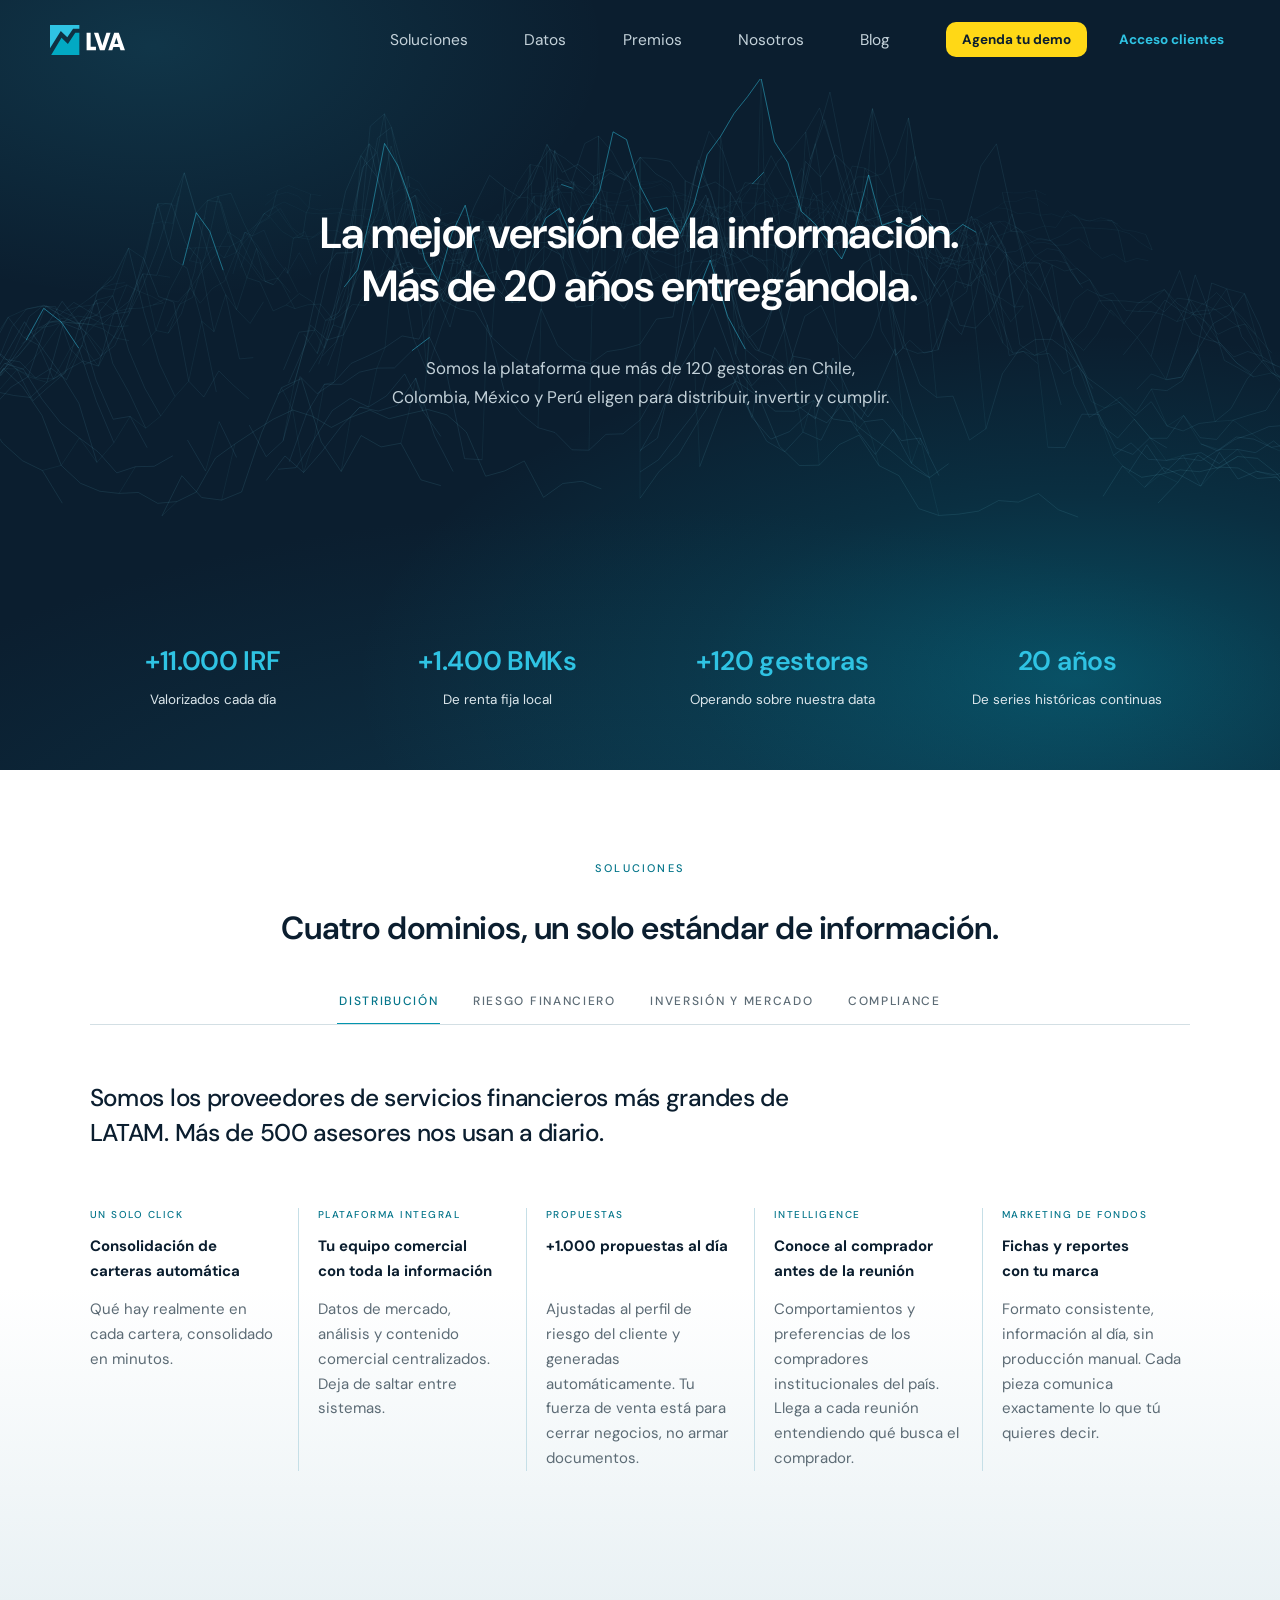
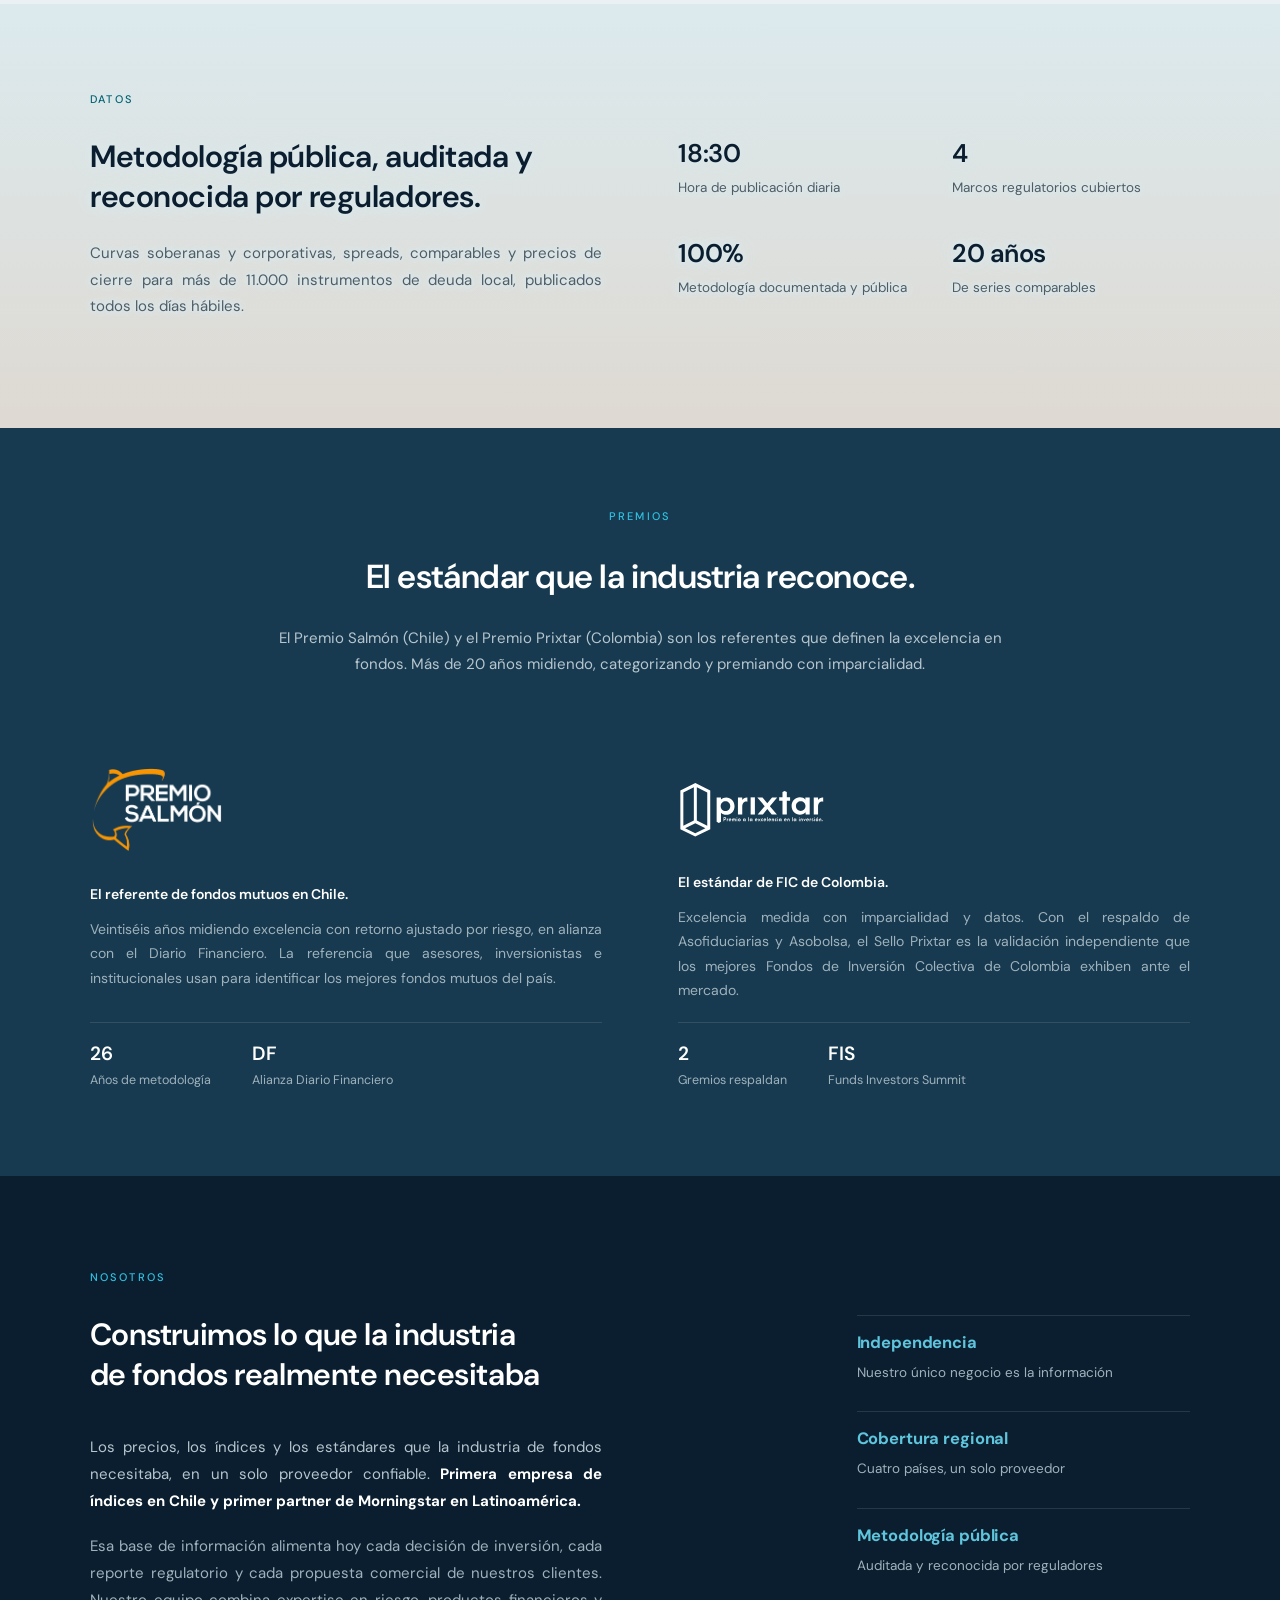
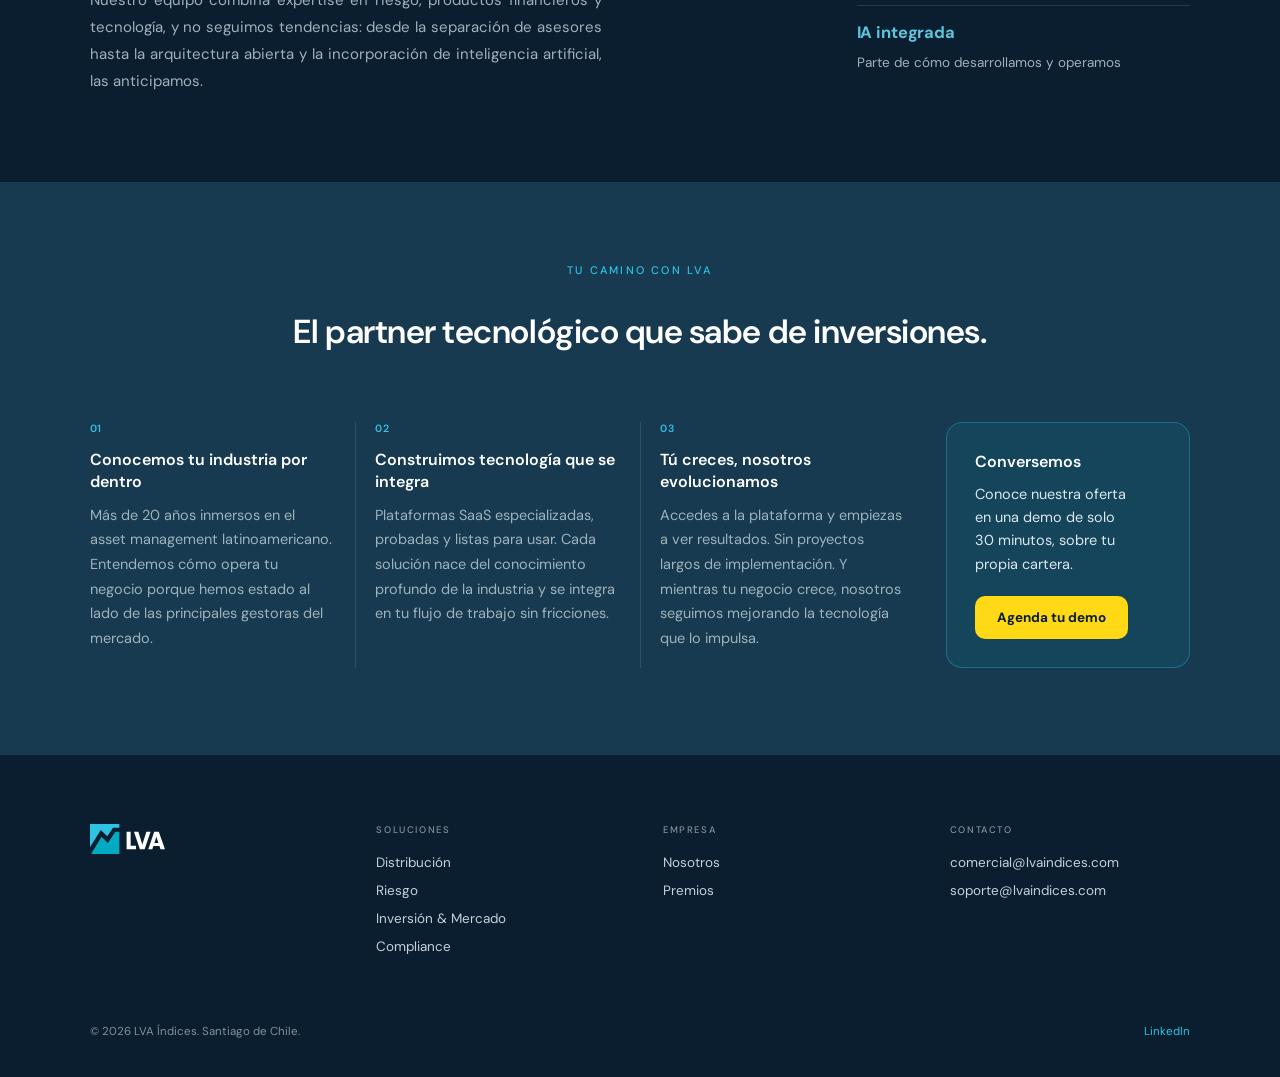
==== commit 2702563d: "Los pilares de Nosotros afirman en vez de contrastar Criterio de marca: "no me importa cómo venda el" ====
--- a/index.html
+++ b/index.html
@@ -271,10 +271,10 @@
 
         <div class="about__side">
             <div class="pillars">
-                <div class="pillar"><div class="pillar__k">Independencia</div><div class="pillar__v">Sin conflicto con la gestión de activos</div></div>
+                <div class="pillar"><div class="pillar__k">Independencia</div><div class="pillar__v">Nuestro único negocio es la información</div></div>
                 <div class="pillar"><div class="pillar__k">Cobertura regional</div><div class="pillar__v">Cuatro países, un solo proveedor</div></div>
                 <div class="pillar"><div class="pillar__k">Metodología pública</div><div class="pillar__v">Auditada y reconocida por reguladores</div></div>
-                <div class="pillar"><div class="pillar__k">IA integrada</div><div class="pillar__v">Parte de cómo operamos, no un slogan</div></div>
+                <div class="pillar"><div class="pillar__k">IA integrada</div><div class="pillar__v">Parte de cómo desarrollamos y operamos</div></div>
             </div>
         </div>
     </div>
--- a/styles.css
+++ b/styles.css
@@ -1384,13 +1384,15 @@
    finas ordenan la cuadrícula, como en Soluciones. */
 .blog__hero {
   text-align: center;
-  padding: clamp(48px, 5.6vw, 76px) var(--v5-pad-content) clamp(56px, 6.4vw, 84px);
+  /* Más baja de lo que pedía el diseño: a 1440x900 la primera entrada quedaba
+     cortada por abajo. El listado es el contenido; la cabecera, el marco. */
+  padding: clamp(40px, 3.6vw, 52px) var(--v5-pad-content) clamp(40px, 4vw, 56px);
 }
 
 .blog__titulo {
   margin: clamp(16px, 1.8vw, 22px) auto 0;
   max-width: 18ch;
-  font-size: clamp(30px, 3.6vw, 50px);
+  font-size: clamp(28px, 3vw, 42px);
   font-weight: 600;
   line-height: 1.16;
   letter-spacing: -0.018em;
@@ -1484,7 +1486,9 @@
    ancho no sigue al de las secciones comerciales. */
 .post__hero {
   text-align: center;
-  padding: clamp(56px, 6.4vw, 88px) var(--v5-pad-content) clamp(40px, 4.4vw, 60px);
+  /* Recortada: con la imagen debajo, el texto del artículo no empezaba hasta
+     los 912px y no se veía ni una línea sin desplazar. */
+  padding: clamp(36px, 3.4vw, 48px) var(--v5-pad-content) clamp(28px, 2.6vw, 36px);
 }
 
 .post__vuelta {
@@ -1534,7 +1538,11 @@
 .post__media iframe {
   display: block;
   width: 100%;
+  /* Tope de alto además de la proporción: a 1040px de ancho, un 16:9 daba 585px
+     de imagen y empujaba el texto fuera de la pantalla. El recorte lo absorbe
+     object-fit. */
   aspect-ratio: 16 / 9;
+  max-height: clamp(200px, 23.5vw, 338px);
   object-fit: cover;
   border: 0;
   border-radius: 14px;
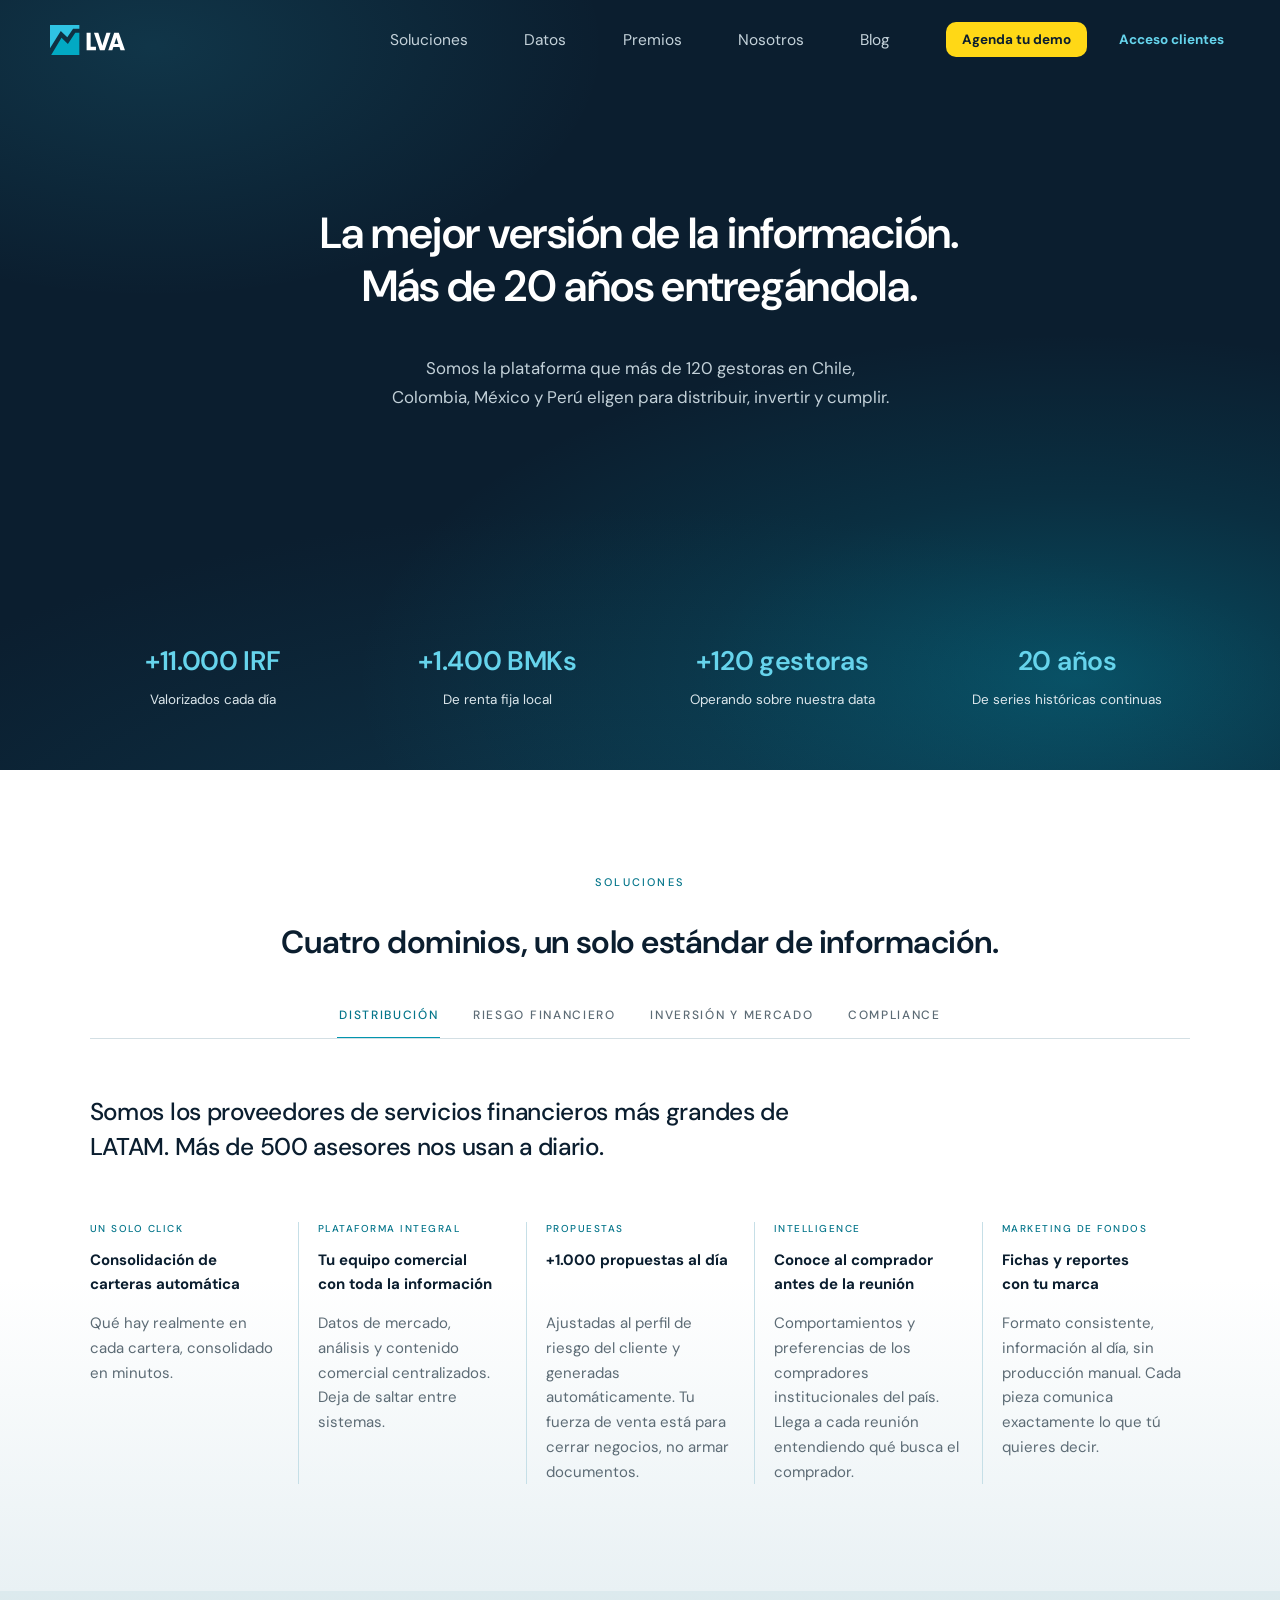
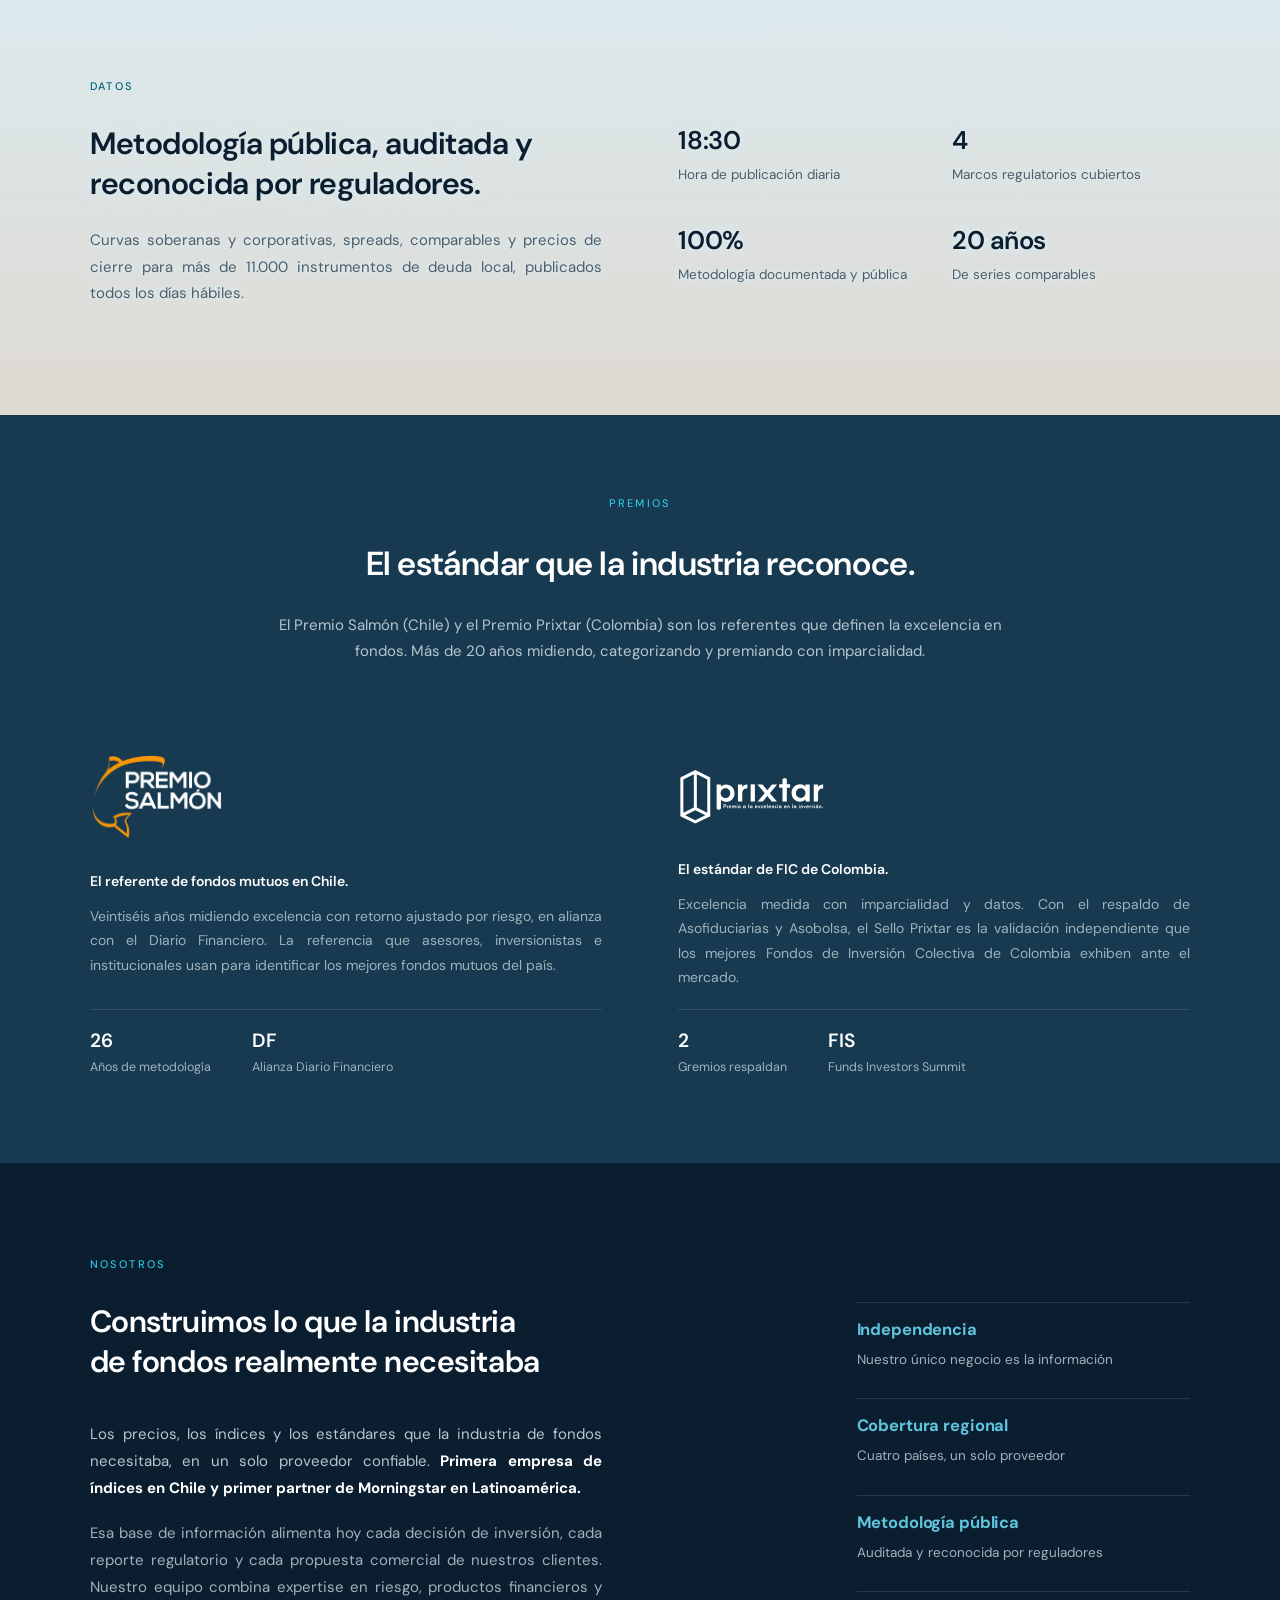
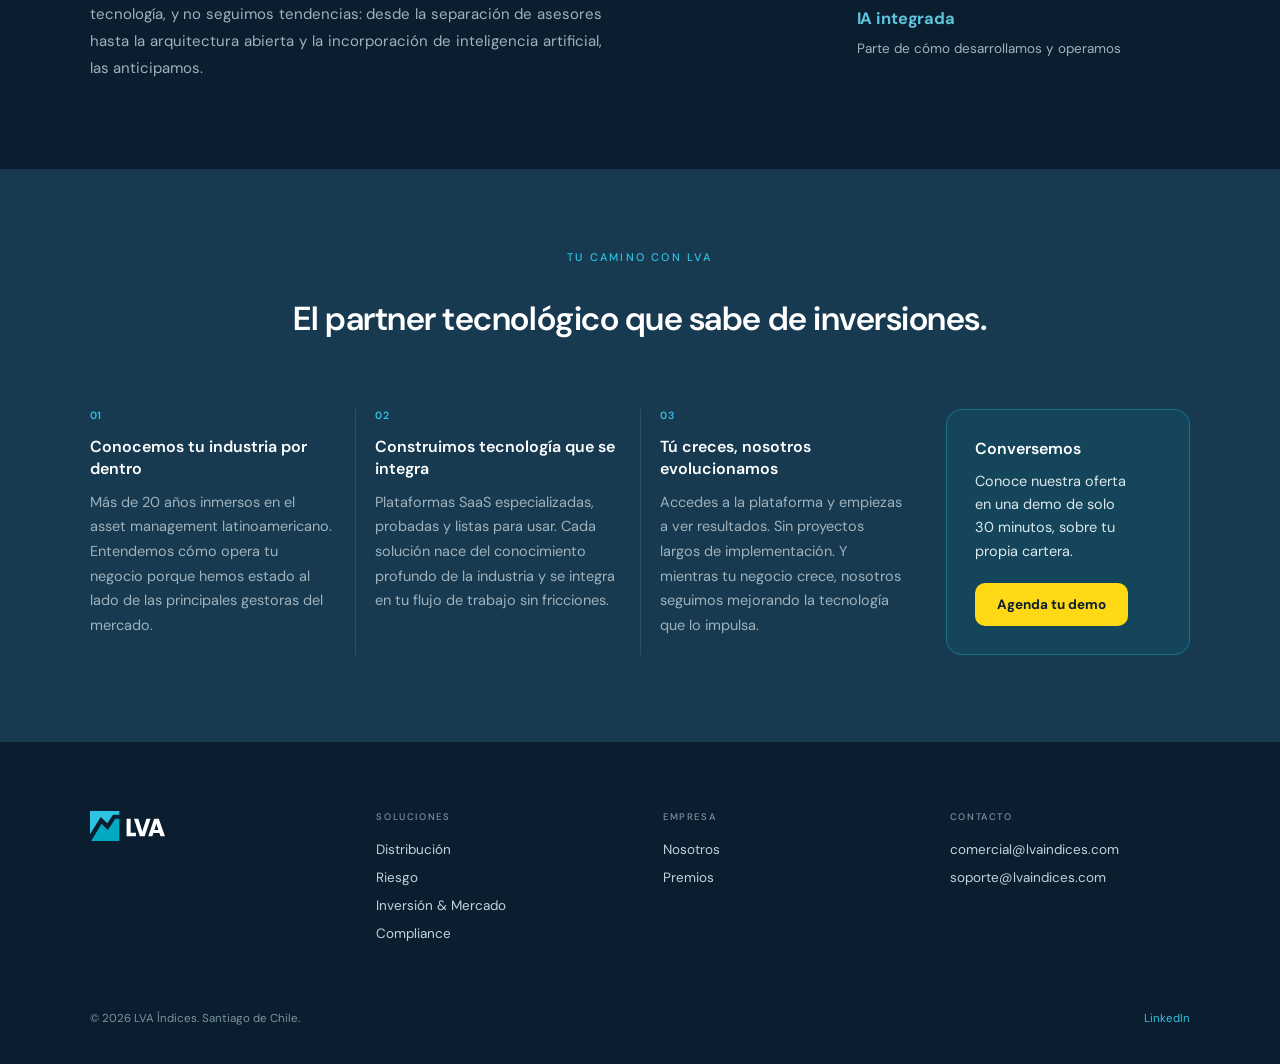
==== commit 00fef917: "Los textos del sitio se pueden editar desde una hoja Cada texto editable lleva data-txt con su clave" ====
--- a/index.html
+++ b/index.html
@@ -48,17 +48,17 @@
     <section class="hero">
         <canvas class="hero__canvas" data-field="hero" aria-hidden="true"></canvas>
         <div class="hero__inner wrap">
-            <h1>La mejor versión de la información.<br>Más de 20 años entregándola.</h1>
-            <p class="hero__lead">Somos la plataforma que más de 120 gestoras en Chile, Colombia, México y Perú eligen para distribuir, invertir y cumplir.</p>
+            <h1 data-txt="portada.hero.titular1">La mejor versión de la información.<br>Más de 20 años entregándola.</h1>
+            <p class="hero__lead" data-txt="portada.hero.parrafo1">Somos la plataforma que más de 120 gestoras en Chile, Colombia, México y Perú eligen para distribuir, invertir y cumplir.</p>
         </div>
     </section>
 
     <section class="kpis" aria-label="Cifras de cobertura">
         <div class="kpis__grid wrap">
-            <div class="kpi"><div class="kpi__n">+11.000 IRF</div><div class="kpi__l">Valorizados cada día</div></div>
-            <div class="kpi"><div class="kpi__n">+1.400 BMKs</div><div class="kpi__l">De renta fija local</div></div>
-            <div class="kpi"><div class="kpi__n">+120 gestoras</div><div class="kpi__l">Operando sobre nuestra data</div></div>
-            <div class="kpi"><div class="kpi__n">20 años</div><div class="kpi__l">De series históricas continuas</div></div>
+            <div class="kpi"><div class="kpi__n" data-txt="portada.cifras.cifra1">+11.000 IRF</div><div class="kpi__l" data-txt="portada.cifras.cifra-pie1">Valorizados cada día</div></div>
+            <div class="kpi"><div class="kpi__n" data-txt="portada.cifras.cifra2">+1.400 BMKs</div><div class="kpi__l" data-txt="portada.cifras.cifra-pie2">De renta fija local</div></div>
+            <div class="kpi"><div class="kpi__n" data-txt="portada.cifras.cifra3">+120 gestoras</div><div class="kpi__l" data-txt="portada.cifras.cifra-pie3">Operando sobre nuestra data</div></div>
+            <div class="kpi"><div class="kpi__n" data-txt="portada.cifras.cifra4">20 años</div><div class="kpi__l" data-txt="portada.cifras.cifra-pie4">De series históricas continuas</div></div>
         </div>
     </section>
 
@@ -66,8 +66,8 @@
 
 <section class="solutions" id="soluciones">
     <div class="wrap">
-        <div class="eyebrow eyebrow--center">SOLUCIONES</div>
-        <h2>Cuatro dominios, un solo estándar de información.</h2>
+        <div class="eyebrow eyebrow--center" data-txt="portada.soluciones.rotulo1">SOLUCIONES</div>
+        <h2 data-txt="portada.soluciones.titulo1">Cuatro dominios, un solo estándar de información.</h2>
 
         <!-- Menú de áreas: una sola se muestra a la vez. Reemplaza a las cuatro
              columnas con "Leer más", donde el detalle quedaba escondido. -->
@@ -86,120 +86,120 @@
 
         <div class="panels">
                 <div class="panel" role="tabpanel" id="panel-distribucion" aria-labelledby="tab-distribucion">
-                    <p class="panel__intro">Somos los proveedores de servicios financieros más grandes de LATAM. Más de 500 asesores nos usan a diario.</p>
+                    <p class="panel__intro" data-txt="portada.soluciones.parrafo1">Somos los proveedores de servicios financieros más grandes de LATAM. Más de 500 asesores nos usan a diario.</p>
                     <div class="panel__grid">
                         <div class="product">
-                            <div class="product__tag">UN SOLO CLICK</div>
-                            <div class="product__title">Consolidación de carteras automática</div>
-                            <div class="product__body">Qué hay realmente en cada cartera, consolidado en minutos.</div>
-                        </div>
-                        <div class="product">
-                            <div class="product__tag">PLATAFORMA INTEGRAL</div>
-                            <div class="product__title">Tu equipo comercial con toda la información</div>
-                            <div class="product__body">Datos de mercado, análisis y contenido comercial centralizados. Deja de saltar entre sistemas.</div>
-                        </div>
-                        <div class="product">
-                            <div class="product__tag">PROPUESTAS</div>
-                            <div class="product__title">+1.000 propuestas al día</div>
-                            <div class="product__body">Ajustadas al perfil de riesgo del cliente y generadas automáticamente. Tu fuerza de venta está para cerrar negocios, no armar documentos.</div>
-                        </div>
-                        <div class="product">
-                            <div class="product__tag">INTELLIGENCE</div>
-                            <div class="product__title">Conoce al comprador antes de la reunión</div>
-                            <div class="product__body">Comportamientos y preferencias de los compradores institucionales del país. Llega a cada reunión entendiendo qué busca el comprador.</div>
-                        </div>
-                        <div class="product">
-                            <div class="product__tag">MARKETING DE FONDOS</div>
-                            <div class="product__title">Fichas y reportes con tu marca</div>
-                            <div class="product__body">Formato consistente, información al día, sin producción manual. Cada pieza comunica exactamente lo que tú quieres decir.</div>
+                            <div class="product__tag" data-txt="portada.soluciones.ficha-etiqueta1">UN SOLO CLICK</div>
+                            <div class="product__title" data-txt="portada.soluciones.ficha-titulo1">Consolidación de carteras automática</div>
+                            <div class="product__body" data-txt="portada.soluciones.ficha-texto1">Qué hay realmente en cada cartera, consolidado en minutos.</div>
+                        </div>
+                        <div class="product">
+                            <div class="product__tag" data-txt="portada.soluciones.ficha-etiqueta2">PLATAFORMA INTEGRAL</div>
+                            <div class="product__title" data-txt="portada.soluciones.ficha-titulo2">Tu equipo comercial con toda la información</div>
+                            <div class="product__body" data-txt="portada.soluciones.ficha-texto2">Datos de mercado, análisis y contenido comercial centralizados. Deja de saltar entre sistemas.</div>
+                        </div>
+                        <div class="product">
+                            <div class="product__tag" data-txt="portada.soluciones.ficha-etiqueta3">PROPUESTAS</div>
+                            <div class="product__title" data-txt="portada.soluciones.ficha-titulo3">+1.000 propuestas al día</div>
+                            <div class="product__body" data-txt="portada.soluciones.ficha-texto3">Ajustadas al perfil de riesgo del cliente y generadas automáticamente. Tu fuerza de venta está para cerrar negocios, no armar documentos.</div>
+                        </div>
+                        <div class="product">
+                            <div class="product__tag" data-txt="portada.soluciones.ficha-etiqueta4">INTELLIGENCE</div>
+                            <div class="product__title" data-txt="portada.soluciones.ficha-titulo4">Conoce al comprador antes de la reunión</div>
+                            <div class="product__body" data-txt="portada.soluciones.ficha-texto4">Comportamientos y preferencias de los compradores institucionales del país. Llega a cada reunión entendiendo qué busca el comprador.</div>
+                        </div>
+                        <div class="product">
+                            <div class="product__tag" data-txt="portada.soluciones.ficha-etiqueta5">MARKETING DE FONDOS</div>
+                            <div class="product__title" data-txt="portada.soluciones.ficha-titulo5">Fichas y reportes con tu marca</div>
+                            <div class="product__body" data-txt="portada.soluciones.ficha-texto5">Formato consistente, información al día, sin producción manual. Cada pieza comunica exactamente lo que tú quieres decir.</div>
                         </div>
                     </div>
                 </div>
 
                 <div class="panel" role="tabpanel" id="panel-riesgo" aria-labelledby="tab-riesgo" hidden>
-                    <p class="panel__intro">Una nueva forma de entender tu riesgo. +3.000&nbsp;reportes, +70&nbsp;fondos y +6.000&nbsp;millones gestionados.</p>
+                    <p class="panel__intro" data-txt="portada.soluciones.parrafo2">Una nueva forma de entender tu riesgo. +3.000&nbsp;reportes, +70&nbsp;fondos y +6.000&nbsp;millones gestionados.</p>
                     <div class="panel__grid">
                         <div class="product">
-                            <div class="product__tag">PRE-TRADE</div>
-                            <div class="product__title">Métricas antes de tomar la decisión</div>
-                            <div class="product__body">Análisis en tiempo real, conectado a tu proceso de inversión.</div>
-                        </div>
-                        <div class="product">
-                            <div class="product__tag">CARTERAS COMPLEJAS</div>
-                            <div class="product__title">Renta fija, derivados y alternativos</div>
-                            <div class="product__body">Modelamiento apoyado en veinte años de experiencia local.</div>
-                        </div>
-                        <div class="product">
-                            <div class="product__tag">NCG 507</div>
-                            <div class="product__title">Cumple la norma a cabalidad</div>
-                            <div class="product__body">Todas tus políticas y reportes, sin importar la cantidad de fondos.</div>
-                        </div>
-                        <div class="product">
-                            <div class="product__tag">AUTOMATIZACIÓN</div>
-                            <div class="product__title">Dedícate al análisis, no a los cálculos</div>
-                            <div class="product__body">Todo automatizado y sin fricción con tus procesos. Usamos la mejor información del mercado y la combinamos con tu visión.</div>
-                        </div>
-                        <div class="product">
-                            <div class="product__tag">PLATAFORMA</div>
-                            <div class="product__title">Tecnología, no solo datos</div>
-                            <div class="product__body">MCPs para alimentar tus agentes y control operativo del servicio.</div>
+                            <div class="product__tag" data-txt="portada.soluciones.ficha-etiqueta6">PRE-TRADE</div>
+                            <div class="product__title" data-txt="portada.soluciones.ficha-titulo6">Métricas antes de tomar la decisión</div>
+                            <div class="product__body" data-txt="portada.soluciones.ficha-texto6">Análisis en tiempo real, conectado a tu proceso de inversión.</div>
+                        </div>
+                        <div class="product">
+                            <div class="product__tag" data-txt="portada.soluciones.ficha-etiqueta7">CARTERAS COMPLEJAS</div>
+                            <div class="product__title" data-txt="portada.soluciones.ficha-titulo7">Renta fija, derivados y alternativos</div>
+                            <div class="product__body" data-txt="portada.soluciones.ficha-texto7">Modelamiento apoyado en veinte años de experiencia local.</div>
+                        </div>
+                        <div class="product">
+                            <div class="product__tag" data-txt="portada.soluciones.ficha-etiqueta8">NCG 507</div>
+                            <div class="product__title" data-txt="portada.soluciones.ficha-titulo8">Cumple la norma a cabalidad</div>
+                            <div class="product__body" data-txt="portada.soluciones.ficha-texto8">Todas tus políticas y reportes, sin importar la cantidad de fondos.</div>
+                        </div>
+                        <div class="product">
+                            <div class="product__tag" data-txt="portada.soluciones.ficha-etiqueta9">AUTOMATIZACIÓN</div>
+                            <div class="product__title" data-txt="portada.soluciones.ficha-titulo9">Dedícate al análisis, no a los cálculos</div>
+                            <div class="product__body" data-txt="portada.soluciones.ficha-texto9">Todo automatizado y sin fricción con tus procesos. Usamos la mejor información del mercado y la combinamos con tu visión.</div>
+                        </div>
+                        <div class="product">
+                            <div class="product__tag" data-txt="portada.soluciones.ficha-etiqueta10">PLATAFORMA</div>
+                            <div class="product__title" data-txt="portada.soluciones.ficha-titulo10">Tecnología, no solo datos</div>
+                            <div class="product__body" data-txt="portada.soluciones.ficha-texto10">MCPs para alimentar tus agentes y control operativo del servicio.</div>
                         </div>
                     </div>
                 </div>
 
                 <div class="panel" role="tabpanel" id="panel-inversion" aria-labelledby="tab-inversion" hidden>
-                    <p class="panel__intro">Más de 11.000 instrumentos de deuda valorizados cada día, con metodología auditada y reconocida por reguladores.</p>
+                    <p class="panel__intro" data-txt="portada.soluciones.parrafo3">Más de 11.000 instrumentos de deuda valorizados cada día, con metodología auditada y reconocida por reguladores.</p>
                     <div class="panel__grid">
                         <div class="product">
-                            <div class="product__tag">PRICING OFICIAL</div>
-                            <div class="product__title">+11.000 precios certificados cada día</div>
-                            <div class="product__body">Metodología transparente, auditada y reconocida por reguladores. Valoriza tus carteras con confianza absoluta.</div>
-                        </div>
-                        <div class="product">
-                            <div class="product__tag">ANALYTICS DE DEUDA</div>
-                            <div class="product__title">Curvas, spreads y comparables</div>
-                            <div class="product__body">El mercado de renta fija local, completo y en tiempo real.</div>
-                        </div>
-                        <div class="product">
-                            <div class="product__tag">BENCHMARKING</div>
-                            <div class="product__title">+1.400 benchmarks</div>
-                            <div class="product__body">Segmentados por plazo, emisor, rating y clase de activo. Mide tus fondos con los estándares que el mercado entiende.</div>
-                        </div>
-                        <div class="product">
-                            <div class="product__tag">VALUATION</div>
-                            <div class="product__title">Activos complejos</div>
-                            <div class="product__body">Bonos, derivados, alternativos y deuda privada con modelos reconocidos.</div>
-                        </div>
-                        <div class="product">
-                            <div class="product__tag">INFORMACIÓN DIARIA</div>
-                            <div class="product__title">Información pre-trade para tu equipo</div>
-                            <div class="product__body">Maneja toda la información de riesgo de tus fondos antes de tomar la decisión de inversión.</div>
+                            <div class="product__tag" data-txt="portada.soluciones.ficha-etiqueta11">PRICING OFICIAL</div>
+                            <div class="product__title" data-txt="portada.soluciones.ficha-titulo11">+11.000 precios certificados cada día</div>
+                            <div class="product__body" data-txt="portada.soluciones.ficha-texto11">Metodología transparente, auditada y reconocida por reguladores. Valoriza tus carteras con confianza absoluta.</div>
+                        </div>
+                        <div class="product">
+                            <div class="product__tag" data-txt="portada.soluciones.ficha-etiqueta12">ANALYTICS DE DEUDA</div>
+                            <div class="product__title" data-txt="portada.soluciones.ficha-titulo12">Curvas, spreads y comparables</div>
+                            <div class="product__body" data-txt="portada.soluciones.ficha-texto12">El mercado de renta fija local, completo y en tiempo real.</div>
+                        </div>
+                        <div class="product">
+                            <div class="product__tag" data-txt="portada.soluciones.ficha-etiqueta13">BENCHMARKING</div>
+                            <div class="product__title" data-txt="portada.soluciones.ficha-titulo13">+1.400 benchmarks</div>
+                            <div class="product__body" data-txt="portada.soluciones.ficha-texto13">Segmentados por plazo, emisor, rating y clase de activo. Mide tus fondos con los estándares que el mercado entiende.</div>
+                        </div>
+                        <div class="product">
+                            <div class="product__tag" data-txt="portada.soluciones.ficha-etiqueta14">VALUATION</div>
+                            <div class="product__title" data-txt="portada.soluciones.ficha-titulo14">Activos complejos</div>
+                            <div class="product__body" data-txt="portada.soluciones.ficha-texto14">Bonos, derivados, alternativos y deuda privada con modelos reconocidos.</div>
+                        </div>
+                        <div class="product">
+                            <div class="product__tag" data-txt="portada.soluciones.ficha-etiqueta15">INFORMACIÓN DIARIA</div>
+                            <div class="product__title" data-txt="portada.soluciones.ficha-titulo15">Información pre-trade para tu equipo</div>
+                            <div class="product__body" data-txt="portada.soluciones.ficha-texto15">Maneja toda la información de riesgo de tus fondos antes de tomar la decisión de inversión.</div>
                         </div>
                     </div>
                 </div>
 
                 <div class="panel" role="tabpanel" id="panel-compliance" aria-labelledby="tab-compliance" hidden>
-                    <p class="panel__intro">Más de 90% de adopción del mercado en fichas regulatorias, con un solo sistema para cuatro marcos regulatorios.</p>
+                    <p class="panel__intro" data-txt="portada.soluciones.parrafo4">Más de 90% de adopción del mercado en fichas regulatorias, con un solo sistema para cuatro marcos regulatorios.</p>
                     <div class="panel__grid">
                         <div class="product">
-                            <div class="product__tag">90% DEL MERCADO</div>
-                            <div class="product__title">Folletos informativos automáticos</div>
-                            <div class="product__body">En el formato exacto que exigen la CMF y la SFC. +400 fichas al mes.</div>
-                        </div>
-                        <div class="product">
-                            <div class="product__tag">4 PAÍSES</div>
-                            <div class="product__title">Un solo proveedor regional</div>
-                            <div class="product__body">Chile, Colombia, México y Perú desde un mismo sistema.</div>
-                        </div>
-                        <div class="product">
-                            <div class="product__tag">TRANSPARENCIA</div>
-                            <div class="product__title">Apertura completa de carteras</div>
-                            <div class="product__body">Límites de inversión y reportería lista para el regulador.</div>
-                        </div>
-                        <div class="product">
-                            <div class="product__tag">COLOMBIA</div>
-                            <div class="product__title">Proveedor oficial de la industria de fondos</div>
-                            <div class="product__body">Data certificada y al día para operar y cumplir.</div>
+                            <div class="product__tag" data-txt="portada.soluciones.ficha-etiqueta16">90% DEL MERCADO</div>
+                            <div class="product__title" data-txt="portada.soluciones.ficha-titulo16">Folletos informativos automáticos</div>
+                            <div class="product__body" data-txt="portada.soluciones.ficha-texto16">En el formato exacto que exigen la CMF y la SFC. +400 fichas al mes.</div>
+                        </div>
+                        <div class="product">
+                            <div class="product__tag" data-txt="portada.soluciones.ficha-etiqueta17">4 PAÍSES</div>
+                            <div class="product__title" data-txt="portada.soluciones.ficha-titulo17">Un solo proveedor regional</div>
+                            <div class="product__body" data-txt="portada.soluciones.ficha-texto17">Chile, Colombia, México y Perú desde un mismo sistema.</div>
+                        </div>
+                        <div class="product">
+                            <div class="product__tag" data-txt="portada.soluciones.ficha-etiqueta18">TRANSPARENCIA</div>
+                            <div class="product__title" data-txt="portada.soluciones.ficha-titulo18">Apertura completa de carteras</div>
+                            <div class="product__body" data-txt="portada.soluciones.ficha-texto18">Límites de inversión y reportería lista para el regulador.</div>
+                        </div>
+                        <div class="product">
+                            <div class="product__tag" data-txt="portada.soluciones.ficha-etiqueta19">COLOMBIA</div>
+                            <div class="product__title" data-txt="portada.soluciones.ficha-titulo19">Proveedor oficial de la industria de fondos</div>
+                            <div class="product__body" data-txt="portada.soluciones.ficha-texto19">Data certificada y al día para operar y cumplir.</div>
                         </div>
                     </div>
                 </div>
@@ -211,9 +211,9 @@
     <canvas class="data__canvas" data-field="data" aria-hidden="true"></canvas>
     <div class="data__grid wrap">
         <div>
-            <div class="eyebrow">DATOS</div>
-            <h2>Metodología pública, auditada y reconocida por reguladores.</h2>
-            <p class="data__lead">Curvas soberanas y corporativas, spreads, comparables y precios de cierre para más de 11.000 instrumentos de deuda local, publicados todos los días hábiles.</p>
+            <div class="eyebrow" data-txt="portada.soluciones.rotulo2">DATOS</div>
+            <h2 data-txt="portada.soluciones.titulo2">Metodología pública, auditada y reconocida por reguladores.</h2>
+            <p class="data__lead" data-txt="portada.soluciones.parrafo5">Curvas soberanas y corporativas, spreads, comparables y precios de cierre para más de 11.000 instrumentos de deuda local, publicados todos los días hábiles.</p>
         </div>
         <div class="facts">
             <div><div class="fact__n">18:30</div><div class="fact__l">Hora de publicación diaria</div></div>
@@ -226,16 +226,16 @@
 
 <section class="awards" id="premios">
     <div class="wrap">
-        <div class="eyebrow eyebrow--center">PREMIOS</div>
-        <h2>El estándar que la industria reconoce.</h2>
-        <p class="awards__lead">El Premio Salmón (Chile) y el Premio Prixtar (Colombia) son los referentes que definen la excelencia en fondos. Más de 20 años midiendo, categorizando y premiando con imparcialidad.</p>
+        <div class="eyebrow eyebrow--center" data-txt="portada.soluciones.rotulo3">PREMIOS</div>
+        <h2 data-txt="portada.soluciones.titulo3">El estándar que la industria reconoce.</h2>
+        <p class="awards__lead" data-txt="portada.soluciones.parrafo6">El Premio Salmón (Chile) y el Premio Prixtar (Colombia) son los referentes que definen la excelencia en fondos. Más de 20 años midiendo, categorizando y premiando con imparcialidad.</p>
 
         <div class="awards__grid">
             <div class="award">
                 <div class="award__logo"><img src="assets/brand/logos/premio-salmon-on-dark.png" alt="Premio Salmón"></div>
                 <div class="award__text">
                     <div class="award__claim">El referente de fondos mutuos en Chile.</div>
-                    <p class="award__body">Veintiséis años midiendo excelencia con retorno ajustado por riesgo, en alianza con el Diario Financiero. La referencia que asesores, inversionistas e institucionales usan para identificar los mejores fondos mutuos del país.</p>
+                    <p class="award__body" data-txt="portada.soluciones.parrafo7">Veintiséis años midiendo excelencia con retorno ajustado por riesgo, en alianza con el Diario Financiero. La referencia que asesores, inversionistas e institucionales usan para identificar los mejores fondos mutuos del país.</p>
                     <div class="award__stats">
                         <div><div class="n">26</div><div class="l">Años de metodología</div></div>
                         <div><div class="n">DF</div><div class="l">Alianza Diario Financiero</div></div>
@@ -247,7 +247,7 @@
                 <div class="award__logo"><img src="assets/brand/logos/prixtar-on-dark.svg" alt="Premio Prixtar"></div>
                 <div class="award__text">
                     <div class="award__claim">El estándar de FIC de Colombia.</div>
-                    <p class="award__body">Excelencia medida con imparcialidad y datos. Con el respaldo de Asofiduciarias y Asobolsa, el Sello Prixtar es la validación independiente que los mejores Fondos de Inversión Colectiva de Colombia exhiben ante el mercado.</p>
+                    <p class="award__body" data-txt="portada.soluciones.parrafo8">Excelencia medida con imparcialidad y datos. Con el respaldo de Asofiduciarias y Asobolsa, el Sello Prixtar es la validación independiente que los mejores Fondos de Inversión Colectiva de Colombia exhiben ante el mercado.</p>
                     <div class="award__stats">
                         <div><div class="n">2</div><div class="l">Gremios respaldan</div></div>
                         <div><div class="n">FIS</div><div class="l">Funds Investors Summit</div></div>
@@ -261,11 +261,11 @@
 <section class="about" id="nosotros">
     <div class="about__grid wrap">
         <div>
-            <div class="eyebrow">NOSOTROS</div>
-            <h2>Construimos lo que la industria<br>de fondos realmente necesitaba</h2>
+            <div class="eyebrow" data-txt="portada.soluciones.rotulo4">NOSOTROS</div>
+            <h2 data-txt="portada.soluciones.titulo4">Construimos lo que la industria<br>de fondos realmente necesitaba</h2>
             <div class="about__story">
-                <p>Los precios, los índices y los estándares que la industria de fondos necesitaba, en un solo proveedor confiable. <strong>Primera empresa de índices en Chile y primer partner de Morningstar en Latinoamérica.</strong></p>
-                <p>Esa base de información alimenta hoy cada decisión de inversión, cada reporte regulatorio y cada propuesta comercial de nuestros clientes. Nuestro equipo combina expertise en riesgo, productos financieros y tecnología, y no seguimos tendencias: desde la separación de asesores hasta la arquitectura abierta y la incorporación de inteligencia artificial, las anticipamos.</p>
+                <p data-txt="portada.soluciones.parrafo9">Los precios, los índices y los estándares que la industria de fondos necesitaba, en un solo proveedor confiable. <strong>Primera empresa de índices en Chile y primer partner de Morningstar en Latinoamérica.</strong></p>
+                <p data-txt="portada.soluciones.parrafo10">Esa base de información alimenta hoy cada decisión de inversión, cada reporte regulatorio y cada propuesta comercial de nuestros clientes. Nuestro equipo combina expertise en riesgo, productos financieros y tecnología, y no seguimos tendencias: desde la separación de asesores hasta la arquitectura abierta y la incorporación de inteligencia artificial, las anticipamos.</p>
             </div>
         </div>
 
@@ -282,20 +282,20 @@
 
 <section class="how" id="como-funciona">
     <div class="wrap">
-        <div class="eyebrow eyebrow--center">TU CAMINO CON LVA</div>
-        <h2>El partner tecnológico que sabe de inversiones.</h2>
+        <div class="eyebrow eyebrow--center" data-txt="portada.soluciones.rotulo5">TU CAMINO CON LVA</div>
+        <h2 data-txt="portada.soluciones.titulo5">El partner tecnológico que sabe de inversiones.</h2>
 
         <div class="how__grid">
             <ol class="steps">
-                <li class="step">
+                <li class="step" data-txt="portada.soluciones.vineta1">
                     <div class="step__title">Conocemos tu industria por dentro</div>
                     <p class="step__body">Más de 20 años inmersos en el asset management latinoamericano. Entendemos cómo opera tu negocio porque hemos estado al lado de las principales gestoras del mercado.</p>
                 </li>
-                <li class="step">
+                <li class="step" data-txt="portada.soluciones.vineta2">
                     <div class="step__title">Construimos tecnología que se integra</div>
                     <p class="step__body">Plataformas SaaS especializadas, probadas y listas para usar. Cada solución nace del conocimiento profundo de la industria y se integra en tu flujo de trabajo sin fricciones.</p>
                 </li>
-                <li class="step">
+                <li class="step" data-txt="portada.soluciones.vineta3">
                     <div class="step__title">Tú creces, nosotros evolucionamos</div>
                     <p class="step__body">Accedes a la plataforma y empiezas a ver resultados. Sin proyectos largos de implementación. Y mientras tu negocio crece, nosotros seguimos mejorando la tecnología que lo impulsa.</p>
                 </li>
@@ -304,7 +304,7 @@
             <div class="how__cta">
                 <div>
                     <div class="how__cta-title">Conversemos</div>
-                    <p class="how__cta-text">Conoce nuestra oferta en una demo de solo 30 minutos, sobre tu propia cartera.</p>
+                    <p class="how__cta-text" data-txt="portada.soluciones.parrafo11">Conoce nuestra oferta en una demo de solo 30 minutos, sobre tu propia cartera.</p>
                 </div>
                 <a class="btn-demo" href="demo.html">Agenda tu demo</a>
             </div>
@@ -347,6 +347,7 @@
     </div>
 </footer>
 
+<script src="assets/brand/textos.js"></script>
 <script src="assets/brand/field.js"></script>
 </body>
 </html>
--- a/styles.css
+++ b/styles.css
@@ -10,6 +10,7 @@
 :root {
   /* Superficies de la V5 */
   --v5-navy:        #0B1E2F;   /* fondo principal oscuro */
+  --v5-nav-h:       79px;      /* alto de la barra fija; compensa el hueco de .top */
   --v5-navy-mid:    #173A50;   /* premios y tarjeta de CTA */
   --v5-paper:       #FFFFFF;
   --v5-paper-edge:  #E9F1F4;   /* pie del bloque Soluciones */
@@ -140,6 +141,7 @@
    --------------------------------------------------------------------------- */
 .top {
   position: relative;
+  padding-top: var(--v5-nav-h);   /* la barra es fija: aquí se repone su alto */
   background-color: var(--v5-navy);
   background-image:
     radial-gradient(78% 62% at 84% 88%, rgba(2, 169, 195, 0.34) 0%, rgba(2, 169, 195, 0.12) 38%, rgba(11, 30, 47, 0) 72%),
@@ -155,10 +157,17 @@
    quedan centrados en el eje de la página —el mismo del titular del hero— y
    no entre el logo y los botones, que tienen anchos distintos y los corrían. */
 .nav {
-  position: relative;
-  z-index: 20;
+  /* Fija, no sticky: .nav vive dentro de .top, y un sticky se despegaría al
+     terminar el hero. Fija se mantiene en todo el scroll, que es lo que hace
+     falta para que el botón de demo y el menú estén siempre a mano. */
+  position: fixed;
+  top: 0;
+  left: 0;
+  right: 0;
+  z-index: 200;
   padding: 0 var(--v5-pad-x);
-  min-height: 79px;
+  min-height: var(--v5-nav-h);
+  transition: background-color .22s ease, box-shadow .22s ease;
   display: grid;
   grid-template-columns: 1fr auto 1fr;
   align-items: center;
@@ -195,6 +204,23 @@
 /* display:contents — en escritorio el envoltorio desaparece del layout y
    enlaces y acciones siguen siendo hermanos directos del flex del nav. */
 .nav__collapse { display: contents; }
+
+/* Sobre el hero la barra va transparente; en cuanto se baja, se apoya en el
+   navy para que los enlaces sigan legibles sobre las secciones claras. */
+.nav.is-fija {
+  background-color: rgba(11, 30, 47, 0.94);
+  box-shadow: 0 1px 0 rgba(255, 255, 255, 0.10), 0 10px 30px rgba(0, 0, 0, 0.28);
+}
+@supports (backdrop-filter: blur(8px)) {
+  .nav.is-fija { background-color: rgba(11, 30, 47, 0.80); backdrop-filter: blur(10px); }
+}
+
+/* Los destinos del menú se apoyan justo bajo la barra. Sin aire extra: ese
+   hueco dejaba ver una franja de la sección anterior asomando bajo la barra. */
+:target,
+#soluciones, #datos, #premios, #nosotros, #recuperar {
+  scroll-margin-top: var(--v5-nav-h);
+}
 
 .nav__toggle {
   display: none;
@@ -241,7 +267,9 @@
 .nav__access {
   font-size: 13.5px;
   font-weight: 700;
-  color: var(--v5-teal-light);
+  /* teal-400 de marca y no el teal-light: sobre el lavado turquesa del bloque
+     superior, #2FC3E3 baja a 4,45 y no llega al 4,5 de AA. Este da 5,44. */
+  color: #66D4EC;
   padding: 9px 6px;
 }
 
@@ -314,6 +342,14 @@
 .solutions {
   background: linear-gradient(#FFFFFF 0%, #FFFFFF 62%, var(--v5-paper-edge) 100%);
   padding: clamp(64px, 7.2vw, 100px) var(--v5-pad-content) clamp(96px, 10.4vw, 144px);
+  /* Ocupa el alto útil bajo la barra fija y centra su contenido, para que el
+     aire sobrante se reparta igual arriba y abajo. Si el contenido crece por
+     encima de ese mínimo, la sección crece con él y no se recorta nada.
+     Solo aquí: en Premios este mismo tratamiento quedaba mal. */
+  min-height: calc(100dvh - var(--v5-nav-h));
+  display: flex;
+  flex-direction: column;
+  justify-content: center;
 }
 
 .eyebrow {
@@ -1142,11 +1178,20 @@
 
 .access__form { margin-top: clamp(22px, 2.2vw, 30px); }
 
-.field + .field { margin-top: 13px; }
+/* 22px entre campos: con 13 la etiqueta del siguiente casi tocaba el campo
+   anterior y el formulario se leía como un solo bloque. */
+.field + .field { margin-top: 22px; }
+
+/* Mismo ritmo entre TODOS los bloques del formulario, sea campo suelto o
+   fila de dos columnas. Antes solo existía la regla de arriba, así que
+   entre un .field y una .demo__fila no había separación alguna y la
+   etiqueta siguiente quedaba pegada al input anterior. */
+.demo__form > * + * { margin-top: 22px; }
 
 .field__label {
   display: block;
-  margin-bottom: 6px;
+  /* 10px: a 6 la etiqueta se pegaba a su campo y casi tocaba el de arriba. */
+  margin-bottom: 10px;
   font-size: 14px;
   letter-spacing: 0.01em;
   color: var(--v5-on-dark-nav);
@@ -1328,7 +1373,7 @@
 .demo__fila {
   display: grid;
   grid-template-columns: 1fr 1fr;
-  gap: 14px;
+  gap: 22px;
 }
 
 .demo__fila .field + .field { margin-top: 0; }
@@ -1344,7 +1389,10 @@
 .demo__form textarea.field__input { resize: vertical; min-height: 96px; }
 
 .demo__enviar {
-  margin-top: 24px;
+  /* Gana a .demo__form > * + * por ir después con la misma especificidad,
+     así que lleva el valor completo: 22 del ritmo + 10 de aire para separar
+     la acción de los campos. */
+  margin-top: 32px;
   width: 100%;
   padding: 14px;
   font-family: inherit;
@@ -1360,8 +1408,23 @@
 
 .demo__enviar:hover { background: var(--v5-yellow-hover); }
 
+.field__error {
+  margin: 7px 0 0;
+  font-size: 12.5px;
+  line-height: 1.45;
+  color: #FFB4A8;
+}
+
+/* El borde rojo acompaña al mensaje; el color por sí solo no basta para quien
+   no lo distingue. */
+.field__input[aria-invalid] {
+  border-color: rgba(255, 180, 168, 0.55);
+}
+
+.demo__msg--mal { color: #FFB4A8; }
+
 .demo__msg {
-  margin: 14px 0 0;
+  margin: 14px 0 0;   /* también gana al ritmo: valor propio y explícito */
   min-height: 1.2em;
   font-size: 13px;
   line-height: 1.5;
@@ -1374,7 +1437,7 @@
 
 @media (max-width: 520px) {
   .demo__fila { grid-template-columns: 1fr; }
-  .demo__fila .field + .field { margin-top: 13px; }
+  .demo__fila .field + .field { margin-top: 22px; }
 }
 
 /* ---------------------------------------------------------------------------
@@ -1633,4 +1696,54 @@
   .data__lead,
   .award__body,
   .about__story p { text-align: left; }
-}
+}
+
+/* ---------------------------------------------------------------------------
+   Contraste sobre el lavado turquesa
+   ---------------------------------------------------------------------------
+   El bloque superior no es navy plano: lleva lavados de turquesa que en su
+   punto más claro dejan el fondo en #084D61. Contra ESE punto hay que medir, y
+   varios tonos que pasan sobre navy se quedan cortos ahí.
+
+   Sale de auditar las cinco páginas midiendo el fondo compuesto de cada texto.
+   Cada valor es el siguiente de la escala que alcanza el 4,5 de AA.
+   Va al final de la hoja a propósito: varias reglas empatan en especificidad
+   con las que corrigen, así que ganan por orden. */
+.demo .eyebrow,
+.blog__hero .eyebrow { color: #66D4EC; }                 /* 1,75 → 5,43 */
+
+.demo__bajada,
+.blog__bajada,
+.access__lead,
+.post__meta { color: var(--v5-on-dark-muted); }          /* 4,26 → 5,34 */
+
+.demo__contacto span,
+.access__help { color: var(--v5-on-dark-muted); }        /* 2,90 → 5,34 */
+
+.demo__contacto a,
+.access__forgot,
+.access__help a,
+.post__vuelta { color: #66D4EC; }                        /* 4,47 → 5,43 */
+
+.demo__contacto a:hover,
+.access__forgot:hover,
+.access__help a:hover,
+.post__vuelta:hover { color: #F4EFE6; }
+
+/* Las cifras del hero miden 30px en escritorio pero bajan de 24 en móvil, y con
+   ello el mínimo exigido sube de 3 a 4,5. En #2FC3E3 se quedaban en 4,45. */
+.kpi__n { color: #66D4EC; }
+
+/* ---------------------------------------------------------------------------
+   Pantallas bajas: el bloque, centrado
+   Con la barra fija comiendo 79px, en un MacBook Air (1470×800) «Soluciones»
+   se pasaba 129px del alto útil y las fichas quedaban cortadas. Además el aire
+   era asimétrico —100px arriba y 144 abajo—, así que el bloque nunca se veía
+   centrado aunque la sección lo centrara.
+   Aquí el aire se mide en vh y es igual arriba y abajo: el bloque queda al
+   medio del alto disponible. Va al final del archivo a propósito, porque las
+   reglas base de .solutions y .awards vienen después y lo pisaban.
+   --------------------------------------------------------------------------- */
+@media (max-height: 900px) {
+  .solutions { padding-block: clamp(20px, 4vh, 72px); }
+}
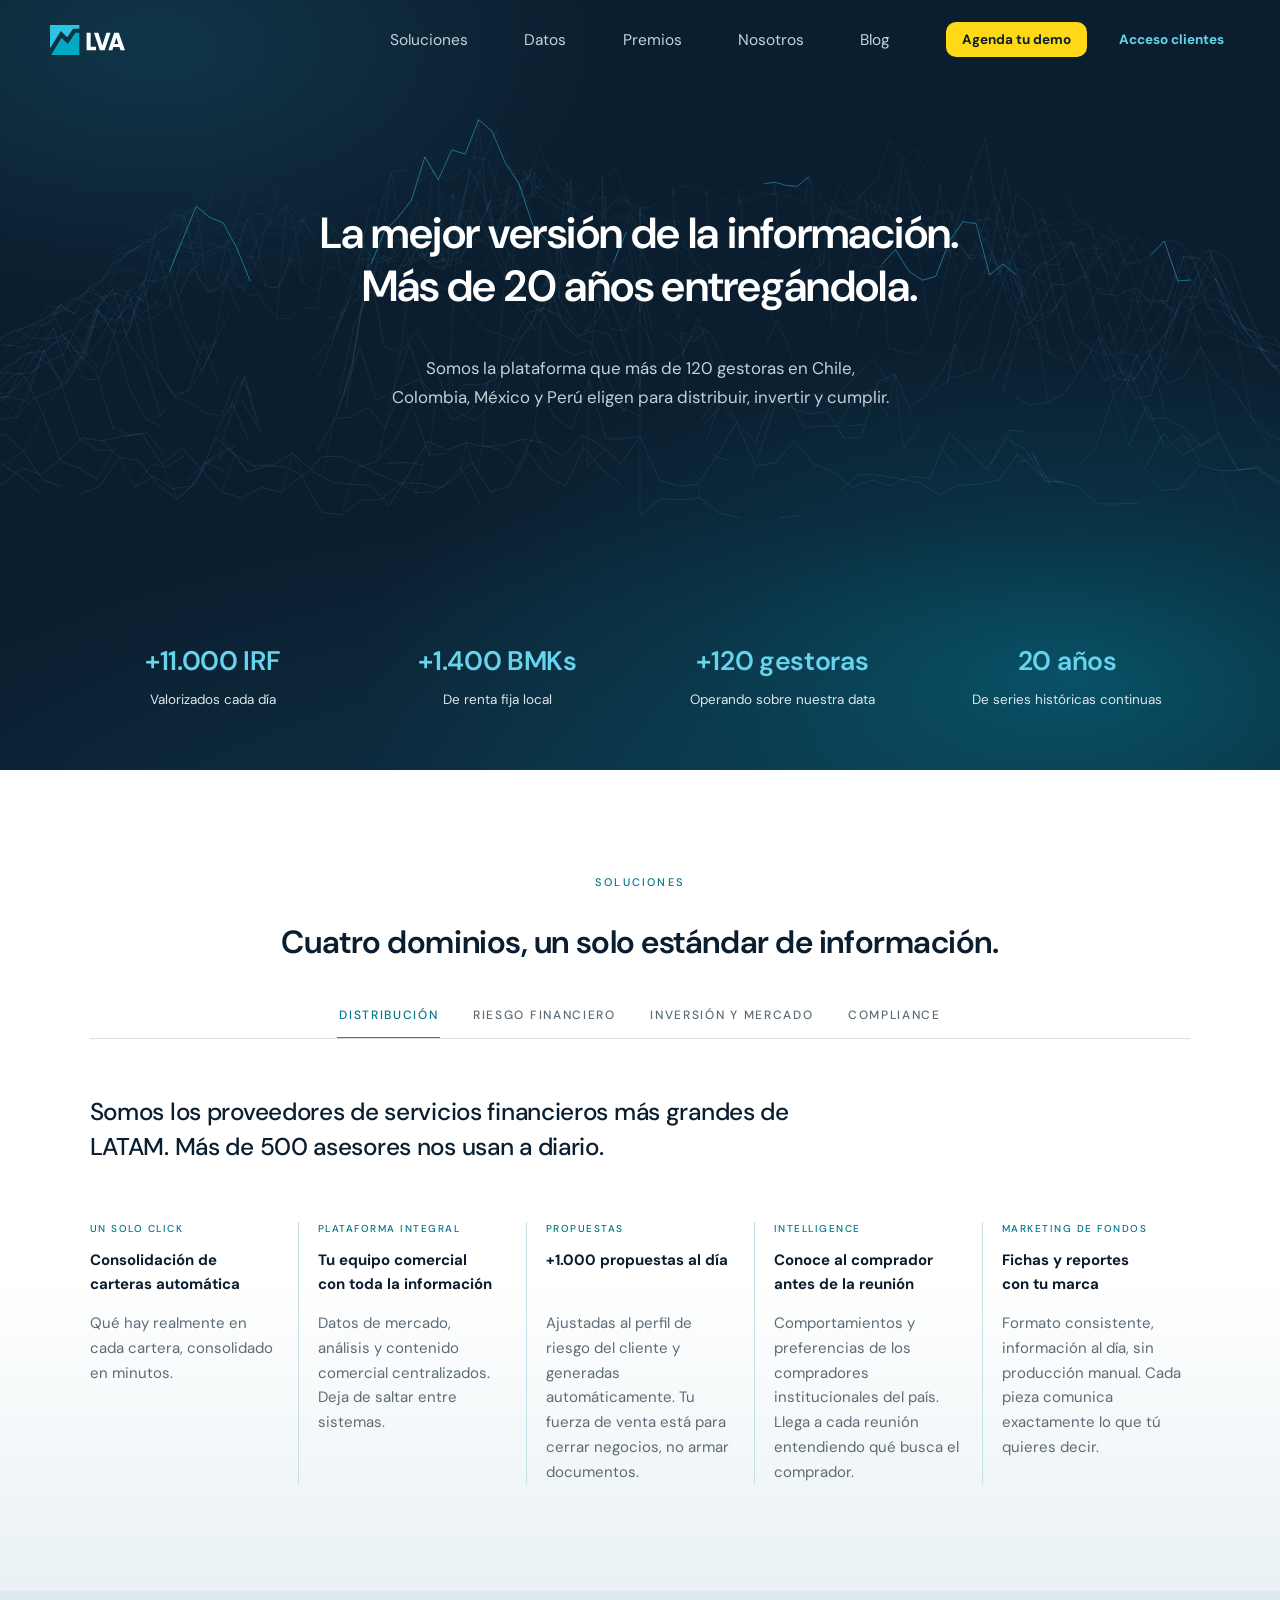
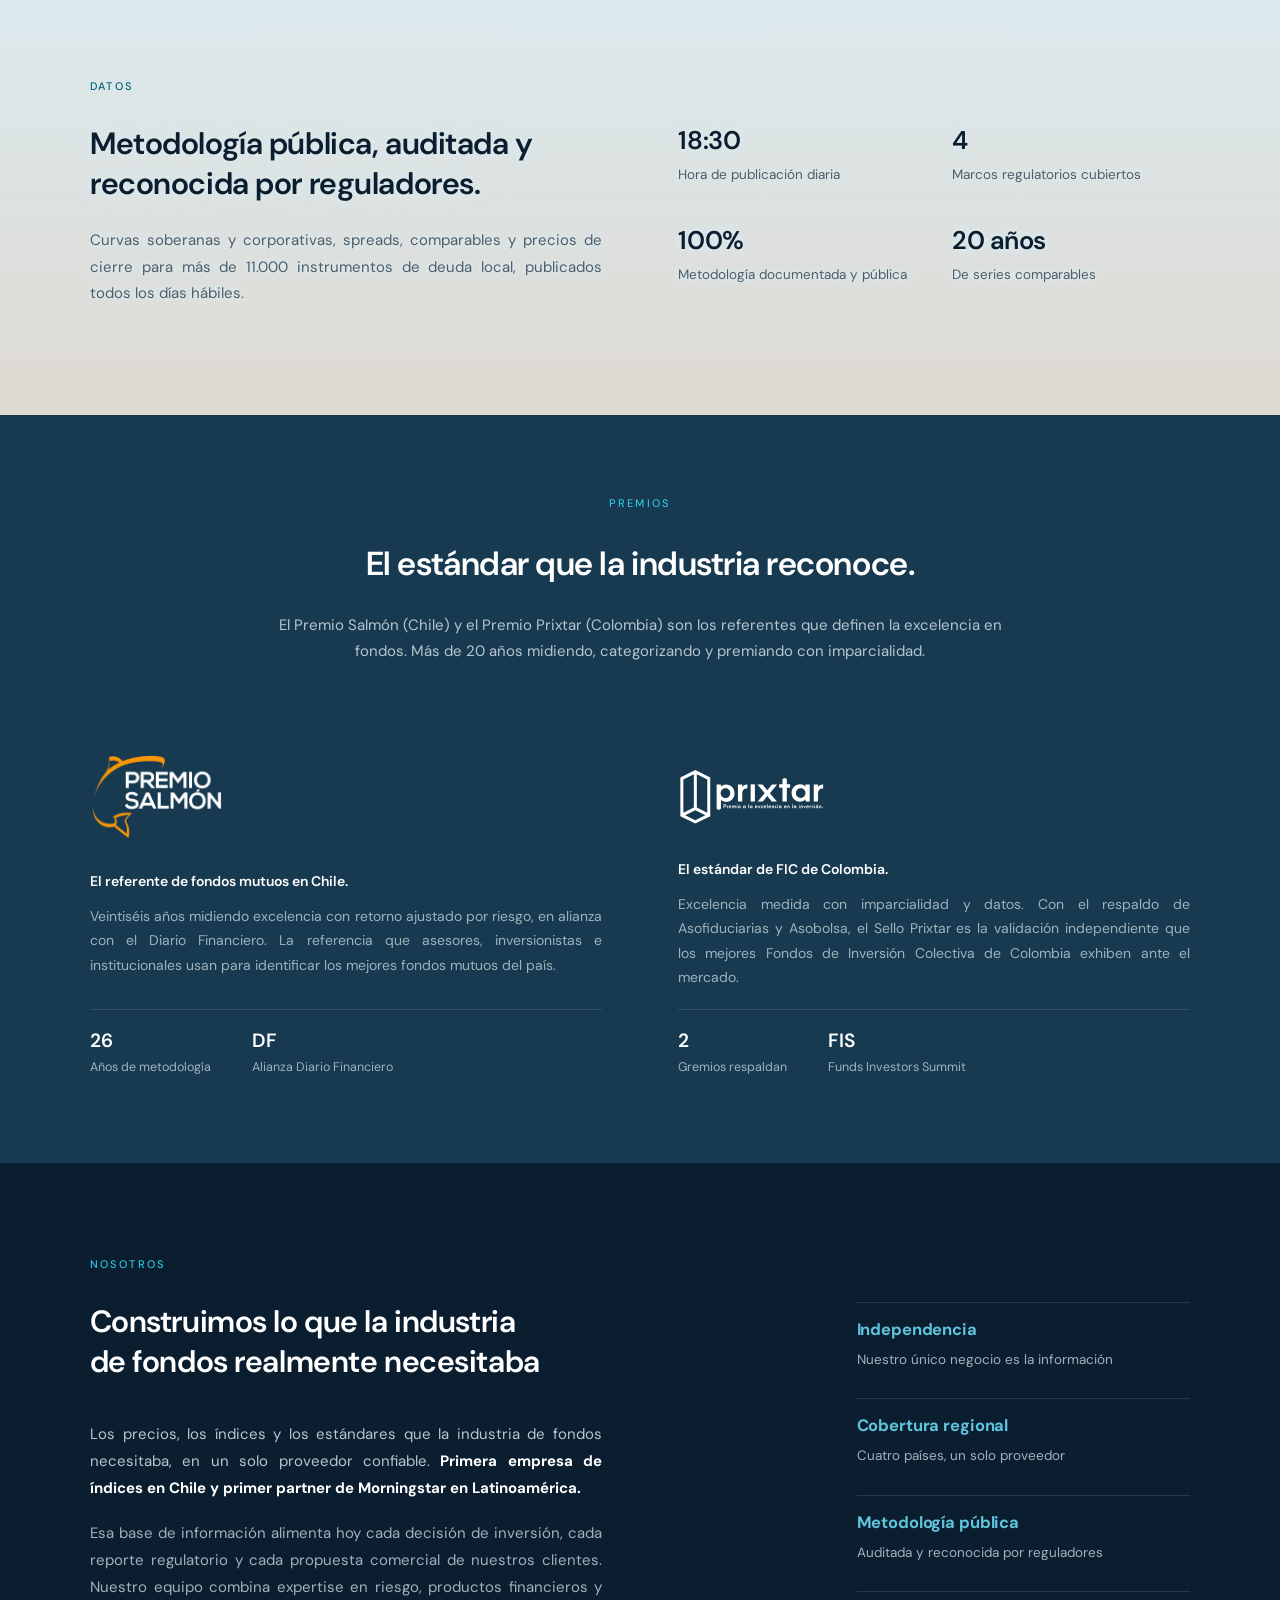
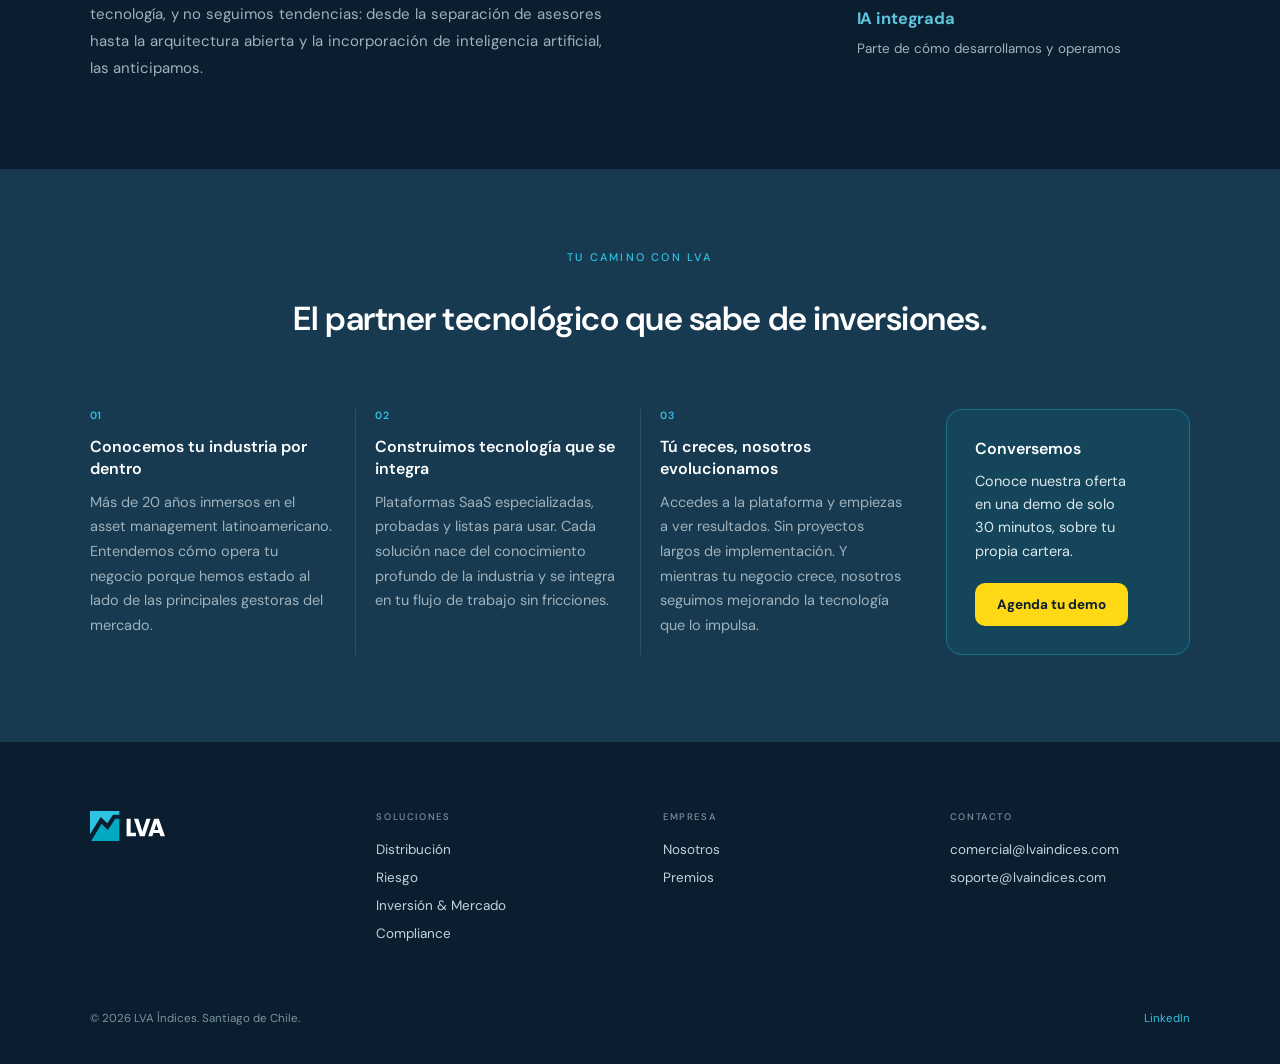
==== commit 51ffe3c2: "Retira los textos desde la hoja Funcionaba, pero metía un servicio externo en la vida del sitio: una" ====
--- a/index.html
+++ b/index.html
@@ -347,7 +347,6 @@
     </div>
 </footer>
 
-<script src="assets/brand/textos.js"></script>
 <script src="assets/brand/field.js"></script>
 </body>
 </html>
